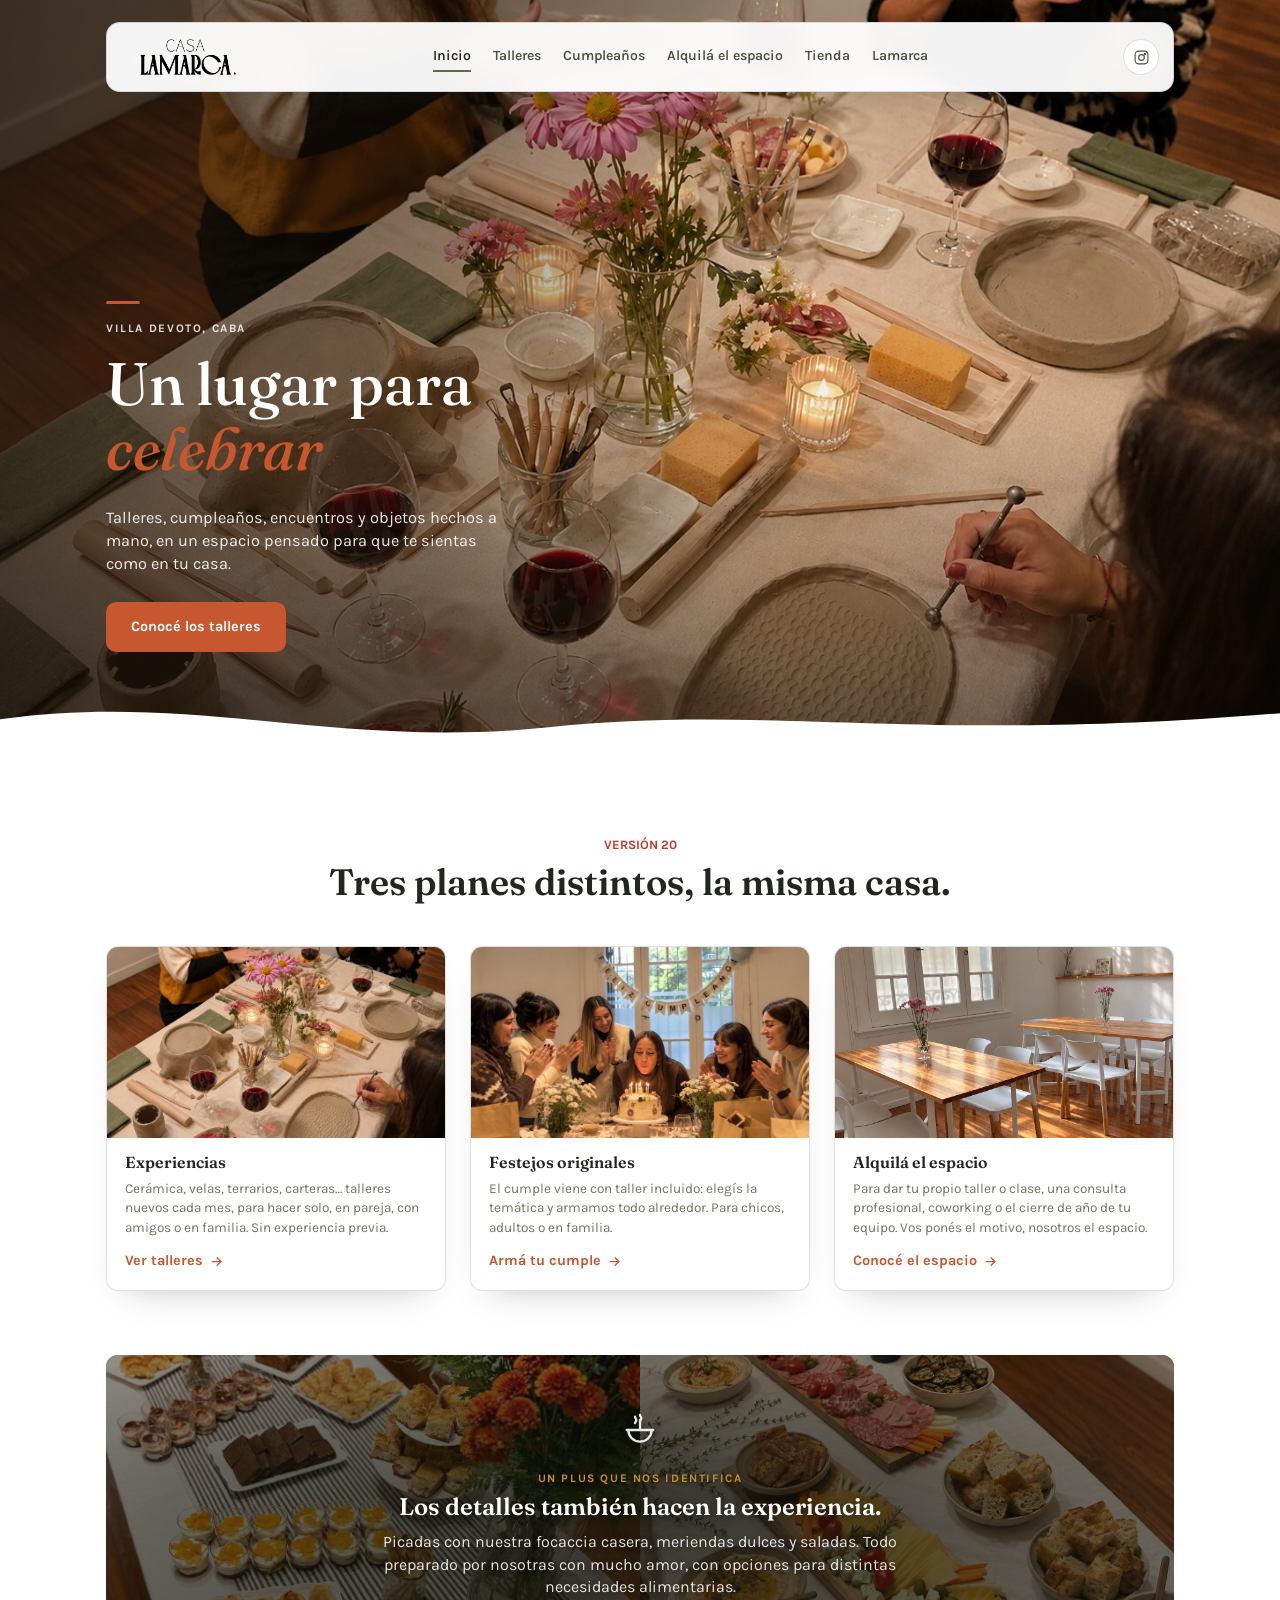
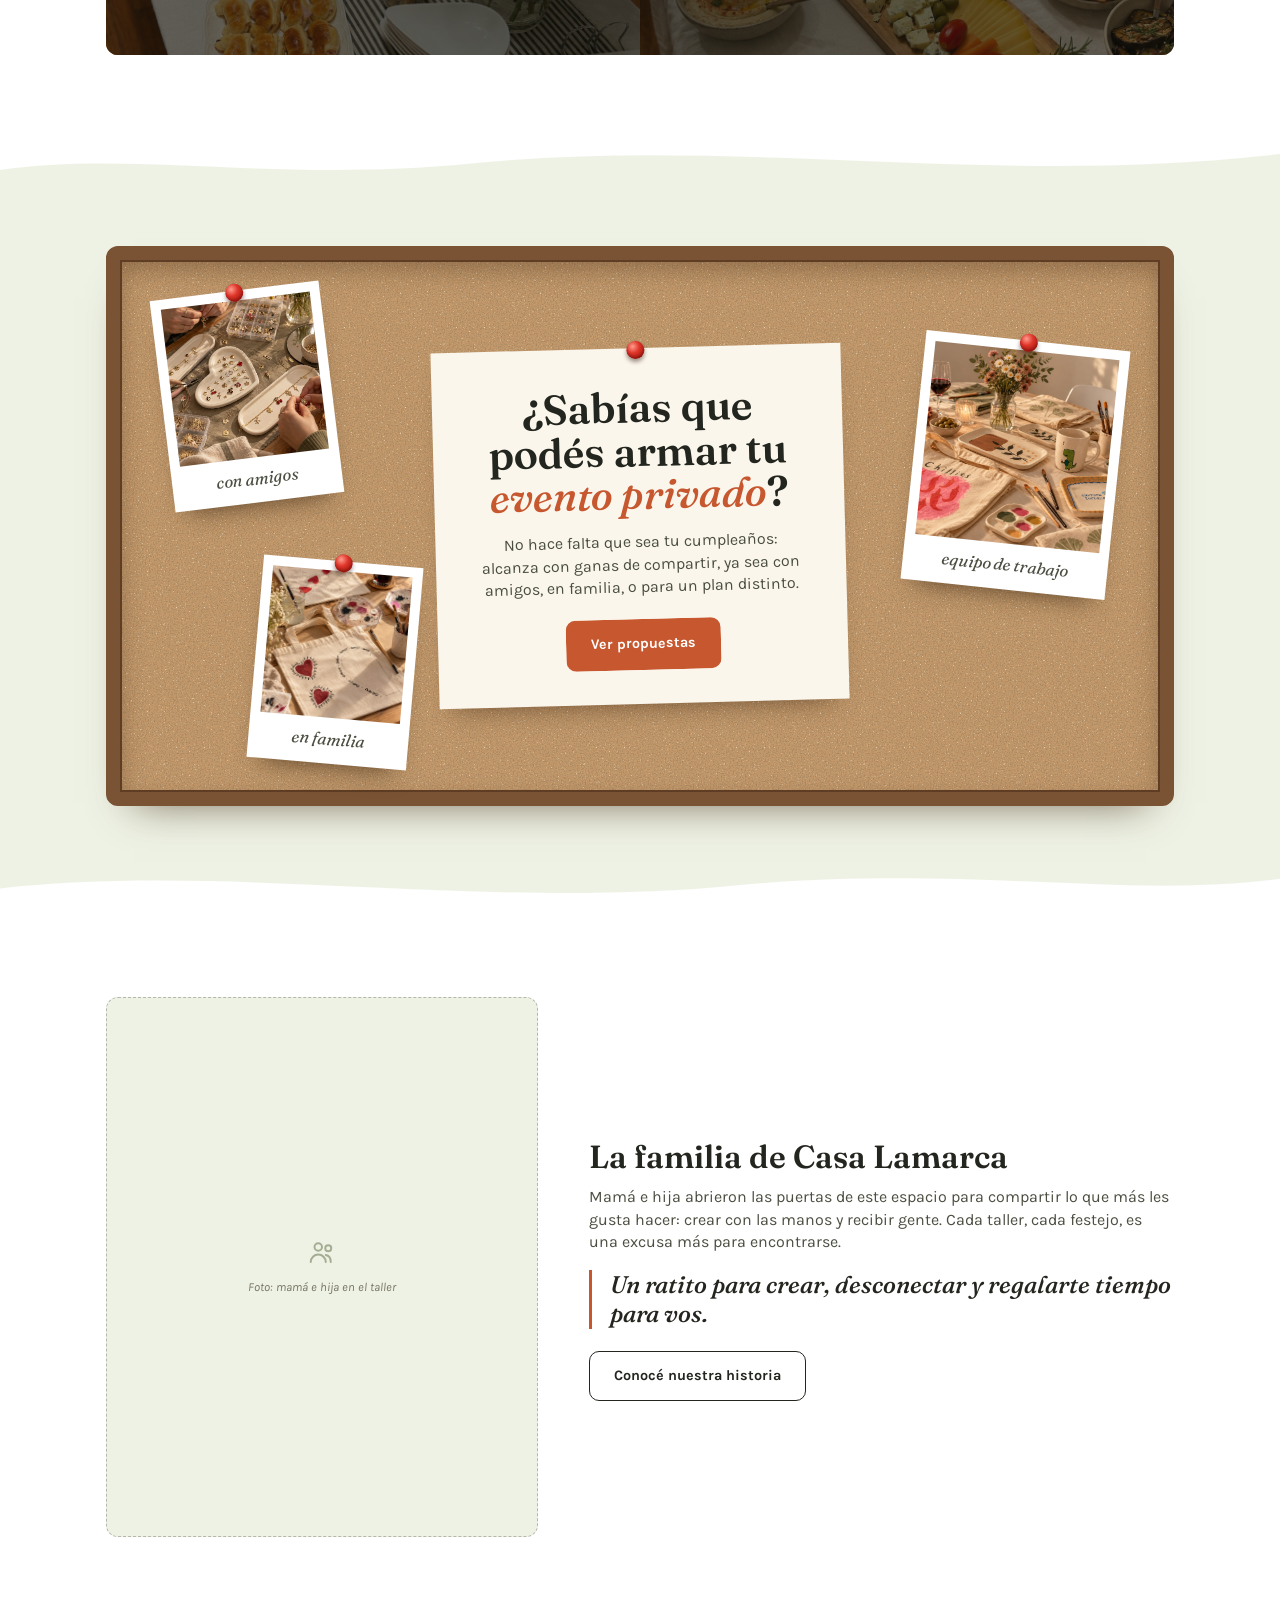
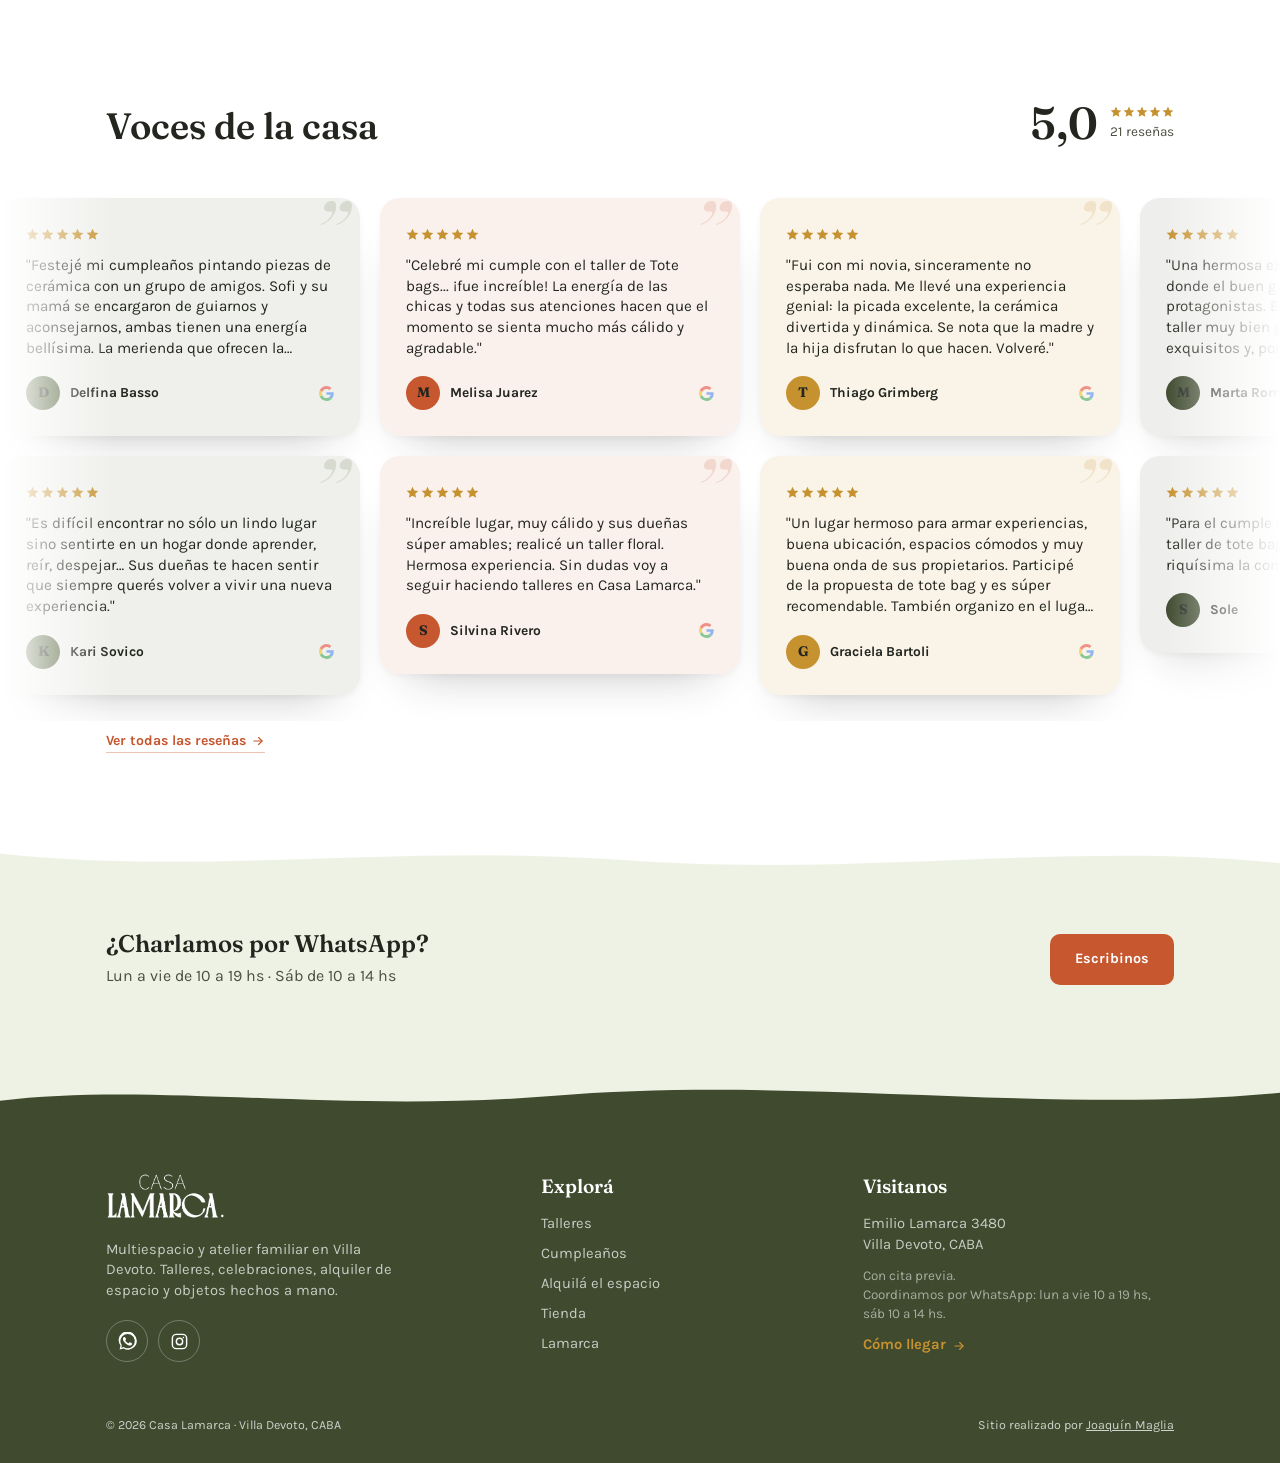
==== index.html @ 53250f50 "VERSIÓN 20: las animaciones de aparición arrancan apenas el elemento asoma" ====
<!doctype html>
<html lang="es">
<head>
<meta charset="UTF-8">
<title>Casa Lamarca</title>
<meta name="viewport" content="width=device-width, initial-scale=1">
<meta name="description" content="Casa Lamarca, multiespacio y atelier familiar en Villa Devoto: talleres, cumpleaños, alquiler de espacio y objetos hechos a mano.">
<link rel="preconnect" href="https://fonts.googleapis.com">
<link rel="preconnect" href="https://fonts.gstatic.com" crossorigin>
<link href="https://fonts.googleapis.com/css2?family=Fraunces:ital,opsz,wght@0,9..144,400;0,9..144,600;1,9..144,500&family=Karla:ital,wght@0,400;0,500;0,600;0,700;1,400&display=swap" rel="stylesheet">
<link rel="stylesheet" href="styles.css?v=20261116c">
</head>
<body>

<header class="site nav-float">
  <div class="wrap nav">
    <a href="index.html" class="wordmark"><img src="assets/logo.png" alt="Casa Lamarca" width="230" height="89"></a>
    <nav class="nav-links" id="navLinks">
      <a href="index.html" class="active">Inicio</a>
      <a href="talleres.html">Talleres</a>
      <a href="cumpleanos.html">Cumpleaños</a>
      <a href="espacio.html">Alquilá el espacio</a>
      <a href="tienda.html">Tienda</a>
      <a href="lamarca.html">Lamarca</a>
    </nav>
    <div class="nav-right">
      <a class="nav-ig" href="https://instagram.com/casalamarca_" target="_blank" rel="noopener" aria-label="Instagram de Casa Lamarca">
        <svg viewBox="0 0 24 24" fill="none" stroke-width="1.8"><rect x="3" y="3" width="18" height="18" rx="5"/><circle cx="12" cy="12" r="4"/><circle cx="17" cy="7" r="1"/></svg>
      </a>
    </div>
    <button class="nav-toggle" id="navToggle" aria-label="Abrir menú" aria-expanded="false"><span></span></button>
  </div>
</header>

<main>

  <section class="hero-wave">
    <div class="hero-wave-media">
      <img src="img/hero-home.jpg" alt="Manos trabajando cerámica en un taller de Casa Lamarca">
    </div>
    <div class="hero-wave-overlay"></div>

    <div class="hero-wave-content">
      <span class="accent"></span>
      <p class="eyebrow">Villa Devoto, CABA</p>
      <h1>
        <span>Un lugar para</span>
        <span class="rotate-line" id="heroRotate"></span>
      </h1>
      <p class="lede">Talleres, cumpleaños, encuentros y objetos hechos a mano<span class="m-ocultar">, en un espacio pensado para que te sientas como en tu casa</span>.</p>
      <div class="btns">
        <a class="btn btn-primary" href="talleres.html">Conocé los talleres</a>
      </div>
    </div>

    <svg class="hero-wave-edge" viewBox="0 0 1440 100" preserveAspectRatio="none" aria-hidden="true">
      <path d="M0,46 C 220,10 380,86 620,56 C 860,26 1040,78 1440,38 L1440,100 L0,100 Z"></path>
    </svg>
  </section>

  <section>
    <div class="wrap">
      <div class="section-head">
        <p id="versionPrueba" style="margin:0 0 8px; font-size:.8rem; font-weight:700; color:#C0392B;">VERSIÓN 20</p>
        <h2>Tres planes distintos, la misma casa.</h2>
      </div>
      <div class="grid grid-3 tres-planes">
        <a class="product reveal" style="--i:0; text-decoration:none; color:inherit;" href="talleres.html">
          <figure class="ph ph--16-9 ph--photo">
            <img src="img/tres-experiencia.jpg" alt="Taller en marcha en Casa Lamarca">
          </figure>
          <div class="product-body">
            <h3>Experiencias</h3>
            <p>Cerámica, velas, terrarios, carteras… talleres nuevos cada mes<span class="m-ocultar">, para hacer solo, en pareja, con amigos o en familia</span>. Sin experiencia previa.</p>
            <span class="plan-link">Ver talleres <svg viewBox="0 0 24 24" aria-hidden="true"><path d="M5 12h14"/><path d="M13 6l6 6-6 6"/></svg></span>
          </div>
          <span class="plan-chev" aria-hidden="true"><svg viewBox="0 0 24 24"><path d="M9 6l6 6-6 6"/></svg></span>
        </a>
        <a class="product reveal" style="--i:1; text-decoration:none; color:inherit;" href="cumpleanos.html">
          <figure class="ph ph--16-9 ph--photo">
            <img src="img/tres-festejos.jpg" alt="Mesa de cumpleaños temático en Casa Lamarca">
          </figure>
          <div class="product-body">
            <h3>Festejos originales</h3>
            <p>El cumple viene con taller incluido: elegís la temática y armamos todo alrededor.<span class="m-ocultar"> Para chicos, adultos o en familia.</span></p>
            <span class="plan-link">Armá tu cumple <svg viewBox="0 0 24 24" aria-hidden="true"><path d="M5 12h14"/><path d="M13 6l6 6-6 6"/></svg></span>
          </div>
          <span class="plan-chev" aria-hidden="true"><svg viewBox="0 0 24 24"><path d="M9 6l6 6-6 6"/></svg></span>
        </a>
        <a class="product reveal" style="--i:2; text-decoration:none; color:inherit;" href="espacio.html">
          <figure class="ph ph--16-9 ph--photo">
            <img src="img/primer-espacio.jpg" alt="El espacio de Casa Lamarca listo para alquilar">
          </figure>
          <div class="product-body">
            <h3>Alquilá el espacio</h3>
            <p><span class="m-ocultar">Para dar tu propio taller o clase, una consulta profesional, coworking o el cierre de año de tu equipo.</span><span class="m-solo">Para tu taller, una consulta o el cierre de año de tu equipo.</span><span class="m-ocultar"> Vos ponés el motivo, nosotros el espacio.</span></p>
            <span class="plan-link">Conocé el espacio <svg viewBox="0 0 24 24" aria-hidden="true"><path d="M5 12h14"/><path d="M13 6l6 6-6 6"/></svg></span>
          </div>
          <span class="plan-chev" aria-hidden="true"><svg viewBox="0 0 24 24"><path d="M9 6l6 6-6 6"/></svg></span>
        </a>
      </div>

      <div class="food-band reveal" style="margin-top:64px;">
        <div class="food-band-media">
          <div class="food-band-half"><img src="img/comida-merienda.jpg" alt="Merienda dulce y salada de un taller en Casa Lamarca"></div>
          <div class="food-band-half"><img src="img/comida-picada.jpg" alt="Picada con focaccia casera de Casa Lamarca"></div>
        </div>
        <div class="food-band-overlay"></div>
        <div class="food-band-content">
          <div class="food-band-icon">
            <svg viewBox="0 0 24 24" fill="none" stroke-width="1.4" stroke-linecap="round" stroke-linejoin="round"><path d="M4 12h16"/><path d="M5 12a7 7 0 0 0 14 0"/><path d="M12 12V6"/><path d="M9 4c0 1 .8 1 .8 2s-.8 1-.8 2"/><path d="M12 3c0 1 .8 1 .8 2s-.8 1-.8 2"/></svg>
          </div>
          <p class="eyebrow">Un plus que nos identifica</p>
          <h2>Los detalles también hacen la experiencia.</h2>
          <p>Picadas con nuestra focaccia casera, meriendas dulces y saladas. Todo preparado por nosotras<span class="m-ocultar"> con mucho amor</span>, con opciones para distintas necesidades alimentarias.</p>
        </div>
      </div>
    </div>
  </section>

  <!-- Zona verde con bordes ondulados arriba y abajo: corta la columna
       recta de la página (antes todo eran rectángulos del mismo ancho). -->
  <section class="zona-ola">
    <svg class="ola ola--top" viewBox="0 0 1440 80" preserveAspectRatio="none" aria-hidden="true"><path d="M0,0 L1440,0 L1440,30 C1110,72 830,8 530,42 C310,66 150,26 0,50 Z"/></svg>
    <div class="wrap">
      <!-- Llamado a eventos privados: pizarra de corcho. Cuando entra en
           pantalla (clase .reveal + script.js), primero se clava la nota
           con el texto y después van cayendo las fotos, cada una con su
           chinche roja. -->
      <div class="reveal corcho">
        <figure class="polaroid polaroid--1" style="--i:1; --r:-7deg;">
          <span class="pin" aria-hidden="true"></span>
          <img src="img/mazo-charms.jpg" alt="Amigas armando collares en el taller de charms" loading="lazy">
          <figcaption>con amigos</figcaption>
        </figure>
        <figure class="polaroid polaroid--2" style="--i:2; --r:5deg;">
          <span class="pin" aria-hidden="true"></span>
          <img src="img/mazo-totebags.jpg" alt="Tote bags pintadas a mano" loading="lazy">
          <figcaption>en familia</figcaption>
        </figure>
        <figure class="polaroid polaroid--3" style="--i:3; --r:6deg;">
          <span class="pin" aria-hidden="true"></span>
          <img src="img/mazo-arte.jpg" alt="Mesa con vino, picada y piezas para pintar" loading="lazy">
          <figcaption>equipo de trabajo</figcaption>
        </figure>
        <div class="corcho-nota" style="--i:0; --r:-1.5deg;">
          <span class="pin" aria-hidden="true"></span>
          <p class="evento-fotos-title">¿Sabías que podés armar tu <em>evento privado</em>?</p>
          <p class="evento-fotos-desc">No hace falta que sea tu cumpleaños: alcanza con ganas de compartir<span class="m-ocultar">, ya sea con amigos, en familia, o para un plan distinto</span>.</p>
          <a class="btn btn-primary" href="talleres.html#losTalleresQueHacemos">Ver propuestas</a>
        </div>
      </div>
    </div>
    <svg class="ola ola--bottom" viewBox="0 0 1440 80" preserveAspectRatio="none" aria-hidden="true"><path d="M0,80 L0,38 C260,6 540,66 830,34 C1090,8 1270,52 1440,26 L1440,80 Z"/></svg>
  </section>

  <section class="band">
    <div class="wrap about-grid reveal">
      <!-- Foto que se da vuelta: al pasar el mouse (o tocarla en el celu)
           gira y aparece "el jefe". Cuando tengan las fotos, en cada cara se
           cambia el placeholder por la foto: agregarle la clase ph--photo a
           la <figure> y poner adentro el <img> que está comentado. -->
      <div class="flip" tabindex="0" role="button" aria-pressed="false" aria-label="Dar vuelta la foto">
        <div class="flip-inner">
          <figure class="flip-cara ph ph--portrait">
            <!-- <img src="img/mama-hija.jpg" alt="Mar y Sofi, mamá e hija, en el taller"> -->
            <svg class="icon" viewBox="0 0 24 24"><circle cx="9" cy="8" r="3"/><circle cx="17" cy="9" r="2.4"/><path d="M3 20c0-3.3 2.7-6 6-6s6 2.7 6 6"/><path d="M15 14.4c2.5.4 4 2.4 4 5.6"/></svg>
            <figcaption><span>Foto: mamá e hija en el taller</span></figcaption>
          </figure>
          <figure class="flip-cara flip-dorso ph ph--portrait ph--photo">
            <img src="img/el-jefe.jpg" alt="El jefe de la casa, en pañales" loading="lazy" width="900" height="1200">
            <figcaption class="flip-etiqueta">Nuestro jefe en pañales</figcaption>
          </figure>
        </div>
      </div>
      <div>
        <h2 style="font-size:clamp(1.5rem, 1.2rem + 1vw, 2.1rem); margin-top:6px;">La familia de Casa Lamarca</h2>
        <p class="measure" style="margin-top:12px; color:var(--ink-soft);">Mamá e hija abrieron las puertas de este espacio para compartir lo que más les gusta hacer: crear con las manos y recibir gente.<span class="m-ocultar"> Cada taller, cada festejo, es una excusa más para encontrarse.</span></p>
        <blockquote class="pull">Un ratito para crear, desconectar y regalarte tiempo para vos.</blockquote>
        <div class="btns"><a class="btn btn-ghost" href="lamarca.html">Conocé nuestra historia</a></div>
      </div>
    </div>
  </section>

  <section>
    <div class="wrap">
      <div class="section-head voces-head">
        <h2>Voces de la casa</h2>
        <!-- el puntaje al lado del título -->
        <p class="voces-nota"><b>5,0</b><span><span class="voces-stars-sm"><svg viewBox="0 0 20 20"><path d="M10 1l2.6 5.9 6.4.6-4.8 4.3 1.4 6.3L10 14.9 4.4 18.1l1.4-6.3L1 7.4l6.4-.6z"/></svg><svg viewBox="0 0 20 20"><path d="M10 1l2.6 5.9 6.4.6-4.8 4.3 1.4 6.3L10 14.9 4.4 18.1l1.4-6.3L1 7.4l6.4-.6z"/></svg><svg viewBox="0 0 20 20"><path d="M10 1l2.6 5.9 6.4.6-4.8 4.3 1.4 6.3L10 14.9 4.4 18.1l1.4-6.3L1 7.4l6.4-.6z"/></svg><svg viewBox="0 0 20 20"><path d="M10 1l2.6 5.9 6.4.6-4.8 4.3 1.4 6.3L10 14.9 4.4 18.1l1.4-6.3L1 7.4l6.4-.6z"/></svg><svg viewBox="0 0 20 20"><path d="M10 1l2.6 5.9 6.4.6-4.8 4.3 1.4 6.3L10 14.9 4.4 18.1l1.4-6.3L1 7.4l6.4-.6z"/></svg></span>21 reseñas</span></p>
      </div>
      <!-- Reseñas reales de Google (todas de 5 estrellas), elegidas a mano.
           En PC se ven las primeras 4; en el celu, la cinta: arriba las 1-4
           y abajo las 5-8. Para cambiar una: reemplazar texto, nombre e inicial. -->
      <!-- Las reseñas: este bloque NO se muestra; script.js copia las
           tarjetas a "la cinta" (dos filas que corren solas). Para cambiar
           una reseña, se edita acá. -->
      <div class="voces-grid" hidden>
        <div class="voces-card reveal" style="--i:0; background: color-mix(in srgb, var(--sage) 10%, white);">
          <span class="voces-quote" style="color:var(--sage);">&rdquo;</span>
          <div class="voces-stars">
            <svg viewBox="0 0 20 20"><path d="M10 1l2.6 5.9 6.4.6-4.8 4.3 1.4 6.3L10 14.9 4.4 18.1l1.4-6.3L1 7.4l6.4-.6z"/></svg>
            <svg viewBox="0 0 20 20"><path d="M10 1l2.6 5.9 6.4.6-4.8 4.3 1.4 6.3L10 14.9 4.4 18.1l1.4-6.3L1 7.4l6.4-.6z"/></svg>
            <svg viewBox="0 0 20 20"><path d="M10 1l2.6 5.9 6.4.6-4.8 4.3 1.4 6.3L10 14.9 4.4 18.1l1.4-6.3L1 7.4l6.4-.6z"/></svg>
            <svg viewBox="0 0 20 20"><path d="M10 1l2.6 5.9 6.4.6-4.8 4.3 1.4 6.3L10 14.9 4.4 18.1l1.4-6.3L1 7.4l6.4-.6z"/></svg>
            <svg viewBox="0 0 20 20"><path d="M10 1l2.6 5.9 6.4.6-4.8 4.3 1.4 6.3L10 14.9 4.4 18.1l1.4-6.3L1 7.4l6.4-.6z"/></svg>
          </div>
          <p class="voces-txt">"Festejé mi cumpleaños pintando piezas de cerámica con un grupo de amigos. Sofi y su mamá se encargaron de guiarnos y aconsejarnos, ambas tienen una energía bellísima. La merienda que ofrecen la presentan muy linda y estaba todo riquísimo."</p>
          <div class="voces-foot">
            <div class="voces-who"><span class="voces-avatar" style="background:var(--sage);">D</span><span>Delfina Basso</span></div>
            <svg class="voces-gicon" viewBox="0 0 24 24"><path fill="#4285F4" d="M23.52 12.27c0-.85-.07-1.47-.22-2.12H12v3.85h6.6c-.13 1.1-.86 2.76-2.47 3.87l-.02.15 3.59 2.78.25.02c2.28-2.1 3.57-5.2 3.57-8.55z"/><path fill="#34A853" d="M12 24c3.24 0 5.95-1.07 7.93-2.91l-3.78-2.93c-1.01.7-2.37 1.19-4.15 1.19-3.18 0-5.88-2.1-6.84-5.02l-.14.01-3.73 2.89-.05.13C3.24 21.3 7.3 24 12 24z"/><path fill="#FBBC05" d="M5.16 14.33a7.2 7.2 0 01-.39-2.33c0-.81.14-1.6.38-2.33l-.01-.16-3.78-2.94-.12.06A11.98 11.98 0 000 12c0 1.93.47 3.76 1.24 5.37z"/><path fill="#EA4335" d="M12 4.75c2.26 0 3.78.98 4.65 1.8l3.4-3.32C17.94 1.19 15.24 0 12 0 7.3 0 3.24 2.7 1.24 6.63l3.9 3.04C6.12 6.85 8.82 4.75 12 4.75z"/></svg>
          </div>
        </div>
        <div class="voces-card reveal" style="--i:1; background: color-mix(in srgb, var(--coral) 9%, white);">
          <span class="voces-quote" style="color:var(--coral);">&rdquo;</span>
          <div class="voces-stars">
            <svg viewBox="0 0 20 20"><path d="M10 1l2.6 5.9 6.4.6-4.8 4.3 1.4 6.3L10 14.9 4.4 18.1l1.4-6.3L1 7.4l6.4-.6z"/></svg>
            <svg viewBox="0 0 20 20"><path d="M10 1l2.6 5.9 6.4.6-4.8 4.3 1.4 6.3L10 14.9 4.4 18.1l1.4-6.3L1 7.4l6.4-.6z"/></svg>
            <svg viewBox="0 0 20 20"><path d="M10 1l2.6 5.9 6.4.6-4.8 4.3 1.4 6.3L10 14.9 4.4 18.1l1.4-6.3L1 7.4l6.4-.6z"/></svg>
            <svg viewBox="0 0 20 20"><path d="M10 1l2.6 5.9 6.4.6-4.8 4.3 1.4 6.3L10 14.9 4.4 18.1l1.4-6.3L1 7.4l6.4-.6z"/></svg>
            <svg viewBox="0 0 20 20"><path d="M10 1l2.6 5.9 6.4.6-4.8 4.3 1.4 6.3L10 14.9 4.4 18.1l1.4-6.3L1 7.4l6.4-.6z"/></svg>
          </div>
          <p class="voces-txt">"Celebré mi cumple con el taller de Tote bags... ¡fue increíble! La energía de las chicas y todas sus atenciones hacen que el momento se sienta mucho más cálido y agradable."</p>
          <div class="voces-foot">
            <div class="voces-who"><span class="voces-avatar" style="background:var(--coral);">M</span><span>Melisa Juarez</span></div>
            <svg class="voces-gicon" viewBox="0 0 24 24"><path fill="#4285F4" d="M23.52 12.27c0-.85-.07-1.47-.22-2.12H12v3.85h6.6c-.13 1.1-.86 2.76-2.47 3.87l-.02.15 3.59 2.78.25.02c2.28-2.1 3.57-5.2 3.57-8.55z"/><path fill="#34A853" d="M12 24c3.24 0 5.95-1.07 7.93-2.91l-3.78-2.93c-1.01.7-2.37 1.19-4.15 1.19-3.18 0-5.88-2.1-6.84-5.02l-.14.01-3.73 2.89-.05.13C3.24 21.3 7.3 24 12 24z"/><path fill="#FBBC05" d="M5.16 14.33a7.2 7.2 0 01-.39-2.33c0-.81.14-1.6.38-2.33l-.01-.16-3.78-2.94-.12.06A11.98 11.98 0 000 12c0 1.93.47 3.76 1.24 5.37z"/><path fill="#EA4335" d="M12 4.75c2.26 0 3.78.98 4.65 1.8l3.4-3.32C17.94 1.19 15.24 0 12 0 7.3 0 3.24 2.7 1.24 6.63l3.9 3.04C6.12 6.85 8.82 4.75 12 4.75z"/></svg>
          </div>
        </div>
        <div class="voces-card reveal" style="--i:2; background: color-mix(in srgb, var(--ochre) 11%, white);">
          <span class="voces-quote" style="color:var(--ochre);">&rdquo;</span>
          <div class="voces-stars">
            <svg viewBox="0 0 20 20"><path d="M10 1l2.6 5.9 6.4.6-4.8 4.3 1.4 6.3L10 14.9 4.4 18.1l1.4-6.3L1 7.4l6.4-.6z"/></svg>
            <svg viewBox="0 0 20 20"><path d="M10 1l2.6 5.9 6.4.6-4.8 4.3 1.4 6.3L10 14.9 4.4 18.1l1.4-6.3L1 7.4l6.4-.6z"/></svg>
            <svg viewBox="0 0 20 20"><path d="M10 1l2.6 5.9 6.4.6-4.8 4.3 1.4 6.3L10 14.9 4.4 18.1l1.4-6.3L1 7.4l6.4-.6z"/></svg>
            <svg viewBox="0 0 20 20"><path d="M10 1l2.6 5.9 6.4.6-4.8 4.3 1.4 6.3L10 14.9 4.4 18.1l1.4-6.3L1 7.4l6.4-.6z"/></svg>
            <svg viewBox="0 0 20 20"><path d="M10 1l2.6 5.9 6.4.6-4.8 4.3 1.4 6.3L10 14.9 4.4 18.1l1.4-6.3L1 7.4l6.4-.6z"/></svg>
          </div>
          <p class="voces-txt">"Fui con mi novia, sinceramente no esperaba nada. Me llevé una experiencia genial: la picada excelente, la cerámica divertida y dinámica. Se nota que la madre y la hija disfrutan lo que hacen. Volveré."</p>
          <div class="voces-foot">
            <div class="voces-who"><span class="voces-avatar" style="background:var(--ochre);">T</span><span>Thiago Grimberg</span></div>
            <svg class="voces-gicon" viewBox="0 0 24 24"><path fill="#4285F4" d="M23.52 12.27c0-.85-.07-1.47-.22-2.12H12v3.85h6.6c-.13 1.1-.86 2.76-2.47 3.87l-.02.15 3.59 2.78.25.02c2.28-2.1 3.57-5.2 3.57-8.55z"/><path fill="#34A853" d="M12 24c3.24 0 5.95-1.07 7.93-2.91l-3.78-2.93c-1.01.7-2.37 1.19-4.15 1.19-3.18 0-5.88-2.1-6.84-5.02l-.14.01-3.73 2.89-.05.13C3.24 21.3 7.3 24 12 24z"/><path fill="#FBBC05" d="M5.16 14.33a7.2 7.2 0 01-.39-2.33c0-.81.14-1.6.38-2.33l-.01-.16-3.78-2.94-.12.06A11.98 11.98 0 000 12c0 1.93.47 3.76 1.24 5.37z"/><path fill="#EA4335" d="M12 4.75c2.26 0 3.78.98 4.65 1.8l3.4-3.32C17.94 1.19 15.24 0 12 0 7.3 0 3.24 2.7 1.24 6.63l3.9 3.04C6.12 6.85 8.82 4.75 12 4.75z"/></svg>
          </div>
        </div>
        <div class="voces-card reveal" style="--i:3; background: color-mix(in srgb, var(--sage-deep) 9%, white);">
          <span class="voces-quote" style="color:var(--sage-deep);">&rdquo;</span>
          <div class="voces-stars">
            <svg viewBox="0 0 20 20"><path d="M10 1l2.6 5.9 6.4.6-4.8 4.3 1.4 6.3L10 14.9 4.4 18.1l1.4-6.3L1 7.4l6.4-.6z"/></svg>
            <svg viewBox="0 0 20 20"><path d="M10 1l2.6 5.9 6.4.6-4.8 4.3 1.4 6.3L10 14.9 4.4 18.1l1.4-6.3L1 7.4l6.4-.6z"/></svg>
            <svg viewBox="0 0 20 20"><path d="M10 1l2.6 5.9 6.4.6-4.8 4.3 1.4 6.3L10 14.9 4.4 18.1l1.4-6.3L1 7.4l6.4-.6z"/></svg>
            <svg viewBox="0 0 20 20"><path d="M10 1l2.6 5.9 6.4.6-4.8 4.3 1.4 6.3L10 14.9 4.4 18.1l1.4-6.3L1 7.4l6.4-.6z"/></svg>
            <svg viewBox="0 0 20 20"><path d="M10 1l2.6 5.9 6.4.6-4.8 4.3 1.4 6.3L10 14.9 4.4 18.1l1.4-6.3L1 7.4l6.4-.6z"/></svg>
          </div>
          <p class="voces-txt">"Una hermosa experiencia, en un espacio donde el buen gusto y la delicadeza son protagonistas. El cuidado de cada detalle, el taller muy bien guiado, la picada y el vino exquisitos y, por sobre todo, la amorosidad de las anfitrionas."</p>
          <div class="voces-foot">
            <div class="voces-who"><span class="voces-avatar" style="background:var(--sage-deep);">M</span><span>Marta Romano</span></div>
            <svg class="voces-gicon" viewBox="0 0 24 24"><path fill="#4285F4" d="M23.52 12.27c0-.85-.07-1.47-.22-2.12H12v3.85h6.6c-.13 1.1-.86 2.76-2.47 3.87l-.02.15 3.59 2.78.25.02c2.28-2.1 3.57-5.2 3.57-8.55z"/><path fill="#34A853" d="M12 24c3.24 0 5.95-1.07 7.93-2.91l-3.78-2.93c-1.01.7-2.37 1.19-4.15 1.19-3.18 0-5.88-2.1-6.84-5.02l-.14.01-3.73 2.89-.05.13C3.24 21.3 7.3 24 12 24z"/><path fill="#FBBC05" d="M5.16 14.33a7.2 7.2 0 01-.39-2.33c0-.81.14-1.6.38-2.33l-.01-.16-3.78-2.94-.12.06A11.98 11.98 0 000 12c0 1.93.47 3.76 1.24 5.37z"/><path fill="#EA4335" d="M12 4.75c2.26 0 3.78.98 4.65 1.8l3.4-3.32C17.94 1.19 15.24 0 12 0 7.3 0 3.24 2.7 1.24 6.63l3.9 3.04C6.12 6.85 8.82 4.75 12 4.75z"/></svg>
          </div>
        </div>
        <div class="voces-card reveal" style="--i:0; background: color-mix(in srgb, var(--sage) 10%, white);">
          <span class="voces-quote" style="color:var(--sage);">&rdquo;</span>
          <div class="voces-stars">
            <svg viewBox="0 0 20 20"><path d="M10 1l2.6 5.9 6.4.6-4.8 4.3 1.4 6.3L10 14.9 4.4 18.1l1.4-6.3L1 7.4l6.4-.6z"/></svg>
            <svg viewBox="0 0 20 20"><path d="M10 1l2.6 5.9 6.4.6-4.8 4.3 1.4 6.3L10 14.9 4.4 18.1l1.4-6.3L1 7.4l6.4-.6z"/></svg>
            <svg viewBox="0 0 20 20"><path d="M10 1l2.6 5.9 6.4.6-4.8 4.3 1.4 6.3L10 14.9 4.4 18.1l1.4-6.3L1 7.4l6.4-.6z"/></svg>
            <svg viewBox="0 0 20 20"><path d="M10 1l2.6 5.9 6.4.6-4.8 4.3 1.4 6.3L10 14.9 4.4 18.1l1.4-6.3L1 7.4l6.4-.6z"/></svg>
            <svg viewBox="0 0 20 20"><path d="M10 1l2.6 5.9 6.4.6-4.8 4.3 1.4 6.3L10 14.9 4.4 18.1l1.4-6.3L1 7.4l6.4-.6z"/></svg>
          </div>
          <p class="voces-txt">"Es difícil encontrar no sólo un lindo lugar sino sentirte en un hogar donde aprender, reír, despejar… Sus dueñas te hacen sentir que siempre querés volver a vivir una nueva experiencia."</p>
          <div class="voces-foot">
            <div class="voces-who"><span class="voces-avatar" style="background:var(--sage);">K</span><span>Kari Sovico</span></div>
            <svg class="voces-gicon" viewBox="0 0 24 24"><path fill="#4285F4" d="M23.52 12.27c0-.85-.07-1.47-.22-2.12H12v3.85h6.6c-.13 1.1-.86 2.76-2.47 3.87l-.02.15 3.59 2.78.25.02c2.28-2.1 3.57-5.2 3.57-8.55z"/><path fill="#34A853" d="M12 24c3.24 0 5.95-1.07 7.93-2.91l-3.78-2.93c-1.01.7-2.37 1.19-4.15 1.19-3.18 0-5.88-2.1-6.84-5.02l-.14.01-3.73 2.89-.05.13C3.24 21.3 7.3 24 12 24z"/><path fill="#FBBC05" d="M5.16 14.33a7.2 7.2 0 01-.39-2.33c0-.81.14-1.6.38-2.33l-.01-.16-3.78-2.94-.12.06A11.98 11.98 0 000 12c0 1.93.47 3.76 1.24 5.37z"/><path fill="#EA4335" d="M12 4.75c2.26 0 3.78.98 4.65 1.8l3.4-3.32C17.94 1.19 15.24 0 12 0 7.3 0 3.24 2.7 1.24 6.63l3.9 3.04C6.12 6.85 8.82 4.75 12 4.75z"/></svg>
          </div>
        </div>
        <div class="voces-card reveal" style="--i:1; background: color-mix(in srgb, var(--coral) 9%, white);">
          <span class="voces-quote" style="color:var(--coral);">&rdquo;</span>
          <div class="voces-stars">
            <svg viewBox="0 0 20 20"><path d="M10 1l2.6 5.9 6.4.6-4.8 4.3 1.4 6.3L10 14.9 4.4 18.1l1.4-6.3L1 7.4l6.4-.6z"/></svg>
            <svg viewBox="0 0 20 20"><path d="M10 1l2.6 5.9 6.4.6-4.8 4.3 1.4 6.3L10 14.9 4.4 18.1l1.4-6.3L1 7.4l6.4-.6z"/></svg>
            <svg viewBox="0 0 20 20"><path d="M10 1l2.6 5.9 6.4.6-4.8 4.3 1.4 6.3L10 14.9 4.4 18.1l1.4-6.3L1 7.4l6.4-.6z"/></svg>
            <svg viewBox="0 0 20 20"><path d="M10 1l2.6 5.9 6.4.6-4.8 4.3 1.4 6.3L10 14.9 4.4 18.1l1.4-6.3L1 7.4l6.4-.6z"/></svg>
            <svg viewBox="0 0 20 20"><path d="M10 1l2.6 5.9 6.4.6-4.8 4.3 1.4 6.3L10 14.9 4.4 18.1l1.4-6.3L1 7.4l6.4-.6z"/></svg>
          </div>
          <p class="voces-txt">"Increíble lugar, muy cálido y sus dueñas súper amables; realicé un taller floral. Hermosa experiencia. Sin dudas voy a seguir haciendo talleres en Casa Lamarca."</p>
          <div class="voces-foot">
            <div class="voces-who"><span class="voces-avatar" style="background:var(--coral);">S</span><span>Silvina Rivero</span></div>
            <svg class="voces-gicon" viewBox="0 0 24 24"><path fill="#4285F4" d="M23.52 12.27c0-.85-.07-1.47-.22-2.12H12v3.85h6.6c-.13 1.1-.86 2.76-2.47 3.87l-.02.15 3.59 2.78.25.02c2.28-2.1 3.57-5.2 3.57-8.55z"/><path fill="#34A853" d="M12 24c3.24 0 5.95-1.07 7.93-2.91l-3.78-2.93c-1.01.7-2.37 1.19-4.15 1.19-3.18 0-5.88-2.1-6.84-5.02l-.14.01-3.73 2.89-.05.13C3.24 21.3 7.3 24 12 24z"/><path fill="#FBBC05" d="M5.16 14.33a7.2 7.2 0 01-.39-2.33c0-.81.14-1.6.38-2.33l-.01-.16-3.78-2.94-.12.06A11.98 11.98 0 000 12c0 1.93.47 3.76 1.24 5.37z"/><path fill="#EA4335" d="M12 4.75c2.26 0 3.78.98 4.65 1.8l3.4-3.32C17.94 1.19 15.24 0 12 0 7.3 0 3.24 2.7 1.24 6.63l3.9 3.04C6.12 6.85 8.82 4.75 12 4.75z"/></svg>
          </div>
        </div>
        <div class="voces-card reveal" style="--i:2; background: color-mix(in srgb, var(--ochre) 11%, white);">
          <span class="voces-quote" style="color:var(--ochre);">&rdquo;</span>
          <div class="voces-stars">
            <svg viewBox="0 0 20 20"><path d="M10 1l2.6 5.9 6.4.6-4.8 4.3 1.4 6.3L10 14.9 4.4 18.1l1.4-6.3L1 7.4l6.4-.6z"/></svg>
            <svg viewBox="0 0 20 20"><path d="M10 1l2.6 5.9 6.4.6-4.8 4.3 1.4 6.3L10 14.9 4.4 18.1l1.4-6.3L1 7.4l6.4-.6z"/></svg>
            <svg viewBox="0 0 20 20"><path d="M10 1l2.6 5.9 6.4.6-4.8 4.3 1.4 6.3L10 14.9 4.4 18.1l1.4-6.3L1 7.4l6.4-.6z"/></svg>
            <svg viewBox="0 0 20 20"><path d="M10 1l2.6 5.9 6.4.6-4.8 4.3 1.4 6.3L10 14.9 4.4 18.1l1.4-6.3L1 7.4l6.4-.6z"/></svg>
            <svg viewBox="0 0 20 20"><path d="M10 1l2.6 5.9 6.4.6-4.8 4.3 1.4 6.3L10 14.9 4.4 18.1l1.4-6.3L1 7.4l6.4-.6z"/></svg>
          </div>
          <p class="voces-txt">"Un lugar hermoso para armar experiencias, buena ubicación, espacios cómodos y muy buena onda de sus propietarios. Participé de la propuesta de tote bag y es súper recomendable. También organizo en el lugar catas de gin y otras propuestas, y todo resultó excelente."</p>
          <div class="voces-foot">
            <div class="voces-who"><span class="voces-avatar" style="background:var(--ochre);">G</span><span>Graciela Bartoli</span></div>
            <svg class="voces-gicon" viewBox="0 0 24 24"><path fill="#4285F4" d="M23.52 12.27c0-.85-.07-1.47-.22-2.12H12v3.85h6.6c-.13 1.1-.86 2.76-2.47 3.87l-.02.15 3.59 2.78.25.02c2.28-2.1 3.57-5.2 3.57-8.55z"/><path fill="#34A853" d="M12 24c3.24 0 5.95-1.07 7.93-2.91l-3.78-2.93c-1.01.7-2.37 1.19-4.15 1.19-3.18 0-5.88-2.1-6.84-5.02l-.14.01-3.73 2.89-.05.13C3.24 21.3 7.3 24 12 24z"/><path fill="#FBBC05" d="M5.16 14.33a7.2 7.2 0 01-.39-2.33c0-.81.14-1.6.38-2.33l-.01-.16-3.78-2.94-.12.06A11.98 11.98 0 000 12c0 1.93.47 3.76 1.24 5.37z"/><path fill="#EA4335" d="M12 4.75c2.26 0 3.78.98 4.65 1.8l3.4-3.32C17.94 1.19 15.24 0 12 0 7.3 0 3.24 2.7 1.24 6.63l3.9 3.04C6.12 6.85 8.82 4.75 12 4.75z"/></svg>
          </div>
        </div>
        <div class="voces-card reveal" style="--i:3; background: color-mix(in srgb, var(--sage-deep) 9%, white);">
          <span class="voces-quote" style="color:var(--sage-deep);">&rdquo;</span>
          <div class="voces-stars">
            <svg viewBox="0 0 20 20"><path d="M10 1l2.6 5.9 6.4.6-4.8 4.3 1.4 6.3L10 14.9 4.4 18.1l1.4-6.3L1 7.4l6.4-.6z"/></svg>
            <svg viewBox="0 0 20 20"><path d="M10 1l2.6 5.9 6.4.6-4.8 4.3 1.4 6.3L10 14.9 4.4 18.1l1.4-6.3L1 7.4l6.4-.6z"/></svg>
            <svg viewBox="0 0 20 20"><path d="M10 1l2.6 5.9 6.4.6-4.8 4.3 1.4 6.3L10 14.9 4.4 18.1l1.4-6.3L1 7.4l6.4-.6z"/></svg>
            <svg viewBox="0 0 20 20"><path d="M10 1l2.6 5.9 6.4.6-4.8 4.3 1.4 6.3L10 14.9 4.4 18.1l1.4-6.3L1 7.4l6.4-.6z"/></svg>
            <svg viewBox="0 0 20 20"><path d="M10 1l2.6 5.9 6.4.6-4.8 4.3 1.4 6.3L10 14.9 4.4 18.1l1.4-6.3L1 7.4l6.4-.6z"/></svg>
          </div>
          <p class="voces-txt">"Para el cumple de mi hija de 9 hicimos el taller de tote bags. Hermosa la atención, riquísima la comida. Excelente el lugar."</p>
          <div class="voces-foot">
            <div class="voces-who"><span class="voces-avatar" style="background:var(--sage-deep);">S</span><span>Sole</span></div>
            <svg class="voces-gicon" viewBox="0 0 24 24"><path fill="#4285F4" d="M23.52 12.27c0-.85-.07-1.47-.22-2.12H12v3.85h6.6c-.13 1.1-.86 2.76-2.47 3.87l-.02.15 3.59 2.78.25.02c2.28-2.1 3.57-5.2 3.57-8.55z"/><path fill="#34A853" d="M12 24c3.24 0 5.95-1.07 7.93-2.91l-3.78-2.93c-1.01.7-2.37 1.19-4.15 1.19-3.18 0-5.88-2.1-6.84-5.02l-.14.01-3.73 2.89-.05.13C3.24 21.3 7.3 24 12 24z"/><path fill="#FBBC05" d="M5.16 14.33a7.2 7.2 0 01-.39-2.33c0-.81.14-1.6.38-2.33l-.01-.16-3.78-2.94-.12.06A11.98 11.98 0 000 12c0 1.93.47 3.76 1.24 5.37z"/><path fill="#EA4335" d="M12 4.75c2.26 0 3.78.98 4.65 1.8l3.4-3.32C17.94 1.19 15.24 0 12 0 7.3 0 3.24 2.7 1.24 6.63l3.9 3.04C6.12 6.85 8.82 4.75 12 4.75z"/></svg>
          </div>
        </div>
      </div>

      <div class="voces-loose">
        <span class="voces-chip voces-chip--google">
          <span class="voces-stars-sm">
            <svg viewBox="0 0 20 20"><path d="M10 1l2.6 5.9 6.4.6-4.8 4.3 1.4 6.3L10 14.9 4.4 18.1l1.4-6.3L1 7.4l6.4-.6z"/></svg>
            <svg viewBox="0 0 20 20"><path d="M10 1l2.6 5.9 6.4.6-4.8 4.3 1.4 6.3L10 14.9 4.4 18.1l1.4-6.3L1 7.4l6.4-.6z"/></svg>
            <svg viewBox="0 0 20 20"><path d="M10 1l2.6 5.9 6.4.6-4.8 4.3 1.4 6.3L10 14.9 4.4 18.1l1.4-6.3L1 7.4l6.4-.6z"/></svg>
            <svg viewBox="0 0 20 20"><path d="M10 1l2.6 5.9 6.4.6-4.8 4.3 1.4 6.3L10 14.9 4.4 18.1l1.4-6.3L1 7.4l6.4-.6z"/></svg>
            <svg viewBox="0 0 20 20"><path d="M10 1l2.6 5.9 6.4.6-4.8 4.3 1.4 6.3L10 14.9 4.4 18.1l1.4-6.3L1 7.4l6.4-.6z"/></svg>
          </span>
          <b>5,0</b> en Google <span class="muted">(21 reseñas)</span>
        </span>
        <span class="voces-chip voces-chip--ig">
          <svg class="voces-ig-icon" viewBox="0 0 24 24" fill="none" stroke="#C6572F" stroke-width="1.8"><rect x="3" y="3" width="18" height="18" rx="5"/><circle cx="12" cy="12" r="4"/><circle cx="17" cy="7" r="1"/></svg>
          <b>+5.500</b> en Instagram
        </span>
        <a class="voces-link" href="https://www.google.com/maps/place/Casa+Lamarca/@-34.6005616,-58.5038879,17z/data=!4m8!3m7!1s0x95bcb76608b19eb1:0xeb7926d83cbdabca!8m2!3d-34.6005616!4d-58.5038879!9m1!1b1!16s%2Fg%2F11x0gfqh5w" target="_blank" rel="noopener">
          Ver todas las reseñas
          <svg viewBox="0 0 24 24"><path d="M5 12h14"/><path d="M13 6l6 6-6 6"/></svg>
        </a>
      </div>
    </div>
  </section>

  <section class="band zona-ola zona-ola--wa">
    <svg class="ola ola--top" viewBox="0 0 1440 80" preserveAspectRatio="none" aria-hidden="true"><path d="M0,0 L1440,0 L1440,44 C1200,16 980,62 700,40 C440,20 230,60 0,32 Z"/></svg>
    <div class="wrap reveal" style="display:flex; align-items:center; justify-content:space-between; gap:24px; flex-wrap:wrap;">
      <div>
        <h2 style="font-size:clamp(1.4rem,1.1rem+1vw,1.9rem);">¿Charlamos por WhatsApp?</h2>
        <p style="margin-top:8px; color:var(--ink-soft);">Lun a vie de 10 a 19 hs · Sáb de 10 a 14 hs</p>
      </div>
      <a class="btn btn-primary" href="lamarca.html#consulta">Escribinos</a>
    </div>
  </section>

</main>

<footer class="site footer-ola footer-ola--verde">
  <svg class="ola ola--top ola--footer" viewBox="0 0 1440 80" preserveAspectRatio="none" aria-hidden="true"><path d="M0,0 L1440,0 L1440,36 C1180,64 900,14 620,40 C380,62 170,22 0,46 Z"/></svg>
  <div class="wrap">
    <div class="footer-grid">
      <div class="footer-marca">
        <a href="index.html" class="footer-logo"><img src="assets/logo.png" alt="Casa Lamarca" width="230" height="89" loading="lazy"></a>
        <p>Multiespacio y atelier familiar en Villa Devoto. Talleres, celebraciones, alquiler de espacio y objetos hechos a mano.</p>
        <div class="footer-redes">
          <a class="footer-red" href="https://wa.me/5491123788557" target="_blank" rel="noopener" aria-label="WhatsApp de Casa Lamarca"><svg viewBox="0 0 24 24" aria-hidden="true"><path d="M20.5 3.5A11 11 0 0 0 3.2 17.1L2 22l5-1.3a11 11 0 0 0 13.5-17.2Zm-8.5 17a9 9 0 0 1-4.6-1.3l-.3-.2-3 .8.8-2.9-.2-.3a9 9 0 1 1 7.3 3.9Zm5-6.7c-.3-.1-1.6-.8-1.9-.9s-.4-.1-.6.1-.7.9-.9 1.1-.3.2-.6.1a7.4 7.4 0 0 1-3.7-3.2c-.3-.5.3-.5.8-1.6.1-.2 0-.4 0-.5l-.9-2.1c-.2-.6-.5-.5-.6-.5h-.6a1 1 0 0 0-.8.4 3.2 3.2 0 0 0-1 2.4 5.6 5.6 0 0 0 1.2 3 12.7 12.7 0 0 0 4.9 4.3c1.8.8 2.5.8 3.4.7a2.9 2.9 0 0 0 1.9-1.3 2.4 2.4 0 0 0 .2-1.3c-.1-.2-.3-.3-.6-.4Z" fill="currentColor"/></svg></a>
          <a class="footer-red" href="https://instagram.com/casalamarca_" target="_blank" rel="noopener" aria-label="Instagram de Casa Lamarca"><svg viewBox="0 0 24 24" fill="none" stroke="currentColor" stroke-width="1.8" aria-hidden="true"><rect x="3" y="3" width="18" height="18" rx="5"/><circle cx="12" cy="12" r="4"/><circle cx="17" cy="7" r="1" fill="currentColor" stroke="none"/></svg></a>
        </div>
      </div>
      <div>
        <h5>Explorá</h5>
        <div class="footer-links">
          <a href="talleres.html">Talleres</a>
          <a href="cumpleanos.html">Cumpleaños</a>
          <a href="espacio.html">Alquilá el espacio</a>
          <a href="tienda.html">Tienda</a>
          <a href="lamarca.html">Lamarca</a>
        </div>
      </div>
      <div>
        <h5>Visitanos</h5>
        <p>Emilio Lamarca 3480<br>Villa Devoto, CABA</p>
        <p class="footer-nota">Con cita previa.<br>Coordinamos por WhatsApp: lun a vie 10 a 19 hs, sáb 10 a 14 hs.</p>
        <a class="footer-mapa" href="https://www.google.com/maps/search/?api=1&amp;query=Emilio+Lamarca+3480,+Villa+Devoto,+CABA" target="_blank" rel="noopener">Cómo llegar <svg viewBox="0 0 24 24" aria-hidden="true"><path d="M5 12h14"/><path d="M13 6l6 6-6 6"/></svg></a>
      </div>
    </div>
    <div class="footer-bottom">
      <span>© 2026 Casa Lamarca · Villa Devoto, CABA</span>
      <span>Sitio realizado por <a href="https://www.linkedin.com/in/jmaglia/" target="_blank" rel="noopener">Joaquín Maglia</a></span>
    </div>
  </div>
</footer>

<script src="script.js?v=20261124a"></script>
</body>
</html>
---- styles.css ----
/* ===================================================================
   CASA LAMARCA — sitio institucional
   Paleta: blanco de fondo, verde seco (calma) + terracota cálida
   (calidez/acción) + mostaza (chispa/diversión). El isologo real ya
   se usa como imagen en el header (assets/logo.png). Tipografía de
   apoyo para el resto del sitio: Fraunces (display, variable — anda
   bien tanto en el H1 del hero como en un H3 de card chico) + Karla
   (texto).
=================================================================== */

:root{
  --bg: #FFFFFF;
  --surface: #FFFFFF;
  --surface-2: #EEF2E4;
  --ink: #23261F;
  --ink-soft: #4B4F41;
  --coral: #C6572F;
  --coral-deep: #A8451F;
  --ochre: #C6912F;
  --sage: #5C6B44;
  --sage-deep: #3F4A2F;
  --muted: #74725f;
  --line: rgba(35,38,31,0.14);
  --surface-shadow: 0 16px 34px -22px rgba(35,38,31,0.35);
  --radius: 12px;
  --maxw: 1180px;
  --wrap-pad: clamp(20px, 5vw, 56px);
  --measure: 62ch;
}
/* Identidad de marca fija: Casa Lamarca se ve igual siempre,
   sin adaptarse al modo oscuro del visitante. */

*,*::before,*::after{ box-sizing: border-box; }

body{
  margin:0;
  background: var(--bg);
  color: var(--ink);
  font-family: 'Karla', ui-sans-serif, system-ui, sans-serif;
  font-size: 1rem;
  line-height: 1.42;
  -webkit-font-smoothing: antialiased;
}
img{ max-width:100%; display:block; }
a{ color: inherit; }
h1,h2,h3{
  font-family: 'Fraunces', Georgia, 'Times New Roman', serif;
  font-weight: 600;
  line-height: 1.1;
  text-wrap: balance;
  margin: 0;
  letter-spacing: 0;
}
p{ margin:0; }
ul{ margin:0; padding:0; list-style:none; }
figure{ margin:0; }
button{ font-family: inherit; }

.measure{ max-width: var(--measure); }
#tallerDescripcion p{ margin:0 0 12px; }
#tallerDescripcion p:last-child{ margin-bottom:0; }
.wrap{
  max-width: var(--maxw);
  margin-inline: auto;
  padding-inline: var(--wrap-pad);
}
.eyebrow{
  font-size: 0.72rem;
  font-weight: 700;
  letter-spacing: 0.14em;
  text-transform: uppercase;
  color: var(--ochre);
}

/* ============ NAV ============ */
header.site{
  position: sticky; top:0; z-index: 50;
  background: color-mix(in srgb, var(--bg) 92%, transparent);
  backdrop-filter: blur(8px);
}
.nav{
  display:flex; align-items:center; justify-content: space-between;
  padding-block: 14px;
  gap: 16px;
}
.nav-right{
  display:flex; align-items:center; gap:14px; flex:none;
}
.wordmark{
  text-decoration:none;
  display:flex; align-items:center;
  color: var(--ink);
}
.wordmark img{
  height: 46px;
  width: auto;
  display:block;
}
.nav-links{
  display:flex; gap: clamp(12px, 1.8vw, 22px);
  font-size: 0.88rem;
  font-weight: 600;
}
.nav-links a{ text-decoration:none; color: var(--ink-soft); padding-block: 4px; border-bottom: 2px solid transparent; }
.nav-links a:hover{ color: var(--ink); }
.nav-links a.active{ color: var(--ink); border-color: var(--sage); }
.nav-cta{
  display:inline-flex; align-items:center; gap:8px;
  background: var(--coral); color: #fff;
  padding: 10px 18px; border-radius: 10px;
  font-size: 0.83rem; font-weight:700; text-decoration:none;
  white-space:nowrap;
}
.nav-cta:hover{ background: var(--coral-deep); }
.nav-ig{
  display:inline-flex; align-items:center; justify-content:center;
  width:36px; height:36px; border-radius:50%; flex:none;
  color: var(--ink-soft);
  background: var(--surface); border:1px solid var(--line);
}
.nav-ig svg{ width:17px; height:17px; stroke:currentColor; stroke-width:1.6; fill:none; }
.nav-ig:hover{ color: var(--coral); border-color: var(--coral); background: color-mix(in srgb, var(--coral) 10%, transparent); }
.nav-toggle{
  display:none; background:none; border:1px solid var(--line); border-radius:6px;
  width:38px; height:38px; align-items:center; justify-content:center; cursor:pointer;
}
.nav-toggle span, .nav-toggle span::before, .nav-toggle span::after{
  content:''; display:block; width:16px; height:2px; background: var(--ink); position:relative;
}
.nav-toggle span::before{ position:absolute; top:-5px; }
.nav-toggle span::after{ position:absolute; top:5px; }

@media (max-width: 860px){
  .nav-links{
    position:fixed; inset: 57px 0 auto 0; background: var(--bg);
    flex-direction: column; padding: 16px clamp(20px,5vw,56px) 22px;
    border-bottom: 1px solid var(--line);
    transform: translateY(-8px); opacity:0; pointer-events:none;
    transition: transform .2s ease, opacity .2s ease;
  }
  .nav-links.open{ transform: translateY(0); opacity:1; pointer-events:auto; }
  .nav-toggle{ display:flex; }
  .nav-cta{ display:none; }
}

/* ============ NAV FLOTANTE — por ahora solo en Inicio (clase .nav-float
   en el <header>). No pegado a los bordes: una píldora centrada con
   margen arriba y a los costados, que se achica y se esconde al bajar
   para no competir con el contenido. El resto de las páginas sigue con
   el header de borde a borde de siempre. ============ */
header.site.nav-float{
  position: fixed;
  inset: 0 0 auto 0;
  z-index: 70;
  background: none;
  backdrop-filter: none;
  border-bottom: none;
  padding-block: clamp(14px, 2.6vw, 22px) 0;
  padding-inline: var(--wrap-pad);
  transition: transform .45s cubic-bezier(.22,.61,.36,1);
}
header.site.nav-float .wrap.nav{
  max-width: calc(var(--maxw) - 2 * var(--wrap-pad));
  margin-inline: auto;
  padding: 15px 14px 15px 32px;
  border-radius: 14px;
  background: color-mix(in srgb, var(--bg) 95%, transparent);
  backdrop-filter: blur(10px);
  -webkit-backdrop-filter: blur(10px);
  border: 1px solid var(--line);
  box-shadow: var(--surface-shadow);
  transition: padding-block .3s ease, background .3s ease, box-shadow .3s ease;
}
header.site.nav-float .wordmark img{
  height: 38px;
  transition: height .3s ease;
}
header.site.nav-float.is-scrolled .wrap.nav{
  padding-block: 10px;
  background: color-mix(in srgb, var(--bg) 99%, transparent);
}
header.site.nav-float.is-hidden{ transform: translateY(-140%); }
/* En páginas internas, después del header viene .banner directo (no un
   hero oscuro de fondo completo como en Inicio) — como el header pasa a
   fixed, hay que correr el título para que la píldora no lo tape. */
header.site.nav-float + main .banner,
header.site.nav-float + main #tallerCuerpo{
  padding-top: clamp(118px, 15vw, 132px);
}
/* Talleres usa el hero oscuro (no .banner), con el texto anclado abajo
   del todo — para correrlo hay que agrandar el bloque, no agregarle
   padding-top (el contenido está en position:absolute desde abajo). */
header.site.nav-float + main .hero-full--page{
  min-height: clamp(300px, 34vw, 360px);
}
@media (max-width: 860px){
  header.site.nav-float + main .banner,
  header.site.nav-float + main #tallerCuerpo{ padding-top: clamp(108px, 24vw, 126px); }
  header.site.nav-float + main .hero-full--page{ min-height: clamp(380px, 90vw, 440px); }
  header.site.nav-float + main .hero-full--page .hero-full-content{ padding-bottom: 46px; }
  header.site.nav-float .wrap.nav{ padding-inline: 16px 12px; gap: 10px; }
  /* Instagram pegado al menú (antes quedaba en el medio por el
     space-between entre logo, Instagram y menú) */
  .nav-right{ margin-left:auto; gap: 10px; }
  .nav-ig{ width:38px; height:38px; }
  header.site.nav-float .nav-links{
    inset: 86px var(--wrap-pad) auto var(--wrap-pad);
    border-radius: 14px;
    border: 1px solid var(--line);
    box-shadow: var(--surface-shadow);
  }
}

/* ============ TALLERES — la agenda como encabezado ============
   Sin foto ni overlay (eso queda para la home): fondo salvia muy suave,
   H1 = "Próximos talleres" y las cards arrancan en la primera pantalla. */
.agenda{ background: var(--surface-2); }
header.site.nav-float + main .agenda{ padding-top: clamp(118px, 15vw, 140px); }
.agenda-head{
  display:flex; align-items:flex-end; justify-content:space-between;
  gap: 24px 40px; flex-wrap: wrap;
  margin-bottom: clamp(22px, 3vw, 32px);
}
.agenda-head h1{ font-size: clamp(2rem, 1.5rem + 2vw, 3rem); margin-top:8px; }
.agenda-head .lede{ margin-top:10px; color: var(--ink-soft); font-size: 1.05rem; }
@media (max-width: 860px){
  header.site.nav-float + main .agenda{ padding-top: clamp(104px, 24vw, 120px); }
}

/* Filtros por público (chips), a la derecha del título en desktop.
   En mobile bajan abajo del título y scrollean de costado en una sola
   fila en vez de partirse en dos. */
.agenda-filtros{
  display:flex; gap:8px; flex-wrap: wrap;
}
.chip{
  min-height: 44px; padding: 0 18px;
  border-radius: 999px; border: 1px solid var(--line);
  background: var(--surface); color: var(--ink);
  font-size: .92rem; font-weight: 600; cursor: pointer;
  transition: background .2s ease, color .2s ease, border-color .2s ease;
}
.chip:hover{ border-color: var(--sage); }
.chip.is-active{ background: var(--sage-deep); border-color: var(--sage-deep); color: #fff; }
.chip:focus-visible{ outline: 2px solid var(--coral); outline-offset: 2px; }
@media (max-width: 620px){
  .agenda-filtros{
    flex: 0 0 100%; min-width: 0;
    flex-wrap: nowrap; overflow-x: auto; scrollbar-width: none;
  }
  .agenda-filtros::-webkit-scrollbar{ display:none; }
  .chip{ flex: none; }
}

/* Banda de marca entre "Próximos talleres" y el carrusel. Mientras pasan
   las cards el JS de talleres.html le pone .is-pinned (fixed) para que
   quede quieta arriba del panel. */
.frase-band.is-pinned{ position: fixed; left: 0; right: 0; }
.frase-band{
  position: relative; z-index: 1;
  background: var(--sage-deep); color: #fff;
  text-align: center;
  padding-block: clamp(56px, 8vw, 92px);
}
/* ola abajo de la banda (va adentro, así acompaña a la banda cuando se pega) */
.frase-band{ padding-bottom: clamp(84px, 10vw, 128px); }
.frase-band .wrap{ display:flex; flex-direction:column; align-items:center; gap: 16px; }
.frase-band-icon{ width:40px; height:40px; stroke: var(--ochre); }
.frase-band-quote{
  font-family: 'Fraunces', Georgia, serif; font-style: italic; font-weight: 500;
  font-size: clamp(1.8rem, 1.2rem + 2.4vw, 2.8rem); line-height: 1.1;
  max-width: 22ch; text-wrap: balance;
}
.frase-band-text{ color: #E3E8D8; max-width: 56ch; font-size: 1.05rem; }

/* ============ CUMPLEAÑOS — hero ============
   Hero claro (sin overlay oscuro: eso es de la home) con collage de
   fotos reales: la principal, una en forma de arco con borde blanco y
   un sello circular. Entra con una animación suave. */
.cumple-hero{
  position:relative; overflow:hidden;
  background: var(--surface-2);
  padding-block: clamp(48px, 7vw, 80px) clamp(64px, 8vw, 96px);
}
header.site.nav-float + main .cumple-hero{ padding-top: clamp(124px, 15vw, 148px); }
.cumple-hero-grid{
  display:grid; grid-template-columns: 1.05fr .95fr;
  gap: clamp(36px, 5vw, 72px); align-items:center;
}
.cumple-hero-text h1{
  /* más chico y más liviano que el H1 de la home: el título grande y
     protagonista queda reservado para Inicio. */
  font-size: clamp(2.1rem, 1.5rem + 2vw, 3.1rem); font-weight: 500;
  line-height: 1.04; margin-top: 12px;
}
.cumple-hero-text h1 em{
  display:block; font-style: italic; font-weight: 500; color: var(--coral);
}
.cumple-hero-text .lede{
  margin-top: 18px; max-width: 48ch; color: var(--ink-soft); font-size: 1.08rem;
}
.cumple-hero-text .btns{ margin-top: 26px; }

/* bajada opcional del título del carrusel (Cumpleaños); en mobile se
   oculta porque el panel sticky es bajo. */
.mazo-head .mazo-sub{ margin-top:8px; color: var(--ink-soft); max-width: 52ch; margin-inline:auto; }
@media (max-width: 620px){ .mazo-head .mazo-sub{ display:none; } }

.cumple-hero-media{ position:relative; aspect-ratio: 5 / 4.4; }
.cumple-hero-main, .cumple-hero-side{ position:absolute; margin:0; overflow:hidden; box-shadow: 0 24px 48px -28px rgba(35,38,31,.55); }
.cumple-hero-main img, .cumple-hero-side img{ width:100%; height:100%; object-fit:cover; }
.cumple-hero-main{
  top:0; right:0; width:88%; aspect-ratio: 3 / 2.15;
  border-radius: 24px; transform: rotate(1.5deg);
}
.cumple-hero-side{
  left:0; bottom:0; width:38%; aspect-ratio: 3 / 4;
  border-radius: 999px 999px 18px 18px; border: 6px solid #fff;
  transform: rotate(-4deg);
}
.cumple-hero-side img{ object-position: 50% 60%; }
.cumple-hero-badge{
  position:absolute; right: 4%; bottom: 6%;
  width: clamp(104px, 11vw, 136px); aspect-ratio:1; border-radius:50%;
  display:grid; place-items:center; text-align:center; padding: 16px;
  background: var(--coral); color:#fff;
  font-family:'Fraunces', Georgia, serif; font-style:italic; font-weight:500;
  font-size: clamp(.82rem, .7rem + .3vw, .95rem); line-height:1.15;
  transform: rotate(9deg);
  box-shadow: 0 16px 30px -18px rgba(168,69,31,.8);
}

/* entrada: texto y fotos aparecen escalonados */
@keyframes cumple-in{ from{ opacity:0; translate: 0 18px; } to{ opacity:1; translate: 0 0; } }
.cumple-hero-text > *{ animation: cumple-in .7s cubic-bezier(.22,.61,.36,1) both; }
.cumple-hero-text > :nth-child(2){ animation-delay: .08s; }
.cumple-hero-text > :nth-child(3){ animation-delay: .16s; }
.cumple-hero-text > :nth-child(4){ animation-delay: .24s; }
.cumple-hero-text > :nth-child(5){ animation-delay: .32s; }
.cumple-hero-main{ animation: cumple-in .8s .15s cubic-bezier(.22,.61,.36,1) both; }
.cumple-hero-side{ animation: cumple-in .8s .35s cubic-bezier(.22,.61,.36,1) both; }
.cumple-hero-badge{ animation: cumple-in .8s .55s cubic-bezier(.22,.61,.36,1) both; }
@media (prefers-reduced-motion: reduce){
  .cumple-hero-text > *, .cumple-hero-main, .cumple-hero-side, .cumple-hero-badge{ animation:none; }
}

@media (max-width: 860px){
  header.site.nav-float + main .cumple-hero{ padding-top: clamp(108px, 24vw, 124px); }
  .cumple-hero-grid{ grid-template-columns: 1fr; }
  .cumple-hero-media{ width:100%; max-width: 520px; margin-inline:auto; }
}


/* ============ ALQUILÁ EL ESPACIO — ambientes ============
   3 ambientes de planta baja en fila + el del primer piso abajo, ancho
   y en verde oscuro, para que se lea como un espacio aparte. El hero
   reusa las clases .cumple-hero-* de Cumpleaños. */
.ambientes-grid{ display:grid; grid-template-columns: repeat(3, minmax(0,1fr)); gap: 22px; }
.ambiente{
  display:flex; flex-direction:column; overflow:hidden;
  background: var(--surface); border:1px solid var(--line); border-radius: 18px;
}
.ambiente-foto{ margin:0; aspect-ratio: 4 / 3; overflow:hidden; }
.ambiente-foto img{ width:100%; height:100%; object-fit:cover; transition: transform .6s ease; }
.ambiente:hover .ambiente-foto img{ transform: scale(1.04); }
.ambiente-foto--ph{
  display:grid; place-items:center;
  background: radial-gradient(circle at 30% 25%, color-mix(in srgb, var(--sage) 45%, var(--surface-2)) 0%, var(--surface-2) 70%);
}
.ambiente-foto--ph svg{ width:48px; height:48px; stroke: var(--sage); opacity:.7; }
.ambiente-body{ padding: 20px 22px 24px; display:flex; flex-direction:column; gap: 8px; }
.ambiente-piso{ font-size:.72rem; font-weight:700; letter-spacing:.14em; text-transform:uppercase; color: var(--ochre); }
.ambiente-body h3{ font-size: 1.25rem; }
.ambiente-body p{ color: var(--ink-soft); }
.ambiente-tags{ display:flex; flex-wrap:wrap; gap:8px; margin-top: 6px; }
.ambiente-tags li{ padding: 6px 12px; border-radius:999px; font-size:.84rem; font-weight:600; }

.ambiente--privado{
  grid-column: 1 / -1; flex-direction: row;
  background: var(--sage-deep); border-color: var(--sage-deep); color:#fff;
}
.ambiente--privado .ambiente-foto{ flex: 0 0 44%; aspect-ratio: auto; min-height: 320px; }
.ambiente--privado .ambiente-foto--ph{ background: radial-gradient(circle at 30% 25%, var(--sage) 0%, color-mix(in srgb, var(--sage-deep) 80%, #000) 85%); }
.ambiente--privado .ambiente-foto--ph svg{ stroke:#fff; opacity:.6; }
.ambiente--privado .ambiente-body{ justify-content:center; padding: clamp(28px, 4vw, 52px); gap: 12px; }
.ambiente--privado .ambiente-piso{ color: var(--ochre); }
.ambiente--privado .ambiente-body h3{ font-size: clamp(1.5rem, 1.2rem + 1vw, 2rem); }
.ambiente--privado .ambiente-body p{ color: #E3E8D8; max-width: 48ch; }
.ambiente--privado .ambiente-tags li{ background: rgba(255,255,255,.12); color:#fff; }
.ambiente--privado .btn{ align-self:flex-start; margin-top: 10px; }

@media (max-width: 980px){
  .ambientes-grid{ grid-template-columns: repeat(2, minmax(0,1fr)); }
}
@media (max-width: 720px){
  .ambientes-grid{ grid-template-columns: 1fr; }
  .ambiente--privado{ flex-direction: column; }
  .ambiente--privado .ambiente-foto{ flex:none; min-height:0; aspect-ratio: 4 / 3; }
}
.cumple-hero + .ambientes{ padding-top: clamp(56px, 7vw, 88px); }

/* ============ HOME — llamado a eventos privados: pizarra de corcho ============
   Corcho hecho con CSS (color + dos texturas de ruido en SVG) y marco de
   madera. Adentro, una nota de papel con el texto y tres polaroids, todo
   clavado con chinches rojas. Cuando la pizarra entra en pantalla
   (.reveal → .is-visible, ver script.js) cada elemento "cae" en orden
   (--i) hasta su inclinación final (--r) y después aparece la chinche. */
.corcho{
  position:relative; margin-top: 36px;
  min-height: 560px; display:grid; place-items:center;
  padding: 56px 24px;
  background-color: #C49A6C;
  background-image: url("data:image/svg+xml,%3Csvg xmlns='http://www.w3.org/2000/svg' width='140' height='140'%3E%3Cfilter id='s'%3E%3CfeTurbulence type='fractalNoise' baseFrequency='0.55' numOctaves='2' seed='9'/%3E%3CfeColorMatrix values='0 0 0 0 0.93  0 0 0 0 0.8  0 0 0 0 0.6  0 0 0 3.2 -2.15'/%3E%3C/filter%3E%3Crect width='100%25' height='100%25' filter='url(%23s)'/%3E%3C/svg%3E"), url("data:image/svg+xml,%3Csvg xmlns='http://www.w3.org/2000/svg' width='220' height='220'%3E%3Cfilter id='c'%3E%3CfeTurbulence type='fractalNoise' baseFrequency='0.75' numOctaves='3' seed='4'/%3E%3CfeColorMatrix values='0 0 0 0 0.32  0 0 0 0 0.2  0 0 0 0 0.1  0 0 0 1.6 -0.62'/%3E%3C/filter%3E%3Crect width='100%25' height='100%25' filter='url(%23c)'/%3E%3C/svg%3E");
  border: 14px solid #7A5234;
  border-radius: 12px;
  box-shadow:
    inset 0 0 0 2px #5E3D24,
    inset 0 10px 24px rgba(60,35,15,.35),
    0 24px 40px -28px rgba(60,35,15,.7);
}
/* la pizarra no hace el fade/subida del .reveal: lo animan sus hijos */
.corcho.reveal{ opacity:1; transform:none; }

/* chinche roja */
.pin{
  position:absolute; z-index:4; top: -7px; left: 50%;
  width: 18px; height: 18px; margin-left: -9px; border-radius: 50%;
  background: radial-gradient(circle at 35% 30%, #FF9C8C 0%, #E0362B 38%, #A3170F 80%);
  box-shadow: 0 3px 4px rgba(40,10,5,.45), inset 0 -2px 3px rgba(80,5,0,.35);
}

/* nota de papel con el texto */
.corcho-nota{
  position:relative; z-index:2; max-width: 410px; text-align:center;
  display:flex; flex-direction:column; align-items:center; gap: 14px;
  background: #FBF6EC; padding: 38px 40px 34px;
  box-shadow: 0 16px 26px -16px rgba(60,35,15,.6);
  transform: rotate(var(--r, 0deg));
}
.evento-fotos-title{
  margin:0; font-family:'Fraunces', Georgia, serif; font-weight:600;
  font-size: clamp(1.8rem, 1.2rem + 1.9vw, 2.6rem); line-height:1.05; text-wrap: balance;
}
.evento-fotos-title em{ font-style:italic; font-weight:500; color: var(--coral); }
.evento-fotos-desc{ margin:0; color: var(--ink-soft); font-size: 1rem; max-width: 40ch; }
.corcho-nota .btn{ margin-top: 6px; }

/* polaroids */
.polaroid{
  position:absolute; z-index:1; margin:0;
  background:#fff; padding: 10px 10px 0;
  box-shadow: 0 16px 24px -14px rgba(50,30,10,.65);
  transform: rotate(var(--r, 0deg));
}
.polaroid img{ display:block; width:100%; aspect-ratio: 1 / 1.05; object-fit:cover; }
.polaroid figcaption{
  padding: 10px 0 12px; text-align:center;
  font-family:'Fraunces', Georgia, serif; font-style:italic; font-size: 1.05rem; color: var(--ink-soft);
}
.polaroid--1{ left: 4%; top: 30px; width: 170px; }
.polaroid--2{ left: 13%; bottom: 28px; width: 160px; }
.polaroid--3{ right: 4%; top: 80px; width: 205px; }

/* animación: caen en orden y después se clava la chinche */
.corcho .polaroid, .corcho .corcho-nota{
  opacity:0;
  transform: translateY(-34px) rotate(calc(var(--r, 0deg) - 9deg)) scale(1.05);
  transition: opacity .45s ease, transform .7s cubic-bezier(.2,.9,.3,1.25);
  transition-delay: calc(var(--i, 0) * 260ms + 150ms);
}
.corcho.is-visible .polaroid, .corcho.is-visible .corcho-nota{
  opacity:1; transform: rotate(var(--r, 0deg));
}
.corcho .pin{
  opacity:0; transform: scale(2.2) translateY(-8px);
  transition: opacity .2s ease, transform .3s cubic-bezier(.3,1.6,.5,1);
  transition-delay: calc(var(--i, 0) * 260ms + 650ms);
}
.corcho.is-visible .pin{ opacity:1; transform:none; }
@media (prefers-reduced-motion: reduce){
  .corcho .polaroid, .corcho .corcho-nota, .corcho .pin{ transition:none; opacity:1; }
  .corcho .polaroid, .corcho .corcho-nota{ transform: rotate(var(--r, 0deg)); }
  .corcho .pin{ transform:none; }
}

@media (max-width: 1080px){
  .polaroid--1{ width: 140px; left: 2%; }
  .polaroid--2{ width: 130px; left: 8%; }
  .polaroid--3{ width: 160px; right: 2%; }
  .corcho-nota{ max-width: 340px; padding: 30px 24px 26px; }
}
@media (max-width: 860px){
  .corcho{ min-height:0; display:flex; flex-wrap:wrap; justify-content:center; align-items:flex-start;
           padding: 30px 12px 32px; border-width: 10px; }
  .polaroid{ position:relative; inset:auto; width: 30%; padding: 6px 6px 0; }
  .polaroid--1, .polaroid--2, .polaroid--3{ width: 30%; left:auto; right:auto; top:auto; bottom:auto; }
  .polaroid--2{ margin-inline: 2%; top: 12px; z-index:2; }
  .polaroid figcaption{ font-size: .7rem; padding: 6px 0 8px; white-space: nowrap; }
  .pin{ width: 14px; height: 14px; margin-left: -7px; top: -5px; }
  .corcho-nota{ flex: 0 0 100%; max-width:none; margin-top: 30px; padding: 30px 22px 26px; }
}

/* menos aire abajo: la pizarra ya cierra la sección */
/* ============ OLAS entre secciones (home) ============
   .zona-ola: sección con fondo verde claro y bordes ondulados. La ola
   de arriba se pinta del color de la sección anterior (blanco) y la de
   abajo del color de la siguiente, así el corte no es una línea recta.
   Cada ola tiene una curva distinta para que no se repita el dibujo. */
section.zona-ola{
  position:relative; background: var(--surface-2);
  padding-block: clamp(84px, 9vw, 128px);
}
.ola{
  position:absolute; left:0; width:100%; height: clamp(34px, 5vw, 72px);
  display:block; pointer-events:none;
}
.ola path{ fill: var(--bg); }
/* por encima de texturas (ej. el grano de Lamarca), si no la ola queda
   grisácea y se ve el borde recto de la sección */
.ola{ z-index:2; }
.ola--top{ top:-1px; }
.ola--bottom{ bottom:-1px; }
.zona-ola .corcho{ margin-top:0; }
/* la de WhatsApp: verde claro, con ola arriba; abajo la tapa la ola del footer */
section.zona-ola--wa{ padding-block: clamp(72px, 8vw, 104px) clamp(56px, 6vw, 80px); }
/* footer verde oscuro: su ola de arriba se pinta del verde claro de la
   sección de WhatsApp */
footer.site.footer-ola{ position:relative; padding-top: calc(44px + clamp(34px, 5vw, 72px)); }
/* la ola del footer toma el color de la sección de arriba: blanco por
   defecto, verde claro en la home (arriba está la franja de WhatsApp) */
.ola--footer path{ fill: var(--bg); }
.footer-ola--verde .ola--footer path{ fill: var(--surface-2); }
/* heros con fondo verde claro (Cumpleaños, Alquilá el espacio, agenda de
   Talleres): la ola de abajo se pinta del color de lo que sigue */
.cumple-hero, .agenda{ position:relative; }
.agenda{ padding-bottom: clamp(72px, 8vw, 104px); }
.ola--oscura path{ fill: var(--sage-deep); }

/* ============ FOTO QUE SE DA VUELTA (home, "La familia de Casa Lamarca") ============
   Giro 3D con un pequeño rebote al final. Hover en desktop; en touch y
   teclado lo maneja la clase .is-flipped (JS en index.html). */
.flip{ perspective: 1400px; cursor:pointer; outline:none; }
.flip-inner{
  position:relative; transform-style: preserve-3d;
  transition: transform .9s cubic-bezier(.3,1.35,.45,1);
}
.flip-cara{ margin:0; backface-visibility:hidden; -webkit-backface-visibility:hidden; }
/* doble clase: le gana al position:relative de .ph */
.flip-cara.flip-dorso{ position:absolute; inset:0; transform: rotateY(180deg); }
.flip.is-flipped .flip-inner{ transform: rotateY(180deg); }
@media (hover: hover){
  .flip:hover .flip-inner{ transform: rotateY(180deg); }
  .flip.is-flipped:hover .flip-inner{ transform: rotateY(0deg); }
}
.flip:focus-visible .flip-cara{ outline: 2px solid var(--coral); outline-offset: 4px; }
/* mientras gira, la foto "se levanta" un poco */
.flip-inner::after{ content:none; }
.flip:hover .flip-cara, .flip.is-flipped .flip-cara{ box-shadow: 0 30px 50px -30px rgba(35,38,31,.55); }
@media (prefers-reduced-motion: reduce){ .flip-inner{ transition: none; } }

/* ============ AJUSTES MOBILE (varias páginas) ============ */
/* link a WhatsApp dentro del menú hamburguesa (en desktop está el botón) */
.nav-links .nav-wa{ display:none; }
@media (max-width: 860px){
  .nav-links .nav-wa{ display:block; margin-top: 6px; color: var(--coral); font-weight:700; border-bottom:none; }
  /* fotos de mamá e hija (home y Lamarca): más bajas */
  .flip .ph--portrait{ aspect-ratio: 4 / 3; }
  /* la foto al lado de los formularios queda al final y no suma */
  .form-split-photo{ display:none; }
}
@media (max-width: 620px){
  /* carrusel de talleres: el panel ocupa la pantalla, con pétalos arriba y abajo */
  .mazo-sticky{ height: calc(100svh - 110px) !important; max-height: 760px; }
  /* tienda: 2 productos por fila */
  .grid-tienda{ grid-template-columns: repeat(2, minmax(0,1fr)) !important; gap: 12px; }
  .grid-tienda .product-body{ padding: 12px 12px 14px; gap:6px; }
  .grid-tienda .product-body h3{ font-size: .92rem; }
  .grid-tienda .product-body p{ font-size: .78rem; }
  .grid-tienda .price-row{ flex-direction: column; align-items: stretch; gap: 8px; }
  .grid-tienda .btn-sm{ text-align:center; }
  .grid-tienda .ph span{ display:none; }
}

/* ============ PAGE BANNER ============ */
.banner{
  padding-block: clamp(40px, 7vw, 68px) clamp(32px, 5vw, 48px);
}
.banner h1{ font-size: clamp(2rem, 1.5rem + 2vw, 3.1rem); margin-top:10px; }
.banner .lede{ margin-top:14px; color: var(--ink-soft); max-width: 56ch; font-size: 1.05rem; }
.banner.home{ padding-block: clamp(52px,8vw,92px) clamp(40px,6vw,64px); }
.banner.home h1{ font-size: clamp(2.3rem, 1.6rem + 2.6vw, 3.6rem); }

.hero-grid{
  display:grid; grid-template-columns: 1.05fr 0.95fr; gap: clamp(28px, 5vw, 56px);
  align-items:center;
}
@media (max-width: 860px){
  .hero-grid{ grid-template-columns: 1fr; }
  .hero-grid > .ph-wrap{ order:-1; }
}

/* ============ HOME HERO — foto de lado a lado, título encima ============ */
.hero-full{
  position: relative;
  overflow: hidden;
  min-height: clamp(520px, 66vw, 760px);
  background: var(--sage-deep);
  /* el contenido va con position:absolute (no flex) para que su columna
     .wrap se centre exactamente igual que el nav y el resto de secciones */
}
.hero-full-media{
  position:absolute; inset:0;
  display:flex; align-items:center; justify-content:center;
  background:
    radial-gradient(circle at 30% 25%, color-mix(in srgb, var(--sage) 55%, var(--sage-deep)) 0%, var(--sage-deep) 62%);
}
.hero-full-media svg{ width:72px; height:72px; stroke: color-mix(in srgb, var(--bg) 55%, transparent); opacity:.6; }
.hero-full-media img{
  width:100%; height:100%;
  object-fit: cover;
  display:block;
  filter: brightness(0.86) saturate(1.08) sepia(0.14);
}
.hero-full-overlay{
  position:absolute; inset:0;
  background: linear-gradient(180deg, rgba(32,20,10,0.38) 0%, rgba(26,17,9,0.5) 40%, rgba(18,12,6,0.88) 100%);
}
.hero-full-content{
  position:absolute; left:0; right:0; bottom:0; z-index:2;
  padding-block: 40px clamp(36px, 6vw, 64px);
  color: #fff;
  /* sigue siendo un .wrap normal (mismo límite/centrado de columna que el
     resto del sitio) — el h1/lede angostos lo corren hacia la izquierda
     dentro de esa misma columna, sin romper el borde compartido. */
}
.hero-full-content .eyebrow{ color: var(--ochre); }
.hero-full-content h1{
  color:#fff; margin-top:10px;
  font-size: clamp(2.1rem, 1.5rem + 2.4vw, 3.3rem);
  max-width: 15ch;
}
.hero-full-content .lede{
  margin-top:14px; max-width:50ch; font-size:1.05rem;
  color: rgba(255,255,255,0.88);
}
.hero-full-caption{
  position:absolute; z-index:2; right: clamp(20px,5vw,56px); bottom:14px;
  font-size:0.72rem; font-style:italic; color: rgba(255,255,255,0.65);
}

/* ============ PAGE HERO — misma estética que el de Inicio, pero mini:
   para páginas internas (Talleres, Cumpleaños, etc.), no para la home.
   Bastante más bajo que antes: no tiene que competir con el contenido
   real (agenda, listados) por la primera pantalla. ============ */
.hero-full--page{
  min-height: clamp(190px, 24vw, 250px);
}
.hero-full--page .hero-full-content{
  padding-block: 20px clamp(18px, 3vw, 28px);
}
.hero-full--page .hero-full-content h1{
  font-size: clamp(1.5rem, 1.2rem + 1.2vw, 2.1rem);
  max-width: 22ch;
}
.hero-full--page .hero-full-content .lede{
  font-size: 0.92rem;
}

/* ============ HOME HERO (v3) — foto a pantalla completa, título con
   una palabra que va rotando, y un borde ondulado (en vez de recto)
   para pasar a la siguiente sección sin que sea un corte seco. Clases
   propias (.hero-wave-*): no tocan las .hero-full-* que usan las
   páginas internas con .hero-full--page. ============ */
.hero-wave{
  position:relative;
  overflow:hidden;
  min-height: clamp(520px, 66vw, 760px);
}
.hero-wave-media{ position:absolute; inset:0; }
.hero-wave-media img{
  width:100%; height:100%; object-fit:cover; display:block;
  filter: brightness(.93) saturate(1.1) sepia(.07);
}
.hero-wave-overlay{
  position:absolute; inset:0;
  background:
    linear-gradient(100deg, rgba(20,14,8,.72) 0%, rgba(20,14,8,.4) 34%, transparent 58%),
    linear-gradient(0deg, rgba(14,9,5,.55) 0%, transparent 46%);
}
.hero-wave-content{
  position:absolute; left:0; right:0; bottom:0; z-index:2;
  padding: 0 var(--wrap-pad) clamp(78px, 9vw, 108px);
  max-width: var(--maxw);
  margin-inline:auto;
  color:#fff;
}
.hero-wave-content .accent{
  display:block; width:34px; height:3px; background:var(--coral);
  margin-bottom:16px; border-radius:2px;
}
.hero-wave .eyebrow{ color:#fff; opacity:.85; }
.hero-wave-content h1{
  color:#fff; font-weight:500;
  font-size: clamp(2.2rem, 1.5rem + 2.8vw, 3.9rem);
  line-height:1.06; max-width:15ch; margin:16px 0 20px;
  display:flex; flex-direction:column; gap:2px;
}
.hero-wave-content .rotate-line{
  position:relative; display:block;
  min-height: 1.15em;
  overflow:hidden;
}
.hero-wave-content .rotate-word{
  position:absolute; inset:0;
  font-style:italic; font-weight:500; color: var(--coral);
  opacity:0; transform: translateY(18px);
  transition: opacity .45s ease, transform .45s cubic-bezier(.22,1,.36,1);
}
.hero-wave-content .rotate-word.is-active{ opacity:1; transform: translateY(0); }
.hero-wave-content .rotate-word.is-leaving{ opacity:0; transform: translateY(-18px); }
.hero-wave-content .lede{
  color:#fff; opacity:.9; max-width:40ch; margin-bottom:26px; font-size:1.02rem;
}
.hero-wave-content .btn-ghost{ border-color:rgba(255,255,255,.55); color:#fff; }

.hero-wave-edge{
  position:absolute; left:0; right:0; bottom:-1px; z-index:3;
  width:100%; height:clamp(44px, 6vw, 84px);
  display:block;
}
.hero-wave-edge path{ fill: var(--bg); }

@media (max-width: 860px){
  .hero-wave{ min-height: clamp(560px, 128vw, 680px); }
  .hero-wave-content{ padding-bottom: clamp(64px,16vw,86px); }
  .hero-wave-content h1{ max-width:none; font-size: clamp(2rem, 1.3rem + 3.6vw, 2.7rem); }
}

.btn{
  display:inline-flex; align-items:center; gap:8px;
  padding: 14px 24px; border-radius: 10px;
  font-weight:700; font-size:0.9rem; text-decoration:none;
  border: 1.5px solid transparent;
  transition: transform .18s ease, box-shadow .18s ease;
}
.btn-primary:hover{ transform: translateY(-1px); box-shadow: 0 10px 20px -12px color-mix(in srgb, var(--coral) 60%, transparent); }
.btn-primary{ background: var(--coral); color: #fff; }
.btn-primary:hover{ background: var(--coral-deep); }
.btn-ghost{ border-color: var(--ink); color: var(--ink); }
.btn-ghost:hover{ background: var(--ink); color: var(--bg); }
.btns{ display:flex; flex-wrap:wrap; gap:12px; margin-top: 22px; }

/* ============ PLACEHOLDER PHOTO ============ */
.ph{
  position:relative;
  background: var(--surface-2);
  border: 1px dashed color-mix(in srgb, var(--ink) 28%, transparent);
  border-radius: var(--radius);
  display:flex; flex-direction:column; align-items:center; justify-content:center;
  gap:8px; text-align:center; padding: 16px;
  color: var(--muted);
}
.ph svg{ width:30px; height:30px; opacity:.5; flex:none; stroke: var(--sage); }
.ph span{ font-size: 0.76rem; font-style: italic; max-width: 22ch; line-height:1.26; }
.ph--16-9{ aspect-ratio: 16/9; }
.ph--square{ aspect-ratio: 1/1; }
.ph--portrait{ aspect-ratio: 4/5; }

/* .ph--photo: la misma caja (mismo aspect-ratio, mismo lugar en el
   layout) pero con una foto real adentro en vez del ícono + texto en
   cursiva. Se usa agregando esta clase al mismo <figure class="ph ...">
   y poniendo un <img> adentro — nada del layout de alrededor cambia. */
.ph--photo{
  border:none; background:none; padding:0; overflow:hidden; color:inherit;
}
.ph--photo img{
  width:100%; height:100%; object-fit:cover; display:block;
}
/* .ph--map: mismo truco que .ph--photo pero para un iframe de Google
   Maps en vez de una foto (lo usa el mapa de ubicación en Lamarca). */
.ph--photo iframe{
  width:100%; height:100%; border:0; display:block;
}

/* ============ SECTIONS ============ */
section{ padding-block: clamp(44px, 6vw, 76px); }
.band{ background: var(--bg); }
.section-head{
  max-width: 680px; margin: 0 auto clamp(30px, 3.6vw, 44px); text-align:center;
}
.section-head h2{ font-size: clamp(1.6rem, 1.25rem + 1.3vw, 2.3rem); margin-top:8px; }
.section-head p{ margin-top:12px; color: var(--ink-soft); }

/* ============ SCROLL REVEAL — utilidad reusable en todo el sitio ============
   Clase .reveal: el elemento arranca invisible y corrido un poco hacia
   abajo, y el JS (script.js) le agrega .is-visible apenas entra en
   pantalla. Para que varios elementos hermanos aparezcan en cadena en
   vez de todos juntos, se les pone un --i creciente (0, 1, 2…) inline. */
.reveal{
  opacity:0; transform: translateY(26px);
  transition: opacity .7s cubic-bezier(.16,.8,.3,1), transform .7s cubic-bezier(.16,.8,.3,1);
  transition-delay: calc(var(--i, 0) * 90ms);
}
.reveal.is-visible{ opacity:1; transform:none; }
@media (prefers-reduced-motion: reduce){
  .reveal{ transition:none !important; opacity:1 !important; transform:none !important; }
}

/* ============ ICONS ============ */
.icon{ width:26px; height:26px; stroke: var(--sage); fill:none; stroke-width:1.6; stroke-linecap:round; stroke-linejoin:round; }
.icon-circle{
  width:52px; height:52px; border-radius:50%;
  background: var(--surface); border:1px solid var(--line);
  display:flex; align-items:center; justify-content:center;
  flex: none;
}

/* ============ GRIDS / CARDS ============ */
.grid{ display:grid; gap: clamp(16px, 2vw, 24px); }
.grid-4{ grid-template-columns: repeat(4, 1fr); }
.grid-3{ grid-template-columns: repeat(3, 1fr); }
.grid-2{ grid-template-columns: repeat(2, 1fr); }
@media (max-width: 980px){ .grid-4{ grid-template-columns: repeat(2,1fr); } .grid-3{ grid-template-columns: repeat(2,1fr);} }
@media (max-width: 620px){ .grid-4, .grid-3, .grid-2{ grid-template-columns: 1fr; } }
.grid.is-collapsed .taller-extra{ display:none; }

/* pared de testimonios en mampostería (CSS columns): como los textos
   miden distinto, las cards quedan de alturas distintas solas, en vez
   de la grilla pareja de antes — nada de contenido nuevo, solo el flow. */
.testi-wall{ column-gap: clamp(16px, 2vw, 24px); margin-top: clamp(16px, 2vw, 24px); }
.testi-wall .testi{
  break-inside: avoid; -webkit-column-break-inside: avoid; page-break-inside: avoid;
  margin-bottom: clamp(16px, 2vw, 24px);
}
@media (min-width: 640px){ .testi-wall{ column-count:2; } }
@media (min-width: 980px){ .testi-wall{ column-count:4; } }

/* .testi no tenía estilos propios en ningún lado — las cards de
   "Voces de la casa" en index/cumpleaños/contacto se veían como texto
   plano. Le doy una tarjeta simple, consistente con .card. */
.testi{
  background: var(--surface); border:1px solid var(--line); border-radius: var(--radius);
  box-shadow: var(--surface-shadow);
  padding: 22px 20px; display:flex; flex-direction:column; gap:10px;
}
.testi .stars{ color: var(--ochre); font-size:0.9rem; letter-spacing:2px; }
.testi p{ color: var(--ink); font-size:0.92rem; line-height:1.36; }
.testi footer{ margin-top:4px; font-size:0.82rem; font-weight:700; color: var(--ink-soft); }

.card{
  background: var(--surface); border:1px solid var(--line); border-radius: var(--radius);
  box-shadow: var(--surface-shadow);
  padding: 22px; display:flex; flex-direction:column; gap:10px; height:100%;
}
.card h3{ font-size:1.1rem; }
.card p{ color: var(--ink-soft); font-size:0.92rem; }

.feature-list{ display:flex; flex-direction:column; gap:18px; margin-top:20px; }
.feature-item{ display:flex; flex-direction:column; gap:8px; }
.feature-item-head{ display:flex; align-items:center; gap:14px; }
.feature-item p{ color: var(--ink-soft); font-size:0.94rem; margin-left: 66px; }
.feature-item h4{ font-family:'Karla',sans-serif; font-weight:700; font-size:0.98rem; margin:0; }
@media (max-width: 480px){ .feature-item p{ margin-left:0; } }

/* ============ PRODUCTS ============ */
.product{
  background: var(--surface); border:1px solid var(--line); border-radius: var(--radius);
  box-shadow: var(--surface-shadow);
  overflow:hidden; display:flex; flex-direction:column;
  transition: transform .22s ease, box-shadow .22s ease;
}
.product:hover{ transform: translateY(-3px); box-shadow: 0 22px 38px -24px rgba(35,38,31,0.38); }
.product .ph{ border-radius:0; border-width:0 0 1px; background: radial-gradient(circle at 30% 25%, color-mix(in srgb, var(--sage) 65%, var(--surface-2)) 0%, var(--surface-2) 75%); }
.product .ph svg{ width:34px; height:34px; opacity:.6; }
.product-body{ padding: 16px 18px 18px; display:flex; flex-direction:column; gap:8px; flex:1; }
.product-body h3{ font-size:1rem; }
.product-body p{ font-size:0.85rem; color:var(--muted); flex:1; }
.price-row{ display:flex; align-items:center; justify-content:space-between; margin-top:4px; gap:10px; }
.price{ font-family:'Karla', sans-serif; font-size:1.05rem; font-weight:700; font-variant-numeric: tabular-nums; color: var(--coral); }
.btn-sm{
  display:inline-flex; align-items:center; gap:6px;
  padding: 7px 13px; border-radius:3px; background: var(--surface-2);
  color: var(--ink); font-size:0.76rem; font-weight:700; text-decoration:none;
  border:1px solid var(--line);
  white-space:nowrap;
}
.btn-sm:hover{ background: var(--coral); color: #fff; border-color: var(--coral); }

/* ============ FOOD BAND (comida casera, home) ============ */
.food-band{
  position:relative; overflow:hidden; border-radius:var(--radius);
  min-height: clamp(240px, 24vw, 300px);
  display:flex; align-items:center; justify-content:center;
}
.food-band-media{
  position:absolute; inset:0; display:flex;
  background: var(--sage-deep);
}
.food-band-half{ position:relative; flex:1 1 50%; overflow:hidden; }
.food-band-half img{
  position:absolute; inset:0; width:100%; height:100%; object-fit:cover; display:block;
}
.food-band-overlay{
  position:absolute; inset:0;
  background:
    radial-gradient(ellipse 70% 85% at 50% 50%, rgba(13,15,9,0.72) 0%, rgba(13,15,9,0.42) 60%, rgba(13,15,9,0.22) 100%),
    linear-gradient(180deg, rgba(13,15,9,0.2) 0%, rgba(13,15,9,0.48) 100%);
}
.food-band-content{
  position:relative; z-index:2; padding: 32px 32px; text-align:center; color:#fff; max-width:600px;
  display:flex; flex-direction:column; align-items:center;
}
.food-band-icon{ width:40px; height:40px; opacity:.9; margin-bottom:10px; }
.food-band-icon svg{ width:100%; height:100%; stroke:#fff; filter: drop-shadow(0 1px 3px rgba(0,0,0,0.5)); }
.food-band-content .eyebrow{ color: var(--ochre); text-shadow: 0 1px 4px rgba(0,0,0,0.55); }
.food-band-content h2{ text-shadow: 0 2px 10px rgba(0,0,0,0.45); }
.food-band-content p{ text-shadow: 0 1px 6px rgba(0,0,0,0.4); }
.food-band-content h2{ color:#fff; margin-top:8px; }
.food-band-content p{ margin-top:10px; color: rgba(255,255,255,0.88); }
.food-band-caption{
  position:absolute; z-index:2; right:16px; bottom:10px;
  font-size:0.7rem; font-style:italic; color: rgba(255,255,255,0.65);
}

/* ============ COMO TRABAJAMOS — bento con foto duotono (Lamarca) ============
   Reemplaza las cards con ícono en círculo por dos filas grandes tipo
   "tile": foto con tratamiento duotono (sage/coral) + numeral fantasma
   gigante de un lado, copy del otro, alternando. Fondo de sección con
   textura de grano sutil para despegarla del blanco. ============ */
.how-band{
  position:relative; overflow:hidden;
  background: var(--surface-2);
}
.how-band .grain{
  position:absolute; inset:0; opacity:.45; mix-blend-mode:multiply; pointer-events:none;
  background-image:url("data:image/svg+xml,%3Csvg xmlns='http://www.w3.org/2000/svg' width='120' height='120'%3E%3Cfilter id='n'%3E%3CfeTurbulence type='fractalNoise' baseFrequency='0.9' numOctaves='2' stitchTiles='stitch'/%3E%3C/filter%3E%3Crect width='100%25' height='100%25' filter='url(%23n)' opacity='0.35'/%3E%3C/svg%3E");
}
.how-band .wrap{ position:relative; z-index:1; }
.how-head h2{ font-size: clamp(2rem, 1.4rem + 2vw, 2.8rem); }

.how-tiles{ display:flex; flex-direction:column; gap:22px; margin-top:8px; }
.how-tile{
  display:grid; grid-template-columns: 0.95fr 1.05fr; align-items:stretch;
  background: var(--surface); border-radius:26px; border:1px solid var(--line);
  box-shadow: 0 30px 50px -34px rgba(35,38,31,0.35), 0 2px 6px rgba(35,38,31,0.05);
  overflow:hidden;
}
.how-tile--rev{ grid-template-columns: 1.05fr 0.95fr; }
.how-tile--rev .how-media{ order:2; }
.how-tile--rev .how-copy{ order:1; }

.how-media{ position:relative; min-height:300px; overflow:hidden; }
.how-media-duo{
  position:absolute; inset:0; mix-blend-mode:color;
  background: radial-gradient(circle at 35% 30%, rgba(255,255,255,0.5) 0%, rgba(0,0,0,0.25) 75%);
}
.how-grain{
  position:absolute; inset:0; opacity:.22; mix-blend-mode:overlay; pointer-events:none;
  background-image:url("data:image/svg+xml,%3Csvg xmlns='http://www.w3.org/2000/svg' width='120' height='120'%3E%3Cfilter id='n'%3E%3CfeTurbulence type='fractalNoise' baseFrequency='0.85' numOctaves='2' stitchTiles='stitch'/%3E%3C/filter%3E%3Crect width='100%25' height='100%25' filter='url(%23n)' opacity='0.5'/%3E%3C/svg%3E");
}
.how-ghost-num{
  position:absolute; z-index:2; bottom:-22px; left:14px; user-select:none;
  font-family:'Fraunces', Georgia, serif; font-weight:600; font-style:italic;
  font-size:7rem; line-height:1; letter-spacing:-0.04em;
  color: rgba(255,255,255,0.92); mix-blend-mode:overlay;
}

.how-copy{ padding: clamp(26px,3vw,38px) clamp(24px,3vw,40px); display:flex; flex-direction:column; justify-content:center; }
.how-copy h3{ font-size:1.6rem; letter-spacing:-0.01em; }
.how-copy p{ margin-top:12px; color: var(--ink-soft); font-size:0.96rem; line-height:1.38; max-width:40ch; }
.how-link{
  margin-top:18px; display:inline-flex; align-items:center; gap:7px;
  font-size:0.84rem; font-weight:700; color: var(--ink); text-decoration:none; width:fit-content;
}
.how-link svg{ width:15px; height:15px; stroke:currentColor; fill:none; stroke-width:1.8; stroke-linecap:round; stroke-linejoin:round; }
.how-link:hover{ color: var(--coral); }

@media (max-width: 700px){
  .how-tile, .how-tile--rev{ grid-template-columns:1fr; }
  .how-tile--rev .how-media{ order:1; }
  .how-tile--rev .how-copy{ order:2; }
  .how-media{ min-height:220px; }
  .how-ghost-num{ font-size:5.2rem; }
}

/* ============ CARD TALLER (Próximos talleres) ============
   Foto de fondo con degradé oscuro y texto blanco superpuesto.
   Sin ícono de categoría; "Sin cupo" queda como pill arriba a la
   derecha sobre la foto. Fecha+hora van juntas arriba, el título
   en el medio, precio y descuento (si hay) comparten la última línea. */
.card-taller{
  position:relative; display:block; aspect-ratio: 4/3;
  border-radius: var(--radius); overflow:hidden;
  background: var(--surface-2); border:1px solid var(--line);
  text-decoration:none;
}
.card-taller--agotado{ opacity:.8; }
.card-taller-ph{
  position:absolute; inset:0;
  display:flex; align-items:center; justify-content:center;
}
.card-taller-ph svg{ width:40px; height:40px; opacity:.4; stroke: var(--sage); }
.card-taller-ph img{ position:absolute; inset:0; width:100%; height:100%; object-fit:cover; display:block; }
.card-taller-scrim{
  position:absolute; inset:0;
  background: linear-gradient(to top, rgba(35,38,31,0.82) 0%, rgba(35,38,31,0.32) 45%, rgba(35,38,31,0) 68%);
}
.card-taller-badge{
  position:absolute; top:14px; right:14px; padding:4px 10px; border-radius:20px;
  background: var(--coral); color:#fff; font-size:0.66rem; font-weight:700;
  text-transform:uppercase; letter-spacing:0.04em;
}
.card-taller-info{
  position:absolute; left:0; right:0; bottom:0; padding:16px 18px;
  display:flex; flex-direction:column; gap:4px;
}
.card-taller-info .eyebrow{ color:#fff; opacity:.9; }
.card-taller-info h3{ color:#fff; font-size:1.05rem; margin:0; }
.card-taller-meta{
  display:flex; align-items:baseline; gap:10px;
  margin:0; font-size:0.78rem; color:#fff; opacity:.85;
}
.card-taller-promo{ font-weight:700; color:#E3C878; opacity:1; }

.notice{
  margin-top:16px; font-style:italic; color:var(--muted); font-size:0.85rem;
}

/* ============ TESTIMONIALS — reseñas reales de Google (Lamarca) ============ */
.voces-grid{ display:grid; grid-template-columns:repeat(2,1fr); gap:24px; margin-top:8px; }
.voces-card{
  position:relative; overflow:hidden; border-radius:20px; padding:30px 26px 26px;
  box-shadow:0 26px 44px -30px rgba(35,38,31,0.32), 0 2px 6px rgba(35,38,31,0.04);
  display:flex; flex-direction:column; gap:14px;
  transition: transform .3s ease, box-shadow .3s ease;
}
/* rectas de base, se tuercen más al pasar el cursor (mismo gesto que los chips) */
.voces-card:nth-child(1){ transform: rotate(-0.6deg); }
.voces-card:nth-child(2){ transform: translateY(22px) rotate(0.5deg); }
.voces-card:nth-child(3){ transform: rotate(0.45deg); }
.voces-card:nth-child(4){ transform: translateY(22px) rotate(-0.55deg); }
.voces-card:nth-child(1):hover{ transform: rotate(-3deg); box-shadow:0 32px 50px -28px rgba(35,38,31,0.4), 0 2px 6px rgba(35,38,31,0.06); }
.voces-card:nth-child(2):hover{ transform: translateY(22px) rotate(3deg); box-shadow:0 32px 50px -28px rgba(35,38,31,0.4), 0 2px 6px rgba(35,38,31,0.06); }
.voces-card:nth-child(3):hover{ transform: rotate(2.6deg); box-shadow:0 32px 50px -28px rgba(35,38,31,0.4), 0 2px 6px rgba(35,38,31,0.06); }
.voces-card:nth-child(4):hover{ transform: translateY(22px) rotate(-3deg); box-shadow:0 32px 50px -28px rgba(35,38,31,0.4), 0 2px 6px rgba(35,38,31,0.06); }
.voces-quote{
  position:absolute; top:-6px; right:18px; font-family:'Fraunces', Georgia, serif; font-style:italic; font-weight:600;
  font-size:5.5rem; line-height:1; opacity:.16; user-select:none; pointer-events:none;
}
.voces-stars{ display:flex; gap:2px; position:relative; z-index:1; }
.voces-stars svg{ width:13px; height:13px; fill: var(--ochre); }
.voces-txt{ margin:0; font-size:0.95rem; color: var(--ink); line-height:1.36; position:relative; z-index:1; }
.voces-foot{ display:flex; align-items:center; justify-content:space-between; gap:10px; margin-top:4px; position:relative; z-index:1; }
.voces-who{ display:flex; align-items:center; gap:10px; }
.voces-avatar{
  width:34px; height:34px; border-radius:50%; display:flex; align-items:center; justify-content:center;
  color:#fff; font-family:'Fraunces', Georgia, serif; font-weight:600; font-size:0.9rem; flex:none;
}
.voces-who span{ font-size:0.86rem; font-weight:700; color: var(--ink); }
.voces-gicon{ width:15px; height:15px; opacity:.55; flex:none; }

/* datos sueltos, tipo stickers, debajo de las cards — rectos de base,
   se tuercen más al pasar el cursor */
.voces-loose{ margin-top:38px; display:flex; align-items:center; gap:14px 18px; flex-wrap:wrap; }
.voces-chip{
  display:inline-flex; align-items:center; gap:8px; padding:9px 16px;
  border-radius:999px; font-size:0.86rem; color: var(--ink);
  box-shadow:0 10px 20px -14px rgba(35,38,31,0.3);
  transition: transform .25s ease, box-shadow .25s ease;
}
.voces-chip:hover{ box-shadow:0 16px 30px -16px rgba(35,38,31,0.4); }
.voces-chip--google{ background: color-mix(in srgb, var(--ochre) 14%, white); transform:rotate(-0.6deg); }
.voces-chip--google:hover{ transform:rotate(-3.2deg); }
.voces-chip--ig{ background: color-mix(in srgb, var(--coral) 11%, white); transform:rotate(0.5deg); }
.voces-chip--ig:hover{ transform:rotate(2.8deg); }
.voces-stars-sm{ display:flex; gap:1px; }
.voces-stars-sm svg{ width:12px; height:12px; fill: var(--ochre); }
.voces-chip b{ font-family:'Fraunces', Georgia, serif; font-weight:600; }
.voces-chip .muted{ color: var(--muted); }
.voces-ig-icon{ width:15px; height:15px; opacity:.75; }
.voces-link{
  display:inline-flex; align-items:center; gap:5px; font-size:0.88rem; font-weight:700; color: var(--coral);
  text-decoration:none; border-bottom:1.5px solid color-mix(in srgb, var(--coral) 35%, transparent);
  padding-bottom:1px;
}
.voces-link svg{ width:14px; height:14px; stroke:currentColor; fill:none; stroke-width:2; stroke-linecap:round; stroke-linejoin:round; }
.voces-link:hover{ border-bottom-color: var(--coral); }

@media (max-width:680px){
  .voces-grid{ grid-template-columns:1fr; }
  .voces-card:nth-child(1), .voces-card:nth-child(2),
  .voces-card:nth-child(3), .voces-card:nth-child(4){ transform:none; }
  .voces-card:nth-child(1):hover, .voces-card:nth-child(2):hover,
  .voces-card:nth-child(3):hover, .voces-card:nth-child(4):hover{ transform:none; }
}

/* ============ LOS TALLERES QUE HACEMOS — carrusel vertical con scroll ============
   Las cards de cada taller se deslizan verticalmente a medida que
   scrolleás la PÁGINA (no un cuadro con scroll propio): .mazo-sticky
   queda pegado arriba con position:sticky mientras .mazo-track —mucho
   más alto que la pantalla— pasa por abajo. El progreso lo calcula el
   JS con la posición real del track en la ventana, así que no importa
   dónde esté el cursor, solo cuánto bajaste la página (ver
   talleres.html). La actual queda centrada y grande, se ve un poco de
   la anterior (arriba) y la siguiente (abajo), recortadas con un
   degradé suave en los bordes del visor. Toda la card es un link. */
.mazo-scroll{ margin-top:28px; position:relative; }
/* En Talleres el carrusel viene justo después de la banda verde: sin
   el padding general de section ni el margin de arriba, porque el
   panel sticky ya trae aire propio (el contenido va centrado adentro). */
.frase-band + #losTalleresQueHacemos{ padding-top: clamp(8px, 2vw, 24px); }
.frase-band + #losTalleresQueHacemos .mazo-scroll{ margin-top:0; }
.mazo-track{ height:4200px; position:relative; }
.mazo-sticky{
  position:sticky; top: clamp(88px, 13vw, 112px);
  height:min(560px, 74vh); overflow:hidden;
  display:flex; flex-direction:column; align-items:center; justify-content:center; gap:14px;
  border-radius:24px; background: var(--surface);
}
/* el título vive ADENTRO del panel pegado: así queda fijo en pantalla
   junto con las cards mientras scrolleás esa sección, en vez de irse
   para arriba y salir de cuadro (que es lo que pasaba cuando el título
   estaba afuera, en flujo normal, arriba de .mazo-scroll). */
.mazo-head{ position:relative; z-index:2; margin:0; }
.mazo-head p{ margin:0; }
.mazo-head h2{ margin-top:6px; }
/* grano sutil superpuesto a todo el panel, para que el blanco plano no
   quede "de placeholder" — casi imperceptible, es textura, no un patrón. */
.mazo-sticky::before{
  content:''; position:absolute; inset:0; z-index:3; opacity:.045; mix-blend-mode:multiply; pointer-events:none;
  /* el grano se desvanece hacia los bordes: si llega hasta el borde del
     panel, se ve un rectángulo gris contra el blanco de la página. */
  -webkit-mask-image: radial-gradient(ellipse at center, #000 35%, transparent 72%);
  mask-image: radial-gradient(ellipse at center, #000 35%, transparent 72%);
  background-image:url("data:image/svg+xml,%3Csvg xmlns='http://www.w3.org/2000/svg' width='120' height='120'%3E%3Cfilter id='n'%3E%3CfeTurbulence type='fractalNoise' baseFrequency='0.85' numOctaves='2' stitchTiles='stitch'/%3E%3C/filter%3E%3Crect width='100%25' height='100%25' filter='url(%23n)' opacity='0.5'/%3E%3C/svg%3E");
}
/* resplandor ambiente detrás del visor: una mancha de color grande y
   desenfocada que cambia según el taller activo (lo sincroniza el JS),
   para que el fondo acompañe en vez de quedar un rectángulo pastel fijo. */
.mazo-glow{
  position:absolute; z-index:0; left:50%; top:0; transform:translateX(-50%);
  width:min(680px, 94vw); height:100%; border-radius:50%;
  background: radial-gradient(circle, var(--sage) 0%, transparent 70%);
  filter: blur(64px); opacity:.3; pointer-events:none;
  /* antes era un círculo más alto que el panel, y el overflow:hidden lo
     cortaba de golpe arriba: quedaba un corte gris justo antes de
     "De qué van". Ahora ocupa el alto del panel y se desvanece arriba y
     abajo, así arranca en blanco y no se nota dónde empieza el panel. */
  -webkit-mask-image: linear-gradient(to bottom, transparent 0, #000 32%, #000 68%, transparent 100%);
  mask-image: linear-gradient(to bottom, transparent 0, #000 32%, #000 68%, transparent 100%);
}

/* Pétalos prensados de fondo (imagen en talleres.html), a los costados de
   las cards. Se desvanecen en los bordes del panel para que no se note
   el corte; en mobile se ocultan porque las cards ocupan todo el ancho. */
.mazo-petalos{
  position:absolute; inset:0; z-index:1; width:100%; height:100%;
  max-width:none; object-fit:cover; /* recorta los costados si el panel es más angosto */
  opacity:.9; pointer-events:none;
  -webkit-mask-image: linear-gradient(to right, transparent 0, #000 7%, #000 93%, transparent 100%), linear-gradient(to bottom, transparent 0, #000 9%, #000 91%, transparent 100%);
  -webkit-mask-composite: source-in;
  mask-image: linear-gradient(to right, transparent 0, #000 7%, #000 93%, transparent 100%), linear-gradient(to bottom, transparent 0, #000 9%, #000 91%, transparent 100%);
  mask-composite: intersect;
}
/* en mobile se usa otra composición vertical (<picture> en el HTML) */


.mazo-viewport{
  position:relative; z-index:2; width:min(620px, 88vw); height:min(380px, 56vh);
  overflow:hidden;
  -webkit-mask-image: linear-gradient(to bottom, transparent 0, #000 16%, #000 84%, transparent 100%);
  mask-image: linear-gradient(to bottom, transparent 0, #000 16%, #000 84%, transparent 100%);
}
.mazo-list{ position:absolute; inset:0; margin:0; padding:0; list-style:none; }
/* el <li> no participa del layout — todo el tamaño/posición/animación
   vive en el <a> de adentro, que es la card entera siendo un link. */
.mazo-card{ display:contents; }
.mazo-card-link{
  position:absolute; left:0; right:0; top:50%; height:min(280px, 42vh);
  display:flex; flex-direction:row; text-decoration:none; color:inherit;
  border-radius:22px; border:1px solid var(--line); background: var(--surface);
  box-shadow: 0 26px 42px -28px rgba(35,38,31,0.34), 0 2px 6px rgba(35,38,31,0.05);
  overflow:hidden; will-change: transform, opacity, filter;
}
.mazo-media{
  position:relative; flex:0 0 50%; overflow:hidden;
  display:flex; align-items:center; justify-content:center;
  background: linear-gradient(135deg, var(--sage-deep) 0%, var(--sage) 55%, var(--ochre) 130%);
}
.mazo-media img{
  position:absolute; inset:0; width:100%; height:100%; object-fit:cover; display:block;
}
.mazo-media::after{
  content:''; position:absolute; inset:0; opacity:.26; mix-blend-mode:overlay; pointer-events:none;
  background-image:url("data:image/svg+xml,%3Csvg xmlns='http://www.w3.org/2000/svg' width='120' height='120'%3E%3Cfilter id='n'%3E%3CfeTurbulence type='fractalNoise' baseFrequency='0.85' numOctaves='2' stitchTiles='stitch'/%3E%3C/filter%3E%3Crect width='100%25' height='100%25' filter='url(%23n)' opacity='0.5'/%3E%3C/svg%3E");
}
/* los 2 talleres sin foto todavía: degradé de marca propio + el ícono
   de categoría centrado y grande, en vez de una foto. */
.mazo-card--sinfoto .mazo-media > svg{ width:60px; height:60px; stroke:#fff; opacity:.9; position:relative; z-index:1; }
.mazo-card--sinfoto-a .mazo-media{ background: linear-gradient(135deg, var(--sage-deep) 0%, var(--sage) 55%, var(--ochre) 130%); }
.mazo-card--sinfoto-b .mazo-media{ background: linear-gradient(135deg, var(--coral-deep) 0%, var(--sage) 55%, var(--sage-deep) 130%); }
/* numeral fantasma — el mismo lenguaje visual del bloque "Cómo
   trabajamos" (.how-ghost-num), reutilizado acá. */
.mazo-ghost-num{
  position:absolute; z-index:1; bottom:-16px; left:14px; user-select:none;
  font-family:'Fraunces', Georgia, serif; font-weight:600; font-style:italic;
  font-size:clamp(2.8rem, 7vw, 5rem); line-height:1; letter-spacing:-0.03em;
  color: rgba(255,255,255,0.92); mix-blend-mode:overlay;
}
.mazo-body{ flex:1; min-width:0; min-height:0; padding: clamp(16px,2.4vw,24px); display:flex; flex-direction:column; justify-content:center; }
.mazo-body h3{ font-size:1.15rem; letter-spacing:-0.01em; }
.mazo-body p{
  margin-top:6px; color: var(--ink-soft); font-size:0.88rem; line-height:1.32;
  display:-webkit-box; -webkit-line-clamp:3; -webkit-box-orient:vertical; overflow:hidden;
}
.mazo-link{
  margin-top:10px; display:inline-flex; align-items:center; gap:6px; width:fit-content;
  font-size:0.82rem; font-weight:700; color: var(--ink);
  transition: color .2s ease, transform .2s ease;
}
.mazo-link svg{ width:14px; height:14px; stroke:currentColor; fill:none; stroke-width:1.8; stroke-linecap:round; stroke-linejoin:round; }
.mazo-card-link:hover .mazo-link, .mazo-card-link:focus-visible .mazo-link{ color: var(--coral); transform: translateX(3px); }

/* contador y puntitos: se sacan de la vista (quedaban como una barra de UI
   abajo de las cards) pero se dejan en el DOM — el JS los sigue usando
   como referencia, simplemente no se muestran. */
.mazo-footer{ display:none; }

@media (max-width:620px){
  .mazo-sticky{ height:min(560px, 78vh); gap:10px; }
  .mazo-head h2{ font-size:1.5rem; }
  .mazo-viewport{ width:78vw; height:min(400px, 60vh); }
  .mazo-card-link{ flex-direction:column; height:min(270px, 44vh); }
  .mazo-media{ flex:0 0 42%; }
  .mazo-ghost-num{ font-size:3.4rem; bottom:-10px; left:12px; }
  .mazo-body{ padding: clamp(13px,4vw,17px); }
  .mazo-body h3{ font-size:1.05rem; }
  .mazo-body p{ -webkit-line-clamp:2; }
}

/* ============ ABOUT ============ */
.about-grid{
  display:grid; grid-template-columns: 0.85fr 1.15fr; gap: clamp(24px,4vw,56px); align-items:center;
}
@media (max-width: 860px){ .about-grid{ grid-template-columns:1fr; } }
blockquote.pull{
  font-size:1.5rem; font-weight:500; font-style:italic; font-family:'Fraunces', Georgia, serif;
  line-height:1.22; margin: 16px 0 0; color: var(--ink);
  border-left: 3px solid var(--coral); padding-left: 18px;
}

/* ============ CONTACT ============ */
.contact-grid{ display:grid; grid-template-columns: 1fr 1fr; gap: clamp(20px,4vw,48px); }
@media (max-width: 860px){ .contact-grid{ grid-template-columns:1fr; } }
.info-row{ display:flex; gap:14px; align-items:flex-start; padding-block:13px; }
.info-row h4{ font-size:0.74rem; text-transform:uppercase; letter-spacing:0.09em; color: var(--muted); margin:0 0 4px; font-weight:700; }
.info-row p, .info-row a{ font-size:0.96rem; text-decoration:none; }
.info-row a:hover{ color: var(--coral); }

/* ============ MINI-FORM (cumpleaños → WhatsApp, sin backend) ============ */
.mini-form{ max-width: 720px; }
.field-grid{
  display:grid; grid-template-columns: 1fr 1fr; gap: 16px;
  margin-top: 6px;
}
@media (max-width: 620px){ .field-grid{ grid-template-columns: 1fr; } }
.field-grid label{
  display:flex; flex-direction:column; gap:6px;
  font-size:0.82rem; font-weight:700; color: var(--ink-soft);
}
.field-grid input{
  font-family:'Karla', sans-serif; font-size:0.96rem; font-weight:400;
  color: var(--ink); background: var(--surface);
  border:1px solid var(--line); border-radius: var(--radius);
  padding: 11px 13px;
}
.field-grid input:focus{ outline:2px solid var(--sage); outline-offset:1px; }
.field-grid input::placeholder{ color: var(--muted); }
.mini-form button.btn{ margin-top: 20px; border:none; cursor:pointer; }
.mini-form .btns{ margin-top: 20px; }
.mini-form .btns button.btn{ margin-top: 0; }

/* ============ FORM + FOTO (cumpleaños / alquilá el espacio → WhatsApp, con foto al lado) ============ */
.form-split{ display:flex; gap: clamp(28px, 4vw, 48px); align-items:flex-start; }
@media (max-width: 860px){ .form-split{ flex-direction:column; } }
.form-split-form{ flex:1; min-width:0; display:flex; flex-direction:column; gap:24px; }
.form-split-form .mini-form{ max-width:none; }
.form-split-photo{ flex:0.85; min-width:0; position:sticky; top:24px; }
@media (max-width: 860px){ .form-split-photo{ position:static; width:100%; } }

.field-stack{ display:grid; grid-template-columns:1fr 1fr; gap:14px 16px; margin-top:6px; }
@media (max-width: 620px){ .field-stack{ grid-template-columns:1fr; } }
.field-stack .span-2{ grid-column: 1 / -1; }
.field-stack label{ display:flex; flex-direction:column; gap:7px; font-size:0.82rem; font-weight:700; color:var(--ink-soft); }
.field-stack .field{ position:relative; }
.field-stack input, .field-stack select, .field-stack textarea{
  font-family:'Karla', sans-serif; font-size:0.96rem; font-weight:400; color:var(--ink);
  background: var(--surface); border:1px solid var(--line); border-radius: var(--radius);
  padding: 12px 13px; width:100%; box-sizing:border-box; appearance:none;
}
.field-stack select{ padding-right:36px; cursor:pointer; }
.field-stack textarea{ resize:none; font-family:inherit; line-height:1.32; }
.field-stack input:focus, .field-stack select:focus, .field-stack textarea:focus{ outline:2px solid var(--sage); outline-offset:1px; }
.field-stack input::placeholder, .field-stack textarea::placeholder{ color:var(--muted); }
.field-stack .caret{
  position:absolute; right:13px; top:41px; width:0; height:0;
  border-left:5px solid transparent; border-right:5px solid transparent; border-top:6px solid var(--sage);
  pointer-events:none;
}

.form-photo{
  position:relative; overflow:hidden; border-radius:var(--radius); aspect-ratio: 4/5;
  background: radial-gradient(circle at 30% 25%, color-mix(in srgb, var(--sage) 55%, var(--sage-deep)) 0%, var(--sage-deep) 62%);
  display:flex; align-items:flex-end;
}
@media (max-width: 860px){ .form-photo{ aspect-ratio: 16/9; } }
.form-photo svg{
  position:absolute; top:38%; left:50%; transform:translate(-50%,-50%);
  width:52px; height:52px; opacity:.5; stroke:#fff; fill:none; stroke-width:1.3; stroke-linecap:round; stroke-linejoin:round;
}
.form-photo img{ position:absolute; inset:0; width:100%; height:100%; object-fit:cover; display:block; }
.form-photo-caption{
  position:relative; z-index:2; width:100%; box-sizing:border-box;
  padding: 60px 22px 20px; color:#fff; font-size:0.8rem; font-style:italic;
  background: linear-gradient(0deg, rgba(17,19,12,0.7) 0%, rgba(17,19,12,0) 100%);
}

/* ============ FOOTER ============ */
footer.site{ background: var(--sage-deep); color: var(--bg); padding-block: 44px 28px; }
.footer-grid{ display:grid; grid-template-columns: 1.4fr 1fr 1.1fr; gap: 40px; }
/* jerarquía: títulos en la tipografía de marca, blancos y más grandes;
   el contenido más chico y apagado */
.footer-grid h5{
  font-family:'Fraunces', Georgia, serif; font-size: 1.2rem; font-weight:600;
  color:#fff; margin: 0 0 14px; letter-spacing: 0;
}
.footer-grid a{ text-decoration:none; color: rgba(255,255,255,.72); font-size:0.92rem; display:block; margin-bottom:9px; transition: color .2s ease; }
.footer-grid a:hover{ color:#fff; }
.footer-grid p{ font-size:0.92rem; color: rgba(255,255,255,.72); line-height:1.42; }
.footer-nota{ margin-top: 10px; font-size: .84rem !important; color: rgba(255,255,255,.55) !important; }
/* columna de marca: logo en blanco + redes */
.footer-logo{ display:inline-block !important; margin-bottom: 14px !important; }
.footer-logo img{ height: 46px; width:auto; filter: brightness(0) invert(1); }
.footer-marca p{ max-width: 34ch; }
.footer-redes{ display:flex; gap:10px; margin-top: 18px; }
.footer-red{
  display:grid !important; place-items:center; width:42px; height:42px; margin:0 !important;
  border-radius:50%; border:1px solid rgba(255,255,255,.28); color:#fff !important;
  transition: background .2s ease, border-color .2s ease;
}
.footer-red svg{ width:19px; height:19px; }
.footer-red:hover{ background: var(--coral); border-color: var(--coral); }
.footer-mapa{ display:inline-flex !important; align-items:center; gap:6px; margin-top: 12px; color: var(--ochre) !important; font-weight:700; }
.footer-mapa svg{ width:14px; height:14px; stroke: currentColor; fill:none; stroke-width:2; stroke-linecap:round; stroke-linejoin:round; transition: transform .2s ease; }
.footer-mapa:hover svg{ transform: translateX(3px); }
.footer-bottom{
  margin-top: 32px; padding-top:20px;
  display:flex; justify-content:space-between; flex-wrap:wrap; gap:10px;
  font-size:0.78rem; opacity:.75;
}
.footer-bottom a{ text-decoration: underline; }

/* pantallas chicas: 16px de costado. Se cambia la variable (no solo el
   .wrap) para que todo lo que se estira hasta el borde con
   calc(var(--wrap-pad) * -1) use la misma medida y nada se pase. */
@media (max-width: 400px){ :root{ --wrap-pad: 16px; } .wrap{ padding-inline: 16px; } }

/* (al final del archivo para que le gane a las reglas generales del footer) */
/* footer en mobile: más corto, sin descripción ni nota, links en 2 columnas */
/* celu: todo centrado y en bloques separados por una línea fina.
   Logo con las redes abajo; los links de "Explorá" como botoncitos
   (más fáciles de tocar con el dedo); dirección + "Cómo llegar"; y el
   pie chiquito al final. Sin descripción ni nota de horarios. */
@media (max-width: 760px){
  .footer-grid{ grid-template-columns: 1fr; gap: 0; text-align:center; }
  .footer-grid > div{ padding: 24px 0; border-top: 1px solid rgba(255,255,255,.12); }
  .footer-grid > .footer-marca{ padding-top: 0; border-top: 0; display:flex; flex-direction:column; align-items:center; }
  .footer-marca p, .footer-nota{ display:none; }
  .footer-logo{ margin-bottom: 16px !important; }
  .footer-logo img{ height: 50px; }
  .footer-redes{ margin-top: 0; justify-content:center; }
  .footer-grid h5{ font-size: 1.05rem; margin-bottom: 14px; }
  .footer-links{ display:flex; flex-wrap:wrap; justify-content:center; gap: 8px; }
  .footer-links a{
    margin:0; padding: 8px 14px; border-radius: 999px; font-size: .88rem;
    background: rgba(255,255,255,.08); color: rgba(255,255,255,.85);
  }
  .footer-links a:hover{ background: rgba(255,255,255,.16); }
  .footer-grid p{ margin:0; }
  .footer-mapa{ justify-content:center; margin-top: 10px; }
  .footer-bottom{
    margin-top: 0; padding-top: 18px; border-top: 1px solid rgba(255,255,255,.12);
    flex-direction: column; align-items:center; gap: 6px; text-align:center;
  }
}

/* ============ MOBILE: "Tres planes" como lista compacta ============
   Foto cuadradita a la izquierda, título y texto a la derecha: se ven
   los tres sin scrollear tanto. */
@media (max-width: 620px){
  /* filas iguales; la foto no empuja la altura (la del espacio es
     vertical y estiraba su card): ocupa el alto que da el texto */
  .tres-planes{ gap: 12px; grid-auto-rows: 1fr; }
  .tres-planes .product .ph{ position:relative; }
  .tres-planes .product .ph img{ position:absolute; inset:0; width:100%; height:100%; object-fit:cover; }
  .tres-planes .product{ flex-direction: row; align-items: stretch; }
  .tres-planes .product .ph{ flex: 0 0 108px; aspect-ratio: auto; min-height: 108px; }
  .tres-planes .product-body{ padding: 12px 14px; gap: 4px; justify-content: center; }
  .tres-planes .product-body h3{ font-size: 1rem; }
  .tres-planes .product-body p{ flex: none; font-size: .8rem; line-height: 1.36; }
}

/* ============ MOBILE: "Voces de la casa" como cinta ============
   Dos filas de reseñas que se deslizan solas en sentidos opuestos (las
   arma script.js copiando las tarjetas). Arriba, el 5,0 al lado del
   título. En PC no cambia nada: sigue la grilla y los chips. */
.voces-cinta, .voces-nota{ display:none; }
/* en la PC la grilla muestra solo las primeras 4 (en el HTML hay 8: las otras 4 son para la cinta del celu) */
.voces-grid .voces-card:nth-child(n+5){ display:none; }
@keyframes voces-correr{ from{ transform: translateX(0); } to{ transform: translateX(-50%); } }
@media (max-width: 620px){
  .voces-head{ display:flex; align-items:flex-end; justify-content:space-between; gap: 12px; text-align:left; }
  .voces-head h2{ margin:0; max-width: 9ch; }
  .voces-nota{ display:flex; align-items:center; gap: 8px; margin:0; flex:none; }
  .voces-nota b{ font-family:'Fraunces', Georgia, serif; font-weight:600; font-size: 2.1rem; line-height:1; color: var(--ink); }
  .voces-nota > span{ display:flex; flex-direction:column; gap:3px; font-size:.72rem; color: var(--ink-soft); }
  .voces-nota .voces-stars-sm svg{ width:10px; height:10px; }
  .voces-grid{ display:none; }
  .voces-cinta{
    display:flex; flex-direction:column; gap: 14px; overflow:hidden;
    margin-inline: calc(var(--wrap-pad) * -1); padding: 8px 0 18px;
    position:relative;
  }
  .voces-fila{ display:flex; gap: 14px; width:max-content; align-items:flex-start; animation: voces-correr 90s linear infinite; }
  .voces-fila--vuelta{ animation-direction: reverse; animation-duration: 100s; }
  .voces-cinta .voces-card{ flex: 0 0 250px; padding: 20px 18px 18px; gap: 10px; transform:none !important; }
  .voces-cinta .voces-txt{ font-size: .88rem; }
  .voces-cinta .voces-quote{ display:none; }
  /* abajo queda solo "Ver todas las reseñas" (el puntaje ya está arriba) */
  .voces-chip{ display:none; }
  .voces-loose{ margin-top: 14px; }
}

/* en pantallas chicas el .wrap usa 16px de costado: la cinta se estira lo mismo
   (si no, se pasaba 4px y la página se movía de costado) */
@media (max-width: 400px){ .voces-cinta{ margin-inline: -16px; } }
/* si el celu pide menos movimiento: la cinta no corre, se desliza con el dedo */
@media (max-width: 620px) and (prefers-reduced-motion: reduce){
  .voces-cinta{ overflow-x:auto; }
  .voces-fila{ animation:none; padding-inline: var(--wrap-pad); }
}

/* ============ TEXTOS MÁS CORTOS EN MOBILE ============
   .m-ocultar: parte del texto que en el celu no se muestra.
   .m-solo: versión resumida que se muestra solo en el celu. */
.m-solo{ display:none; }
@media (max-width: 620px){
  .m-ocultar{ display:none; }
  .m-solo{ display:inline; }
  /* los tags del espacio privado repiten lo que ya dice el texto */
  .ambiente-tags{ display:none; }
}

/* ============ LAMARCA: "¿Tenés otra consulta?" con la fachada de fondo ============ */
section.consulta-fachada{
  position:relative; padding-block: clamp(100px, 11vw, 170px);
  background:
    linear-gradient(90deg, rgba(35,38,31,.62) 0%, rgba(35,38,31,.38) 55%, rgba(35,38,31,.28) 100%),
    url('img/hero-contacto.jpg') center / cover no-repeat;
}
.cf-grid{ display:grid; grid-template-columns: minmax(0, 560px) 1fr; gap: clamp(32px, 6vw, 96px); align-items:center; }
.cmf-card{
  width:100%; box-sizing:border-box;
  background: var(--surface); border-radius: 22px; padding: clamp(26px, 3vw, 40px);
  box-shadow: 0 40px 70px -40px rgba(0,0,0,.7);
}
.cmf-card h2{ font-size: clamp(1.8rem, 1.3rem + 1.5vw, 2.4rem); }
.cmf-bajada{ margin-top: 10px; color: var(--ink-soft); }
.cmf-datos{ display:flex; flex-wrap:wrap; gap: 4px 0; margin: 14px 0 6px; padding:0; list-style:none; font-size:.9rem; }
.cmf-datos li:not(:last-child)::after{ content:'·'; margin: 0 10px; color: var(--muted); }
.cmf-datos a{ color: var(--ink-soft); text-decoration:none; }
.cmf-datos a:hover{ color: var(--coral); }
.cmf-form{ max-width:none; display:flex; flex-direction:column; gap: 14px; margin-top: 14px; }
.cmf-form label{ display:flex; flex-direction:column; gap:6px; font-size:.82rem; font-weight:700; color: var(--ink-soft); }
.cmf-form input, .cmf-form textarea{
  font-family:'Karla', sans-serif; font-size:.96rem; font-weight:400; color: var(--ink);
  background: var(--surface); border:1px solid var(--line); border-radius: var(--radius);
  padding: 12px 14px; resize: vertical;
}
.cmf-form input:focus, .cmf-form textarea:focus{ outline:2px solid var(--sage); outline-offset:1px; }
.cmf-form input::placeholder, .cmf-form textarea::placeholder{ color: var(--muted); }
.cmf-pie{ display:flex; align-items:center; justify-content:space-between; gap: 16px; margin-top: 4px; }
.cmf-pie p{ font-size:.82rem; color: var(--muted); max-width: 32ch; }
.mini-form.cmf-form button.btn{ margin-top:0; flex:none; }

/* el mapa como polaroid clavada (usa .pin de la pizarra de Cumpleaños) */
.cf-mapa{
  position:relative; justify-self:center; display:block; width: min(340px, 100%);
  background:#fff; padding: 12px 12px 0; text-decoration:none;
  box-shadow: 0 30px 40px -24px rgba(0,0,0,.75);
  transform: rotate(3deg); transition: transform .3s ease;
}
.cf-mapa:hover{ transform: rotate(1deg) scale(1.02); }
.cf-mapa .pin{ top:-8px; }
/* el iframe es más grande que el marco y está centrado: el pin sigue en
   el medio, pero los botones de Google ("Open in Maps", zoom, etc.)
   quedan afuera, recortados. El filtro lo apaga un poco para que
   combine con la paleta. */
.cf-mapa-foto{ position:relative; display:block; aspect-ratio: 1 / 1; background:#E4EAD9; overflow:hidden; }
.cf-mapa-foto iframe{
  position:absolute; top:-100px; left:-160px; width: calc(100% + 320px); height: calc(100% + 200px);
  border:0; pointer-events:none; filter: saturate(.6) sepia(.15) contrast(.96);
}
.cf-mapa-pie{
  display:block; padding: 12px 0 14px; text-align:center;
  font-family:'Fraunces', Georgia, serif; font-style:italic; font-size: 1.1rem; color: var(--ink-soft);
}
.cf-mapa:hover .cf-mapa-pie{ color: var(--coral); }

/* abajo la ola ya es verde oscuro (la pinta la sección), así que en
   esta página el footer no lleva su ola blanca */
.footer-ola--foto .ola--footer{ display:none; }
footer.site.footer-ola--foto{ padding-top: 44px; }

@media (max-width: 860px){
  section.consulta-fachada{ background:
    linear-gradient(180deg, rgba(35,38,31,.5), rgba(35,38,31,.3)),
    url('img/hero-contacto.jpg') center / cover no-repeat; }
  .cf-grid{ grid-template-columns: 1fr; }
  .cf-mapa{ width: min(260px, 80%); }
}
/* "Cómo llegar" suelto: solo en el celu (en PC está la polaroid) */
.cmf-llegar{ display:none; }

/* celu: la fachada como portada con el título en blanco encima y una ola
   abajo; después el formulario sobre blanco (sin card) y al final el mapa
   chiquito con los datos y "Cómo llegar".
   La card pasa a display:contents, así el título, la bajada, los datos y
   el form se acomodan directo en la grilla. La foto es un ::before de la
   grilla que ocupa las 3 primeras filas (espacio + título + bajada): si el
   texto ocupa más renglones, la foto crece sola. */
@media (max-width: 600px){
  section.consulta-fachada{ padding: 0 0 64px; background: var(--bg); }
  .cf-grid{
    display:grid; position:relative; z-index:1; isolation:isolate;
    grid-template-columns: 1fr; column-gap: 0; row-gap: 0;
    grid-template-rows: 250px auto auto auto auto auto;
    align-items: start;
    grid-template-areas: "foto" "titulo" "bajada" "form" "mapa";
  }
  .cf-grid::before{
    content:''; grid-row: 1 / 4; grid-column: 1 / -1; z-index:-1; align-self:stretch;
    margin-inline: calc(-1 * var(--wrap-pad));
    background:
      url("data:image/svg+xml,%3Csvg xmlns='http://www.w3.org/2000/svg' viewBox='0 0 1440 80' preserveAspectRatio='none'%3E%3Cpath d='M0,80 L0,36 C280,64 560,10 840,36 C1080,58 1280,22 1440,40 L1440,80 Z' fill='%23FFFFFF'/%3E%3C/svg%3E") bottom / 100% 30px no-repeat,
      linear-gradient(180deg, rgba(35,38,31,0) 35%, rgba(35,38,31,.8) 100%),
      url('img/hero-contacto.jpg') 30% 30% / cover no-repeat;
  }
  .cmf-card{ display:contents; }
  .cmf-card h2{ grid-area: titulo; color:#fff; font-size: 1.9rem; }
  .cmf-bajada{ grid-area: bajada; color:#EDEFE6; font-size: .95rem; margin-top: 8px; padding-bottom: 48px; }
  .cmf-form{ grid-area: form; margin-top: 18px; }
  .cmf-pie{ flex-direction: column; align-items: stretch; }
  .cmf-pie p{ max-width:none; }
  .mini-form.cmf-form button.btn{ justify-content:center; text-align:center; }
  .cmf-datos{ grid-area: datos; align-self:end; flex-direction: column; gap: 2px; margin: 0; }
  .cmf-datos li:not(:last-child)::after{ content:none; }
  /* mapa: una franja ancha con el botón "Cómo llegar" encima, abajo a la
     derecha (antes era un cuadradito suelto con el link al costado) */
  .cmf-llegar{
    grid-area: mapa; z-index:2; align-self:end; justify-self:end; margin: 0 12px 12px 0;
    display:inline-flex; align-items:center; gap:6px; background:#fff; color: var(--ink);
    padding: 9px 14px; border-radius:999px; font-weight:700; font-size:.88rem; text-decoration:none;
    box-shadow: 0 8px 18px -10px rgba(35,38,31,.55);
  }
  .cf-mapa{
    grid-area: mapa; align-self:stretch; width: 100%; height: 160px; margin-top: 28px;
    padding:0; border-radius: 18px; overflow:hidden; transform:none; box-shadow: 0 1px 0 rgba(35,38,31,.04), 0 0 0 1px rgba(35,38,31,.08);
  }
  .cf-mapa:hover{ transform:none; }
  .cf-mapa .pin, .cf-mapa-pie{ display:none; }
  .cf-mapa-foto{ aspect-ratio:auto; height:100%; }
  .cf-mapa-foto iframe{ top:-90px; left:-60px; width: calc(100% + 120px); height: calc(100% + 180px); }
}
@media (max-width: 520px){
  .cmf-pie{ flex-direction: column; align-items: stretch; }
  .cmf-pie p{ max-width:none; }
}

/* ============ TIENDA "PRÓXIMAMENTE" ============
   Texto a la izquierda y tres polaroids clavadas con la chinche roja a
   la derecha (en el celu van abajo, más chicas). El catálogo real sigue
   en el HTML, oculto con el atributo hidden. */
.proxima-grid{ display:grid; grid-template-columns: 1fr 1fr; gap: clamp(32px, 6vw, 80px); align-items:center; }
.proxima-pronto{
  margin-top: 6px; font-family:'Fraunces', Georgia, serif; font-style: italic; font-weight:500;
  font-size: clamp(1.5rem, 1.1rem + 1.4vw, 2.1rem); color: var(--coral);
}
.proxima-texto .lede + .lede{ margin-top: 10px; }
.proxima-fotos{ position:relative; display:flex; justify-content:center; padding: 20px 0; }
.proxima-foto{
  position:relative; margin:0 -14px; width: clamp(130px, 13vw, 190px); flex:none;
  background:#fff; padding: 9px 9px 0; transform: rotate(var(--r, 0deg));
  box-shadow: 0 18px 28px -16px rgba(50,30,10,.6);
}
.proxima-foto:nth-child(2){ margin-top: 34px; z-index:1; }
.proxima-foto img{ display:block; width:100%; aspect-ratio: 1 / 1.1; object-fit:cover; }
.proxima-foto figcaption{
  padding: 8px 0 10px; text-align:center;
  font-family:'Fraunces', Georgia, serif; font-style:italic; font-size: 1rem; color: var(--ink-soft);
}
@media (max-width: 760px){
  .proxima-grid{ grid-template-columns: 1fr; }
  .proxima-fotos{ padding: 6px 0 10px; }
  .proxima-foto{ width: 31%; margin: 0 -6px; padding: 6px 6px 0; }
  .proxima-foto:nth-child(2){ margin-top: 18px; }
  .proxima-foto figcaption{ font-size: .8rem; padding: 6px 0 8px; }
  .proxima-foto .pin{ width:14px; height:14px; margin-left:-7px; top:-5px; }
}

/* ============ ALQUILÁ EL ESPACIO: frase, "incluye" y para empresas ============ */
.espacio-frase{
  margin-top: 14px; font-family:'Fraunces', Georgia, serif; font-style:italic; font-weight:500;
  font-size: clamp(1.15rem, 1rem + .5vw, 1.4rem); color: var(--coral);
}
.incluye{ display:flex; justify-content:center; flex-wrap:wrap; gap: 10px 26px; margin: 18px 0 0; padding:0; list-style:none; }
.incluye li{ display:flex; align-items:center; gap: 8px; font-size:.95rem; font-weight:600; color: var(--ink-soft); }
.incluye svg{ width:22px; height:22px; fill:none; stroke: var(--sage); stroke-width:1.6; stroke-linecap:round; stroke-linejoin:round; }
.corpo-grid{ display:grid; grid-template-columns: 1fr 1fr; gap: clamp(18px, 3vw, 32px); max-width: 980px; margin-inline:auto; }
.corpo-card{ background: var(--surface); border-radius: 20px; overflow:hidden; box-shadow: 0 24px 40px -30px rgba(35,38,31,.45); }
.corpo-card img{ display:block; width:100%; aspect-ratio: 16 / 10; object-fit:cover; }
.corpo-body{ padding: 22px 24px 26px; }
.corpo-body h3{ font-size: 1.25rem; }
.corpo-body p{ margin-top: 8px; color: var(--ink-soft); }
.corpo-cierre{ margin-top: clamp(30px, 4vw, 44px); text-align:center; display:flex; flex-direction:column; align-items:center; gap: 18px; }
.corpo-cierre p{ font-family:'Fraunces', Georgia, serif; font-style:italic; font-size: clamp(1.15rem, 1rem + .6vw, 1.45rem); color: var(--sage-deep); max-width: 36ch; }
@media (max-width: 700px){
  .corpo-grid{ grid-template-columns: 1fr; }
  .corpo-card img{ aspect-ratio: 16 / 9; }
  .corpo-body{ padding: 18px 18px 22px; }
  .incluye{ gap: 8px 18px; }
  .incluye li{ font-size: .88rem; }
}

/* ============ HOME "Tres planes": que se note que son links ============
   PC: "Ver talleres →" en coral al pie de cada card (la flecha se corre
   al pasar el mouse). Celu (lista compacta): una flechita a la derecha. */
.plan-link{
  display:inline-flex; align-items:center; gap:6px; margin-top: auto; padding-top: 6px;
  color: var(--coral); font-weight:700; font-size:.9rem;
}
.plan-link svg{ width:15px; height:15px; fill:none; stroke:currentColor; stroke-width:2; stroke-linecap:round; stroke-linejoin:round; transition: transform .2s ease; }
.tres-planes .product:hover .plan-link svg{ transform: translateX(4px); }
.plan-chev{ display:none; }
@media (max-width: 620px){
  .plan-link{ display:none; }
  .plan-chev{ display:flex; align-items:center; padding: 0 12px 0 2px; color: var(--coral); flex:none; }
  .plan-chev svg{ width:20px; height:20px; fill:none; stroke:currentColor; stroke-width:2.2; stroke-linecap:round; stroke-linejoin:round; }
}

/* ============ HOME: hero más liviano en el celu ============
   Menos texto (la bajada queda en una línea corta), sin la rayita
   naranja, un solo botón (WhatsApp ya está en el menú) y más oscuro
   abajo para que se lea bien sobre la foto. */
@media (max-width: 620px){
  .hero-wave{ min-height: clamp(500px, 120vw, 600px); }
  .hero-wave-overlay{
    background:
      linear-gradient(0deg, rgba(14,9,5,.82) 0%, rgba(14,9,5,.55) 38%, rgba(14,9,5,.15) 70%, transparent 100%);
  }
  .hero-wave-content .accent{ display:none; }
  .hero-wave-content h1{ margin: 10px 0 12px; }
  .hero-wave-content .lede{ margin-bottom: 20px; font-size: .98rem; }
  .hero-wave-content .hero-wa{ display:none; }
  .hero-wave-content .btns{ margin-top: 0; }
  .hero-wave-content .btn-primary{ padding: 12px 20px; }
}

/* ============ HERO DE ALQUILÁ EL ESPACIO Y CUMPLEAÑOS: más liviano en el celu ============
   (clase .hero-celu en las dos secciones)
   Que la foto aparezca en la primera pantalla: título más chico, bajada
   corta (en Alquilá se oculta: la frase en cursiva hace de bajada) y los
   dos botones uno al lado del otro. En PC no cambia nada. */
@media (max-width: 620px){
  .hero-celu{ padding-bottom: 56px; }
  .hero-celu .cumple-hero-grid{ gap: 26px; }
  .hero-celu h1{ font-size: clamp(1.9rem, 1.4rem + 2.4vw, 2.3rem); margin-top: 0; }
  .espacio-hero .lede{ display:none; }
  .hero-celu .lede{ margin-top: 10px; font-size: 1rem; }
  .hero-celu .espacio-frase{ margin-top: 10px; font-size: 1.12rem; }
  /* los dos botones uno al lado del otro, más compactos */
  .hero-celu .btns{ margin-top: 20px; display:flex; flex-direction:row; flex-wrap:nowrap; gap: 8px; }
  /* siempre lado a lado: si en un celu angosto no entra el texto en un
     renglón, el botón pasa a dos renglones en vez de irse abajo */
  .hero-celu .btns .btn{ flex: 1 1 auto; min-width:0; justify-content:center; text-align:center; padding: 11px 12px; font-size: .9rem; line-height: 1.2; white-space:normal; }
  .hero-celu .cumple-hero-media{ aspect-ratio: 5 / 3.9; }
}

/* ============ FORMULARIOS más prolijos (por ahora, Cumpleaños) ============
   Sin fondo: los campos tienen un relleno verde muy suave y sin borde;
   al escribir se ponen blancos con un borde verde. Etiquetas más
   legibles, select con flechita propia y el título alineado a la
   izquierda, con el form. */
.form-head{ text-align:left; margin-inline:0; align-self:stretch; } /* sin esto, en el celu se achica y queda corrido */
.form-head p{ margin-inline:0; }
.form-card .field-stack{ gap: 18px 16px; margin-top:0; align-items:end; } /* si una etiqueta ocupa 2 renglones, los campos igual quedan alineados */
.form-card .field-stack label{ font-size: .88rem; color: var(--ink); gap: 8px; }
.form-card .field-stack input, .form-card .field-stack select, .form-card .field-stack textarea{
  background: #F4F6EF; border: 1px solid transparent; border-radius: 12px;
  padding: 13px 14px; font-size: .98rem;
  transition: border-color .15s ease, box-shadow .15s ease, background-color .15s ease;
}
.form-card .field-stack input:hover, .form-card .field-stack select:hover, .form-card .field-stack textarea:hover{ border-color: rgba(35,38,31,.14); }
.form-card .field-stack input:focus, .form-card .field-stack select:focus, .form-card .field-stack textarea:focus{
  outline:none; background:#fff; border-color: var(--sage); box-shadow: 0 0 0 3px color-mix(in srgb, var(--sage) 20%, transparent);
}
.form-card .field-stack input::placeholder, .form-card .field-stack textarea::placeholder{ color: #9a988a; }
/* el select muestra el "Elegí una opción" en gris, como los placeholders */
.form-card .field-stack select:invalid{ color: #9a988a; }
.form-card .field-stack select option{ color: var(--ink); }
.form-card .field-stack .caret{
  top: auto; bottom: 19px; right: 15px; width: 8px; height: 8px; border: 0;
  border-right: 2px solid var(--sage-deep); border-bottom: 2px solid var(--sage-deep);
  transform: rotate(45deg);
}
.form-card button.btn{ margin-top: 24px; padding: 15px 28px; }
@media (max-width: 620px){ .form-card button.btn{ width:100%; justify-content:center; } }
/* celu: que el form entre en una pantalla. Los 4 campos cortos van de a
   dos (con etiquetas más cortas), menos espacio entre campos, el
   comentario más bajito y sin la bajada del título. */
@media (max-width: 620px){
  .form-card .field-stack{ grid-template-columns: 1fr 1fr; gap: 12px 10px; }
  .form-card .field-stack label{ font-size: .82rem; gap: 6px; }
  .form-card .field-stack input, .form-card .field-stack select, .form-card .field-stack textarea{ padding: 11px 12px; font-size: .95rem; }
  .form-card .field-stack .caret{ bottom: 17px; right: 13px; }
  .form-card .field-stack select{ padding-right: 30px; }
  .form-card .ta-compacta{ height: 74px; }
  .form-card .field-stack .m-full{ grid-column: 1 / -1; } /* las fechas, a lo ancho: si no, el ejemplo se corta */
  .form-card button.btn{ margin-top: 16px; padding-block: 13px; }
  .form-split-form{ gap: 16px; }
  .form-head > p:not(.eyebrow){ display:none; } /* sin bajada en el celu */
}

/* mismo estilo de campos para el form de Lamarca ("¿Tenés otra consulta?") */
.cmf-form label{ font-size: .88rem; color: var(--ink); gap: 8px; }
.cmf-form input, .cmf-form textarea{
  background: #F4F6EF; border: 1px solid transparent; border-radius: 12px; padding: 13px 14px; font-size: .98rem;
  transition: border-color .15s ease, box-shadow .15s ease, background-color .15s ease;
}
.cmf-form input:hover, .cmf-form textarea:hover{ border-color: rgba(35,38,31,.14); }
.cmf-form input:focus, .cmf-form textarea:focus{ outline:none; background:#fff; border-color: var(--sage); box-shadow: 0 0 0 3px color-mix(in srgb, var(--sage) 20%, transparent); }
.cmf-form input::placeholder, .cmf-form textarea::placeholder{ color:#9a988a; }
.cmf-form textarea{ resize:none; }
@media (max-width: 620px){
  .cmf-form{ gap: 12px; }
  .cmf-form label{ font-size: .82rem; gap: 6px; }
  .cmf-form input, .cmf-form textarea{ padding: 11px 12px; font-size: .95rem; }
  .cmf-form textarea{ height: 74px; }
}

/* ============ LAMARCA en el celu: más ordenada ============ */
@media (max-width: 620px){
  /* Nosotras: primero el título y la frase, después la foto (más baja)
     y al final el texto. Así la página no arranca con una foto sola. */
  .lamarca-about .about-grid{ gap: 0; }
  .lamarca-about .about-grid > div:last-child{ display:contents; }
  .lamarca-about h1{ order:1; font-size: 2rem; }
  .lamarca-about blockquote.pull{ order:2; font-size: 1.2rem; margin-top: 12px; }
  .lamarca-about .flip{ order:3; margin-top: 22px; }
  .lamarca-about .flip .ph--portrait{ aspect-ratio: 16 / 10; }
  .lamarca-about .measure{ order:4; }
  .lamarca-about .measure:first-of-type{ margin-top: 20px !important; }

  /* Dos servicios: filas compactas (cuadradito de color con el número +
     texto), en vez de dos bloques grandes con degradé */
  section.lamarca-how{ padding-block: 72px 76px; }
  .lamarca-how .how-head p{ display:none; }
  .lamarca-how .how-head h2{ font-size: 1.7rem; }
  .lamarca-how .how-tiles{ gap: 12px; }
  .lamarca-how .how-tile, .lamarca-how .how-tile--rev{ grid-template-columns: 76px 1fr; }
  .lamarca-how .how-tile--rev .how-media{ order:1; }
  .lamarca-how .how-tile--rev .how-copy{ order:2; }
  .lamarca-how .how-media{ min-height:0; }
  .lamarca-how .how-ghost-num{ font-size: 2.6rem; bottom: auto; top: 50%; left: 50%; transform: translate(-50%,-50%); }
  .lamarca-how .how-copy{ padding: 14px 16px; }
  .lamarca-how .how-copy h3{ font-size: 1.12rem; }
  .lamarca-how .how-copy p{ margin-top: 4px; font-size: .86rem; }
  .lamarca-how .how-link{ margin-top: 8px; font-size: .86rem; }

  /* Reseñas: filas más bajitas (texto cortado a 4 renglones) */
  .voces-cinta .voces-card{ flex-basis: 236px; padding: 16px 16px 14px; gap: 8px; }
  .voces-cinta .voces-txt{ font-size: .84rem; display:-webkit-box; -webkit-line-clamp:4; -webkit-box-orient:vertical; overflow:hidden; }
}

/* los links que bajan a un formulario (#reservar, #consulta...) dejan
   lugar arriba para el menú flotante */
section[id]{ scroll-margin-top: 96px; }
html{ scroll-behavior: smooth; }
@media (prefers-reduced-motion: reduce){ html{ scroll-behavior: auto; } }

/* ============ VOCES DE LA CASA: una sola versión, la cinta ============
   En PC y en el celu: título + 5,0 arriba, dos filas que corren solas
   y "Ver todas las reseñas". Las tarjetas salen del bloque oculto
   .voces-grid (ver script.js). Lo de abajo es para PC; el celu ya tiene
   sus medidas en el bloque "MOBILE: Voces de la casa como cinta". */
.voces-grid[hidden]{ display:none !important; }
.voces-chip{ display:none; }
@media (min-width: 621px){
  .voces-head{ display:flex; align-items:flex-end; justify-content:space-between; gap: 24px; text-align:left; max-width:none; }
  .voces-head h2{ margin:0; }
  .voces-nota{ display:flex; align-items:center; gap: 12px; margin:0; flex:none; }
  .voces-nota b{ font-family:'Fraunces', Georgia, serif; font-weight:600; font-size: 2.8rem; line-height:1; color: var(--ink); }
  .voces-nota > span{ display:flex; flex-direction:column; gap:4px; font-size:.85rem; color: var(--ink-soft); }
  .voces-cinta{
    display:flex; flex-direction:column; gap: 20px; overflow:hidden;
    margin-inline: calc(50% - 50vw); padding: 8px 0 26px;
    position:relative;
  }
  .voces-fila{ display:flex; gap: 20px; width:max-content; align-items:flex-start; animation: voces-correr 120s linear infinite; }
  .voces-fila--vuelta{ animation-direction: reverse; animation-duration: 135s; }
  .voces-cinta .voces-card{ flex: 0 0 360px; transform:none !important; }
  .voces-cinta .voces-txt{ display:-webkit-box; -webkit-line-clamp:5; -webkit-box-orient:vertical; overflow:hidden; } /* filas parejas */
  .voces-loose{ margin-top: 10px; }
}
@media (min-width: 621px) and (prefers-reduced-motion: reduce){
  .voces-cinta{ overflow-x:auto; }
  .voces-fila{ animation:none; }
}

/* ============ TALLER: formulario "Reservá tu lugar" ============ */
.reserva-wrap{ max-width: 640px; }
.reserva-wrap .form-head p{ margin-top: 6px; color: var(--sage-deep); font-weight:600; }
.reserva-wrap .form-card{ margin-top: 22px; }

/* Reseñas: los bordes se desvanecen con dos degradés encima (antes era
   una máscara: en iPhone, una máscara sobre algo animado hacía que la
   cinta dejara de moverse o que la segunda fila no se dibujara). */
.voces-cinta::before, .voces-cinta::after{
  content:''; position:absolute; top:0; bottom:0; width: 9%; z-index:2; pointer-events:none;
}
.voces-cinta::before{ left:0; background: linear-gradient(90deg, var(--bg), transparent); }
.voces-cinta::after{ right:0; background: linear-gradient(270deg, var(--bg), transparent); }

/* Reseñas en el celu: cada fila va en un carril y script.js la mueve con
   transform (y con el dedo se arrastra de costado; ver correrCarriles). */
@media (max-width: 620px){
  .voces-cinta--carriles .voces-carril{
    overflow:hidden; touch-action: pan-y;
    padding: 2px 0 12px; margin-bottom: -12px; /* que no se corte la sombra */
  }
  .voces-cinta--carriles .voces-fila{ animation:none; will-change: transform; }
}

/* Talleres en el celu: más fluido. El resplandor de fondo ya es un
   degradé, así que el desenfoque extra (muy pesado para el iPhone) se
   saca sin que se note; las cards no se desenfocan en el celu. */
@media (max-width: 620px){
  .mazo-glow{ filter:none; }
  .mazo-card-link{ will-change: transform, opacity; backface-visibility:hidden; }
}

/* Reseñas: ancho fijo de cada tarjeta. Safari calculaba el largo de la
   fila como si cada reseña fuera en una sola línea (una fila de 10.000px
   con las tarjetas al principio y el resto vacío): por eso la segunda
   fila arrancaba en la parte vacía y la primera "dejaba de pasar". */
.voces-cinta .voces-card{ width: 360px; max-width: 360px; min-width: 0; }
@media (max-width: 620px){
  .voces-cinta .voces-card{ width: 236px; max-width: 236px; }
}

/* La foto del jefe (dorso de la foto que gira, home y Lamarca) */
.flip-dorso.ph--photo img{ object-position: center 30%; }
.flip-etiqueta{
  position:absolute; left:50%; bottom:14px; transform: translateX(-50%) rotate(-2deg);
  background: var(--bg); color: var(--ink); white-space:nowrap;
  font-family:'Fraunces', Georgia, serif; font-style:italic; font-weight:600; font-size: .95rem;
  padding: 7px 14px; border-radius: 999px; box-shadow: 0 8px 18px -10px rgba(35,38,31,.45);
}

/* Talleres en el celu: el panel con los pétalos ocupa todo el ancho de la
   pantalla (sin margen a los costados ni esquinas redondeadas), y los
   pétalos llegan hasta el borde (solo se desvanecen arriba y abajo). */
@media (max-width: 620px){
  .mazo-sticky{ margin-inline: calc(var(--wrap-pad) * -1); border-radius:0; }
  .mazo-petalos{
    -webkit-mask-image: linear-gradient(to bottom, transparent 0, #000 9%, #000 91%, transparent 100%);
            mask-image: linear-gradient(to bottom, transparent 0, #000 9%, #000 91%, transparent 100%);
    -webkit-mask-composite: source-over; mask-composite: add;
  }
}

/* Página de un taller en el celu (taller.html): mismo criterio que los
   heros de Cumpleaños y Alquilá (.hero-celu): título más chico, todo más
   junto y los dos botones uno al lado del otro. En PC no cambia nada. */
@media (max-width: 620px){
  .taller-celu .hero-grid{ gap: 28px; }
  .taller-celu .eyebrow{ margin-bottom: 4px; }
  .taller-celu #tallerFechaHora{ margin-top: 6px; font-size: 1rem; font-weight:600; color: var(--ink); }
  .taller-celu #tallerDescripcion{ margin-top: 12px !important; font-size: .98rem; line-height: 1.55; }
  .taller-celu #tallerPrecio{ margin-top: 12px !important; font-size: 1.15rem; }
  .taller-celu .btns{ margin-top: 16px; }
  .taller-celu #tallerComidaFoto{ margin-top: 12px !important; }
}

/* COMPARACIÓN TEMPORAL del mazo en el celu (ver mazo.js): botones A/B/C
   arriba del mazo y la transición de la versión C. Se saca al decidir. */
.mazo-comparar{ display:flex; flex-wrap:wrap; align-items:center; gap:6px; margin: 0 0 14px; font-size:.78rem; }
.mazo-comparar span{ color: var(--ink-soft); margin-right:2px; }
.mazo-comparar a{ padding:6px 10px; border-radius:999px; border:1px solid var(--line); color: var(--ink); text-decoration:none; background:#fff; }
.mazo-comparar a.is-actual{ background: var(--ink); color:#fff; border-color: var(--ink); }
/* versión C: carrusel de costado nativo (solo celu) */
@media (max-width: 620px){
  .mazo--pasos .mazo-track{ height:auto !important; }
  .mazo--pasos .mazo-sticky{ position:relative; top:auto; height:auto !important; padding: 26px 0 30px; }
  .mazo--pasos .mazo-viewport{
    width:100%; height:auto; overflow-x:auto; overflow-y:hidden;
    scroll-snap-type: x mandatory; scrollbar-width:none; -webkit-overflow-scrolling: touch;
    padding: 8px 0 22px;
  }
  .mazo--pasos .mazo-viewport::-webkit-scrollbar{ display:none; }
  .mazo--pasos .mazo-list{
    position:static; display:flex; gap:14px; width:max-content;
    padding-inline: calc((100vw - min(78vw, 300px)) / 2);
  }
  .mazo--pasos .mazo-card-link{
    position:relative; top:auto; left:auto; right:auto;
    flex:0 0 min(78vw, 300px); width:min(78vw, 300px);
    transform:none !important; opacity:1 !important; filter:none !important; pointer-events:auto !important;
    scroll-snap-align:center; scroll-snap-stop: always; will-change:auto;
  }
}
.mazo-nav{ position:relative; z-index:3; display:flex; align-items:center; justify-content:center; gap:18px; margin-top:4px; }
.mazo-nav span{ min-width:64px; text-align:center; font-size:.85rem; color: var(--ink-soft); font-variant-numeric: tabular-nums; }
.mazo-nav button{
  width:42px; height:42px; border-radius:50%; border:1px solid var(--line); background:#fff; color: var(--ink);
  font-size:1.5rem; line-height:1; display:flex; align-items:center; justify-content:center; cursor:pointer;
  box-shadow: 0 4px 10px -6px rgba(35,38,31,.3);
}
.mazo-nav button:disabled{ opacity:.35; }
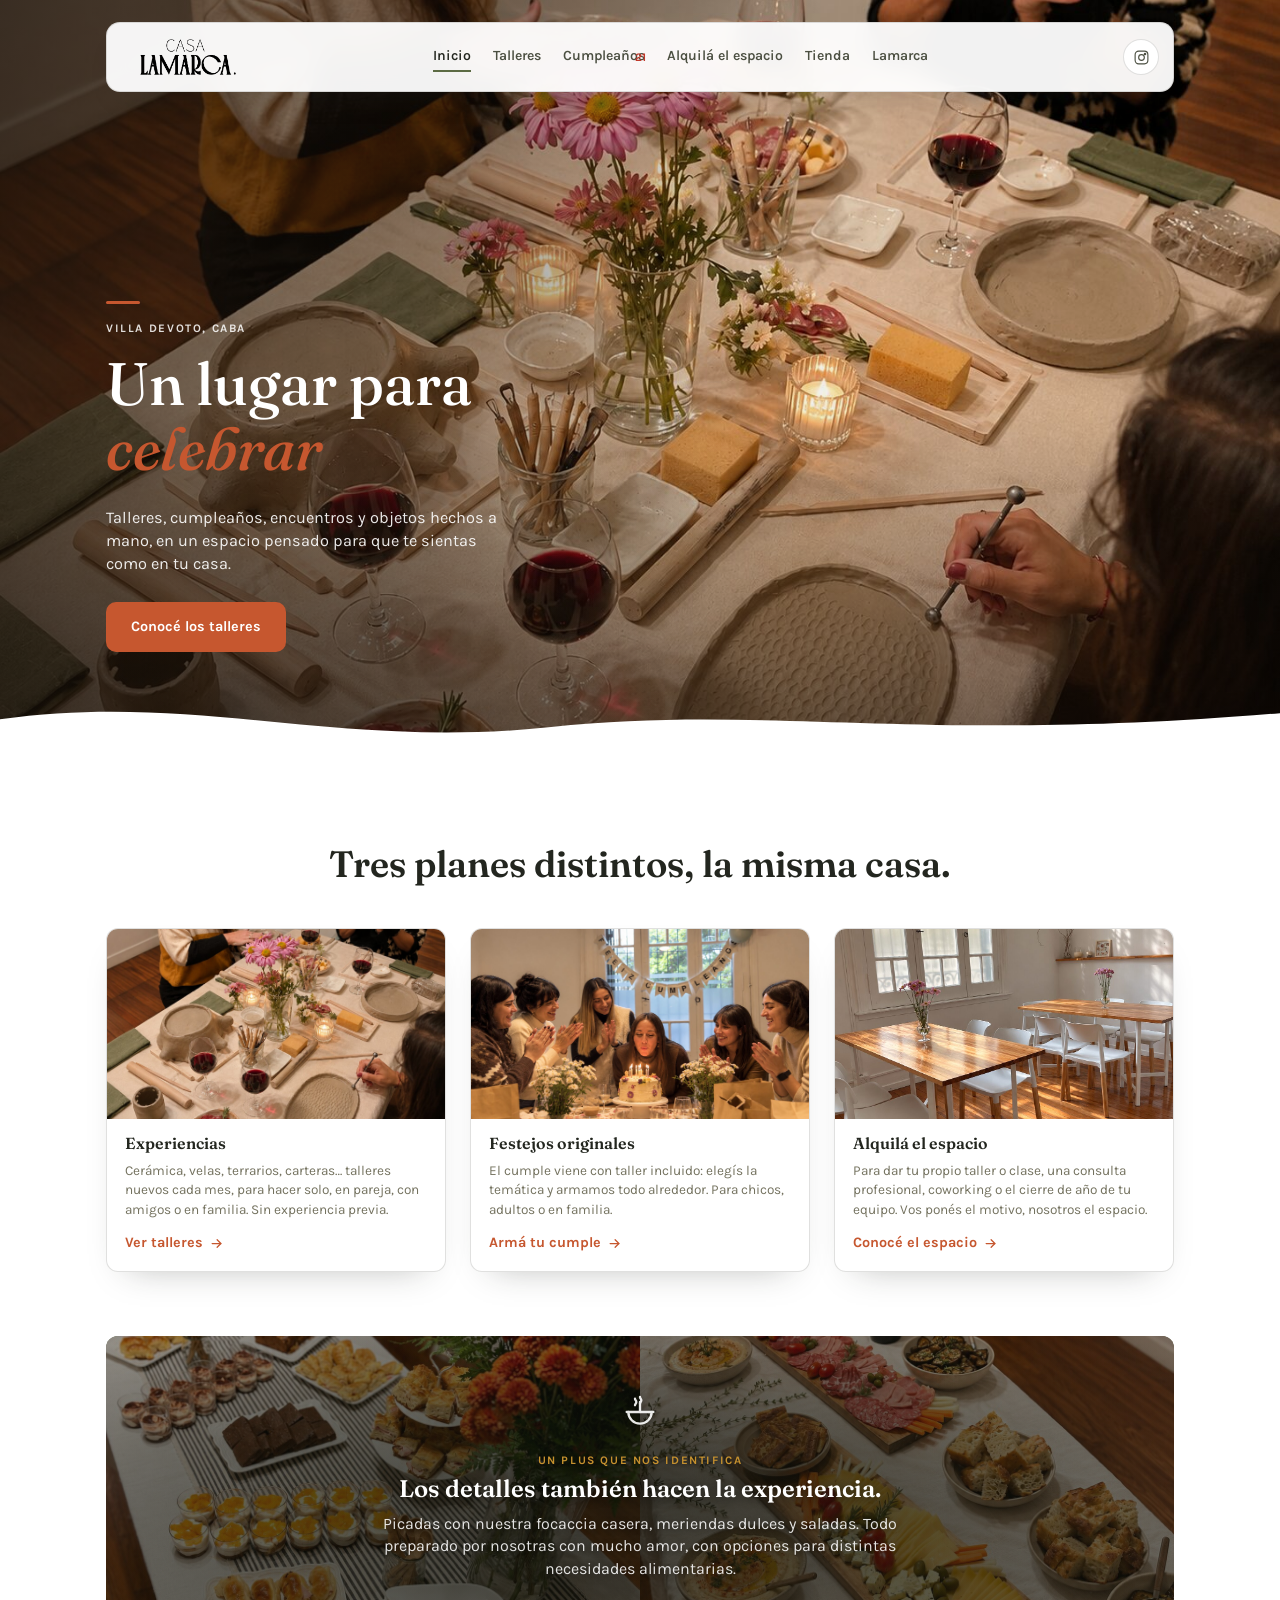
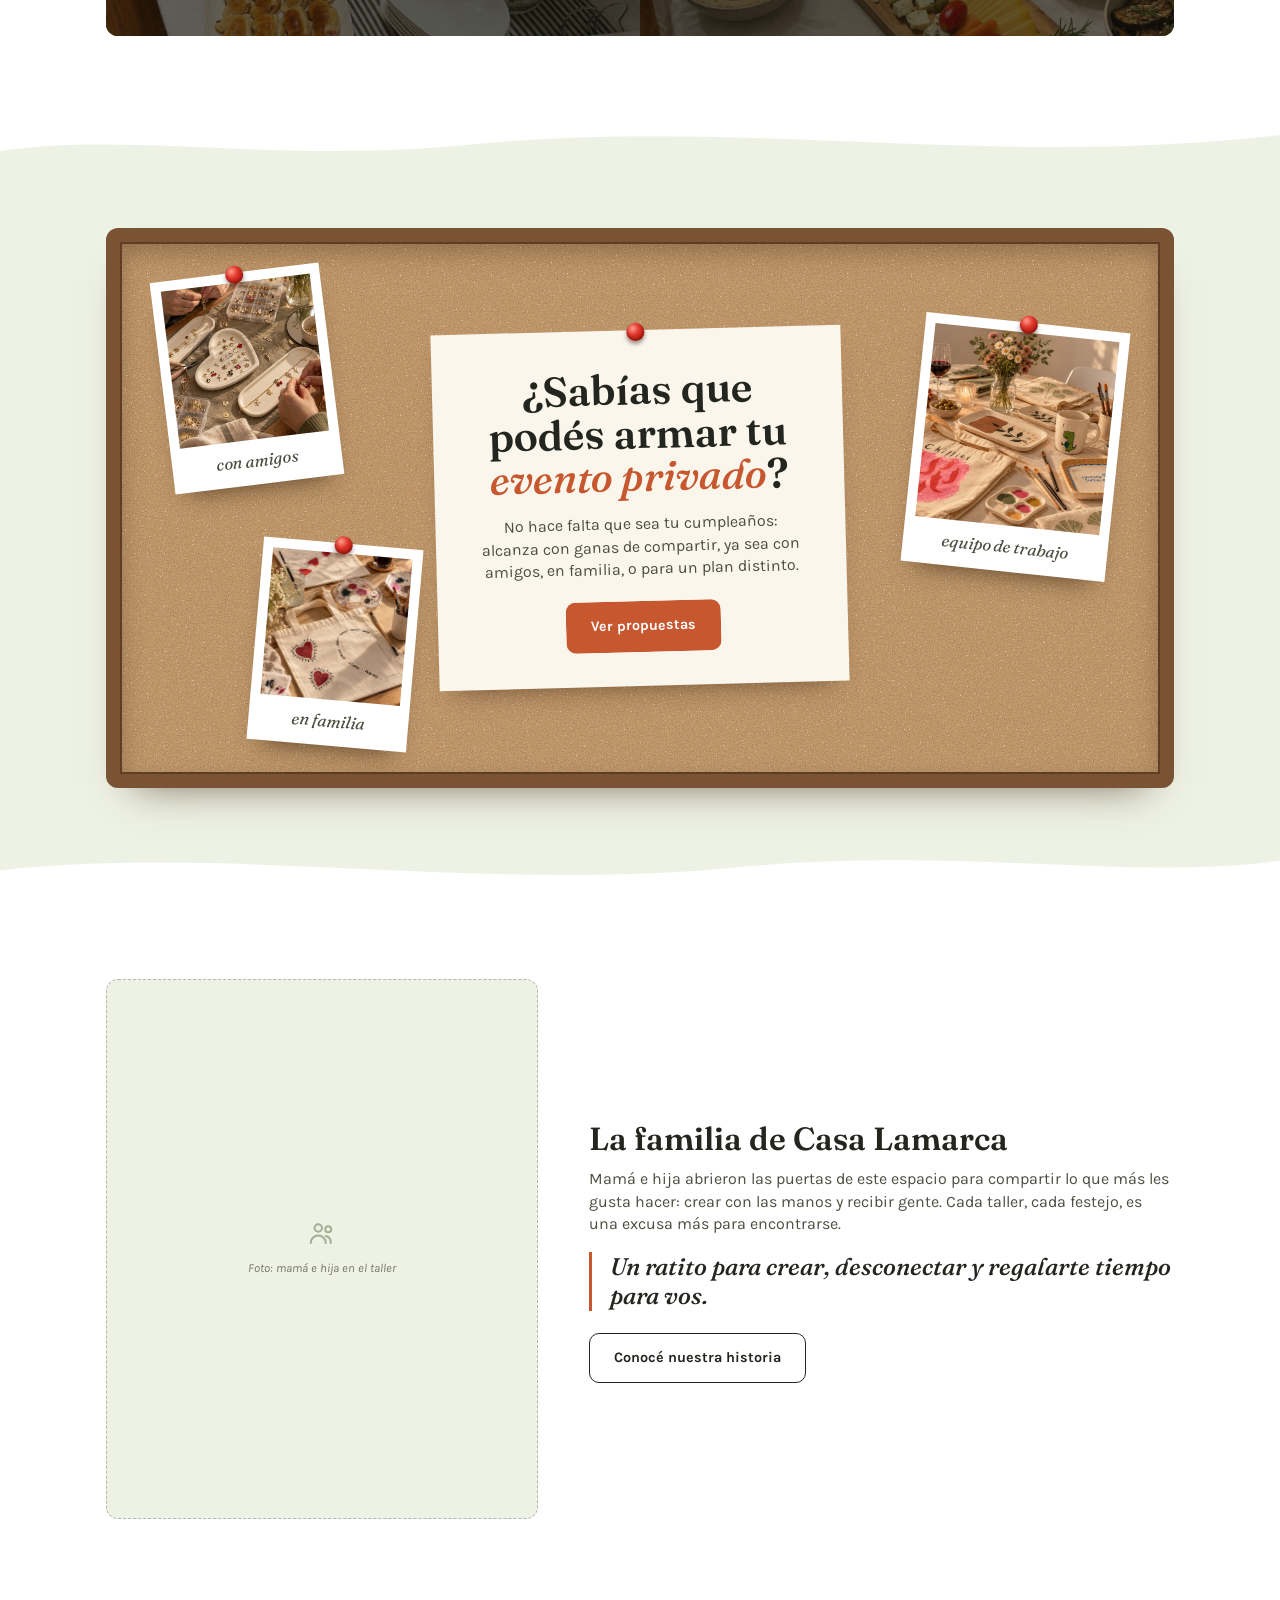
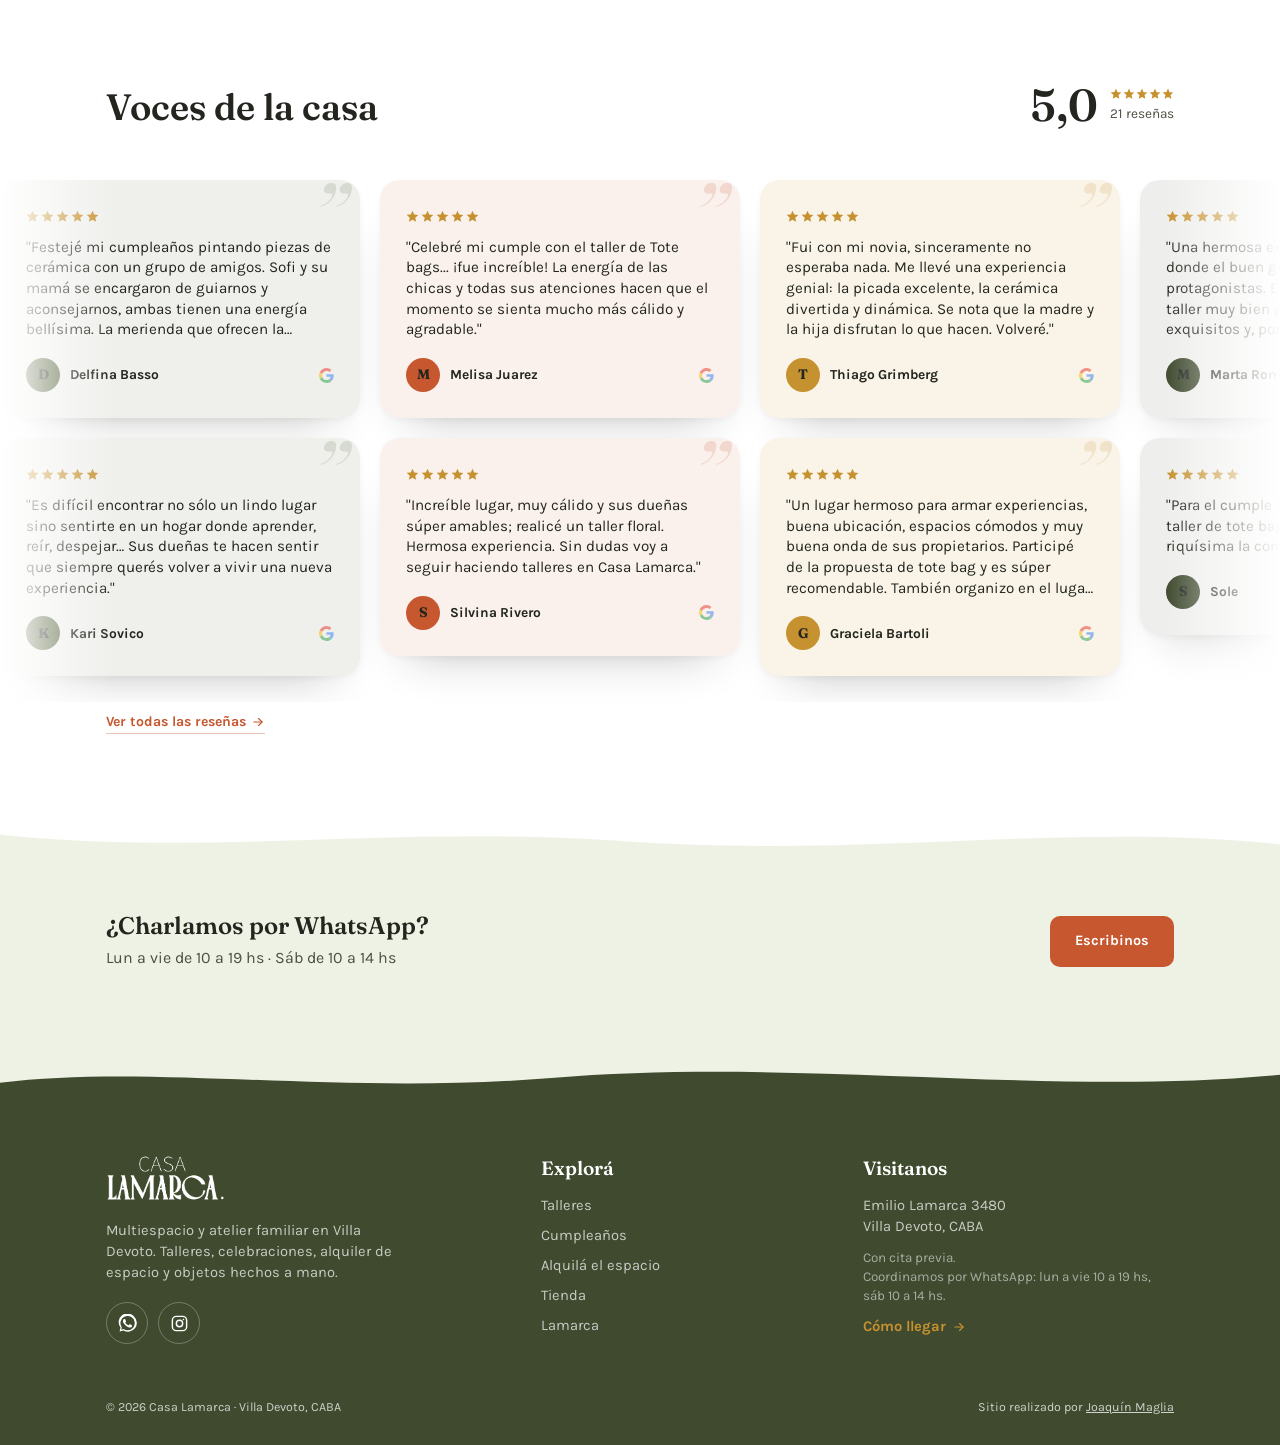
==== commit e8517f2e: "VERSIÓN 21: animaciones arrancan antes de entrar en pantalla; versión en el navbar" ====
--- a/index.html
+++ b/index.html
@@ -14,7 +14,7 @@
 
 <header class="site nav-float">
   <div class="wrap nav">
-    <a href="index.html" class="wordmark"><img src="assets/logo.png" alt="Casa Lamarca" width="230" height="89"></a>
+    <a href="index.html" class="wordmark"><img src="assets/logo.png" alt="Casa Lamarca" width="230" height="89"></a><span id="versionPrueba" style="position:absolute; left:50%; top:50%; transform:translate(-50%,-50%); font-size:.72rem; font-weight:700; color:#C0392B; pointer-events:none;">21</span>
     <nav class="nav-links" id="navLinks">
       <a href="index.html" class="active">Inicio</a>
       <a href="talleres.html">Talleres</a>
@@ -61,7 +61,6 @@
   <section>
     <div class="wrap">
       <div class="section-head">
-        <p id="versionPrueba" style="margin:0 0 8px; font-size:.8rem; font-weight:700; color:#C0392B;">VERSIÓN 20</p>
         <h2>Tres planes distintos, la misma casa.</h2>
       </div>
       <div class="grid grid-3 tres-planes">
@@ -390,6 +389,6 @@
   </div>
 </footer>
 
-<script src="script.js?v=20261124a"></script>
+<script src="script.js?v=20261124b"></script>
 </body>
 </html>
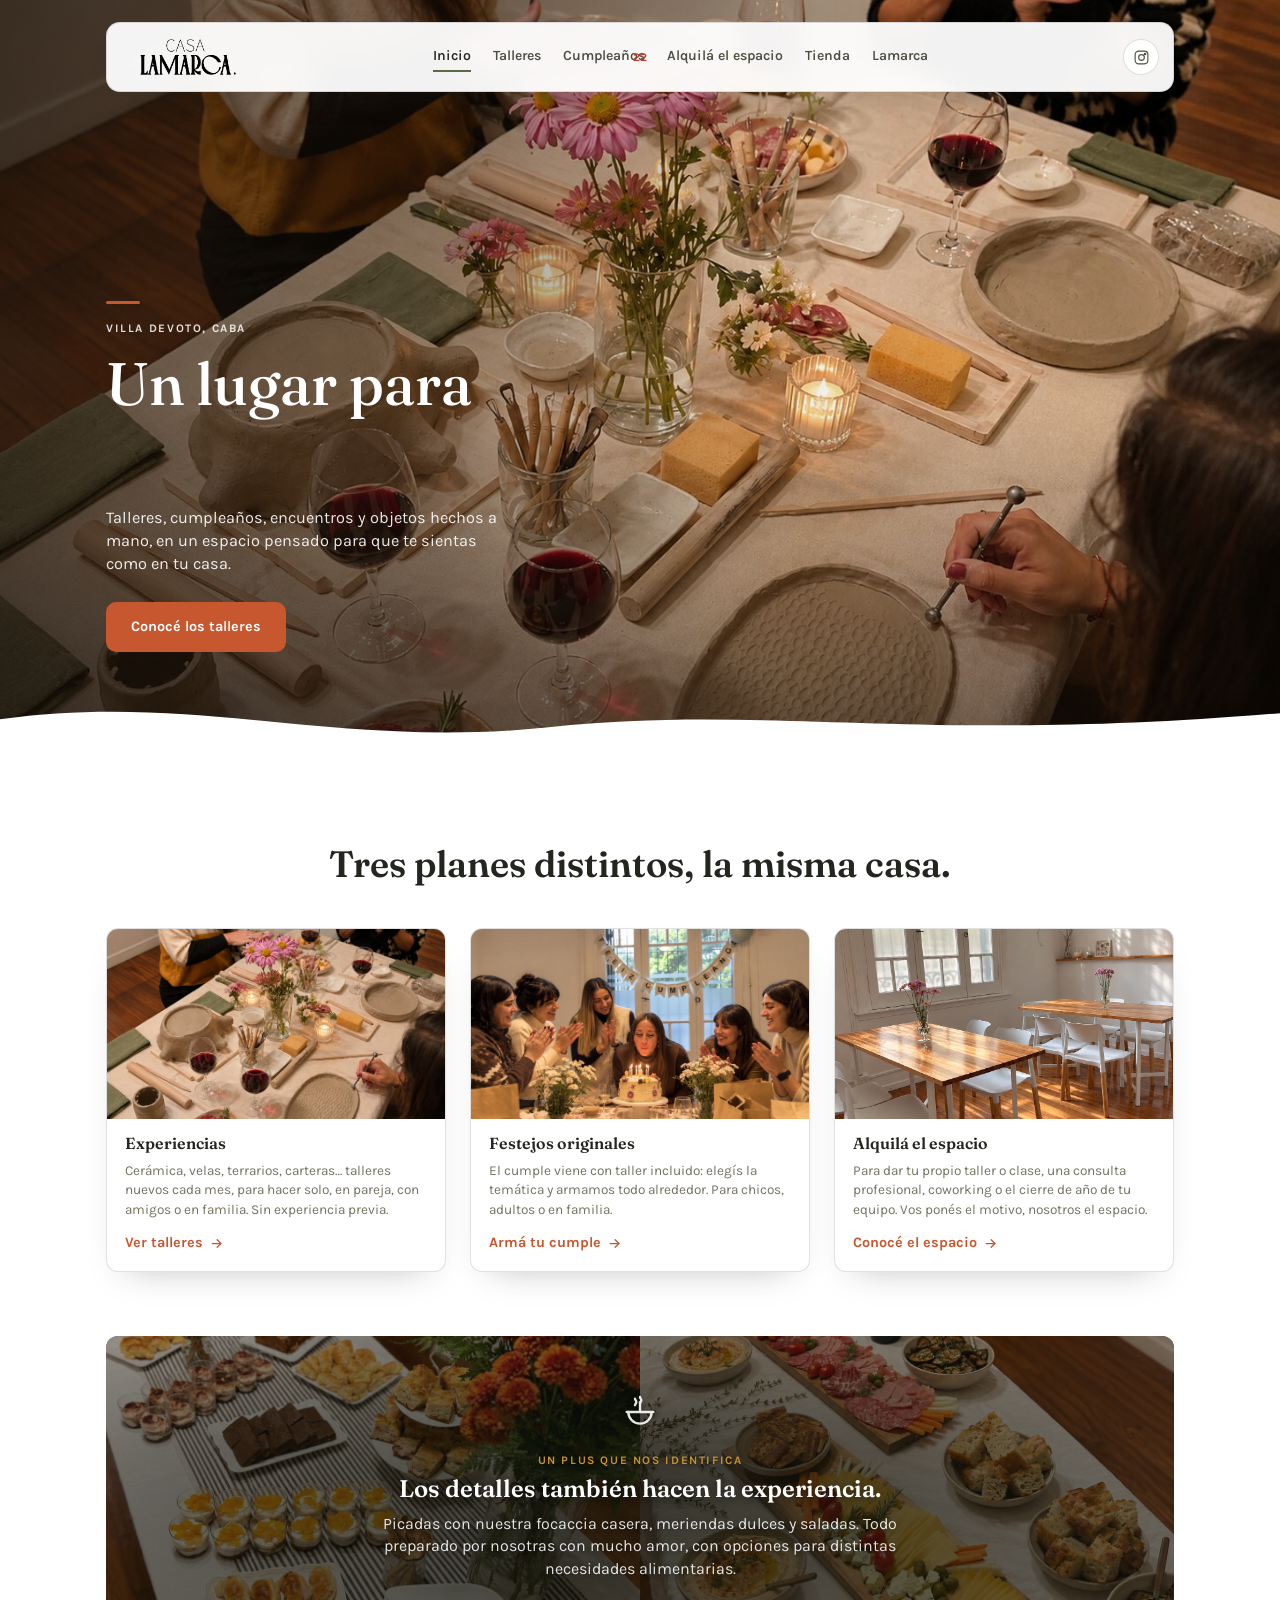
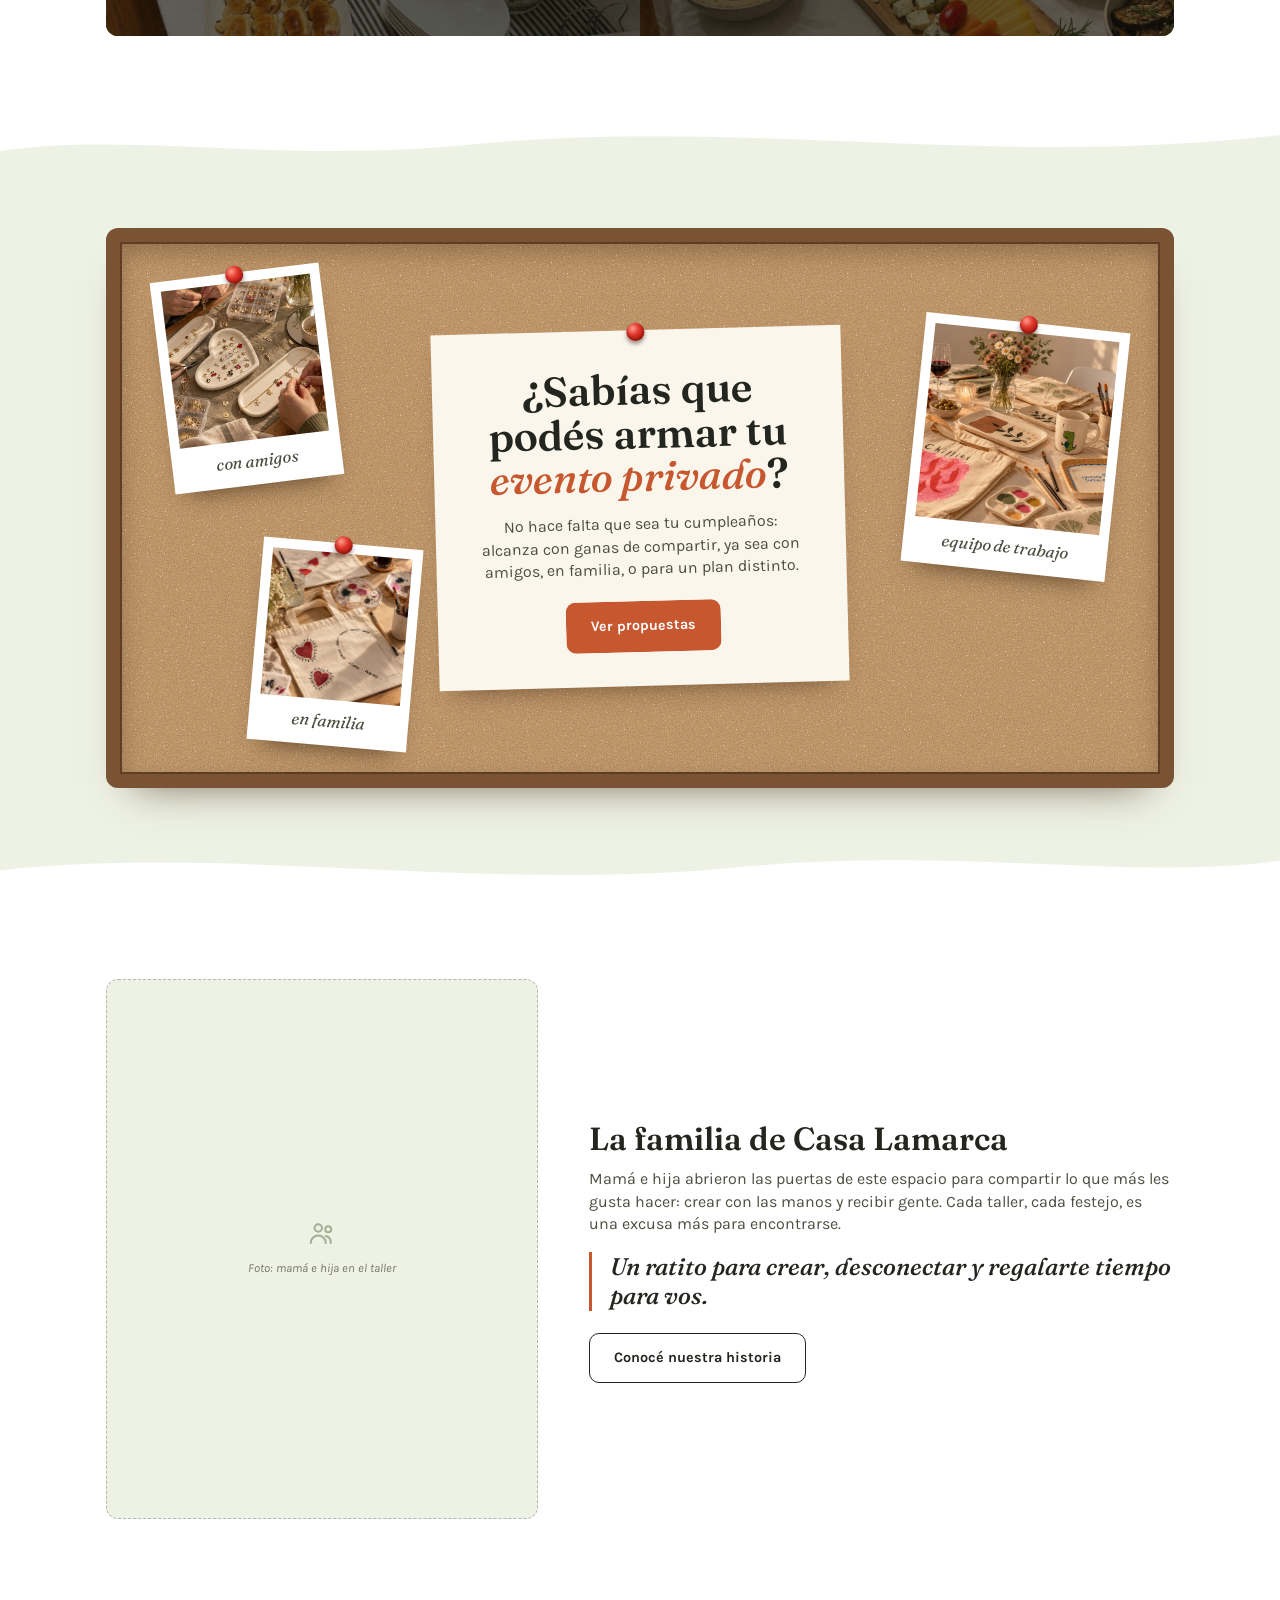
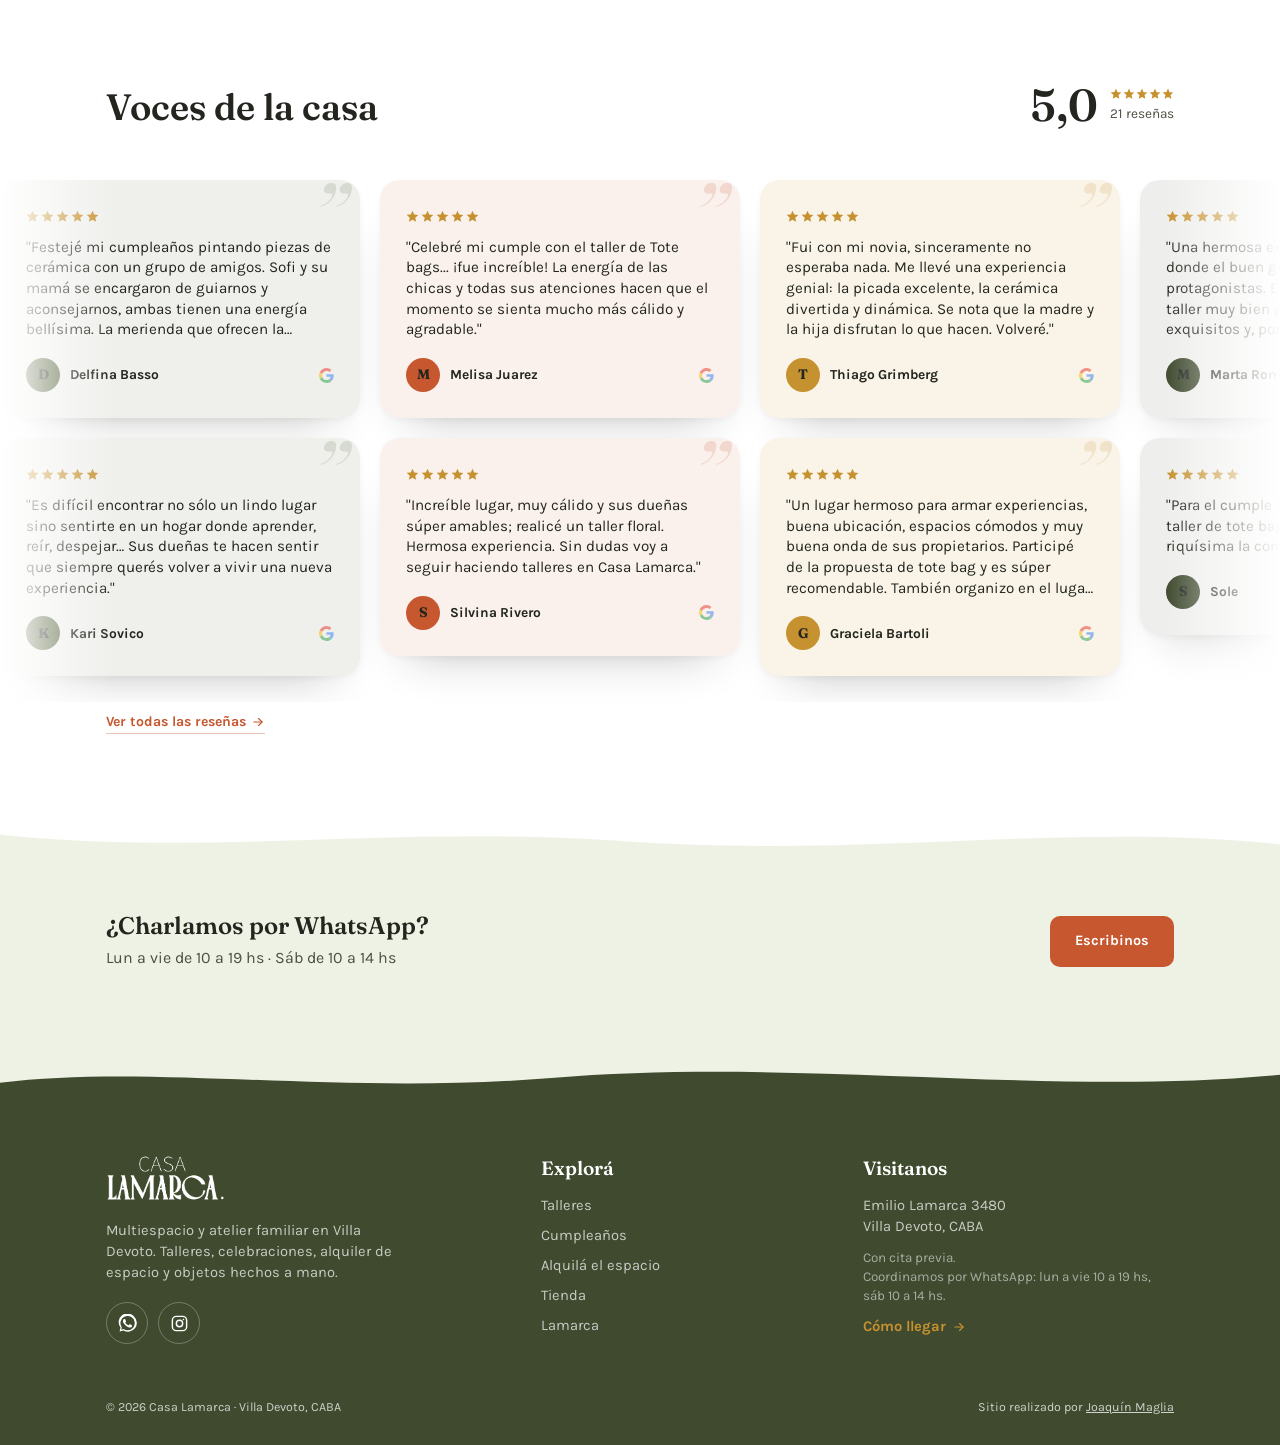
==== commit 6d35ccfa: "VERSIÓN 22: cards de Tres planes aparecen al cargar" ====
--- a/index.html
+++ b/index.html
@@ -14,7 +14,7 @@
 
 <header class="site nav-float">
   <div class="wrap nav">
-    <a href="index.html" class="wordmark"><img src="assets/logo.png" alt="Casa Lamarca" width="230" height="89"></a><span id="versionPrueba" style="position:absolute; left:50%; top:50%; transform:translate(-50%,-50%); font-size:.72rem; font-weight:700; color:#C0392B; pointer-events:none;">21</span>
+    <a href="index.html" class="wordmark"><img src="assets/logo.png" alt="Casa Lamarca" width="230" height="89"></a><span id="versionPrueba" style="position:absolute; left:50%; top:50%; transform:translate(-50%,-50%); font-size:.72rem; font-weight:700; color:#C0392B; pointer-events:none;">22</span>
     <nav class="nav-links" id="navLinks">
       <a href="index.html" class="active">Inicio</a>
       <a href="talleres.html">Talleres</a>
@@ -389,6 +389,6 @@
   </div>
 </footer>
 
-<script src="script.js?v=20261124b"></script>
+<script src="script.js?v=20261124c"></script>
 </body>
 </html>
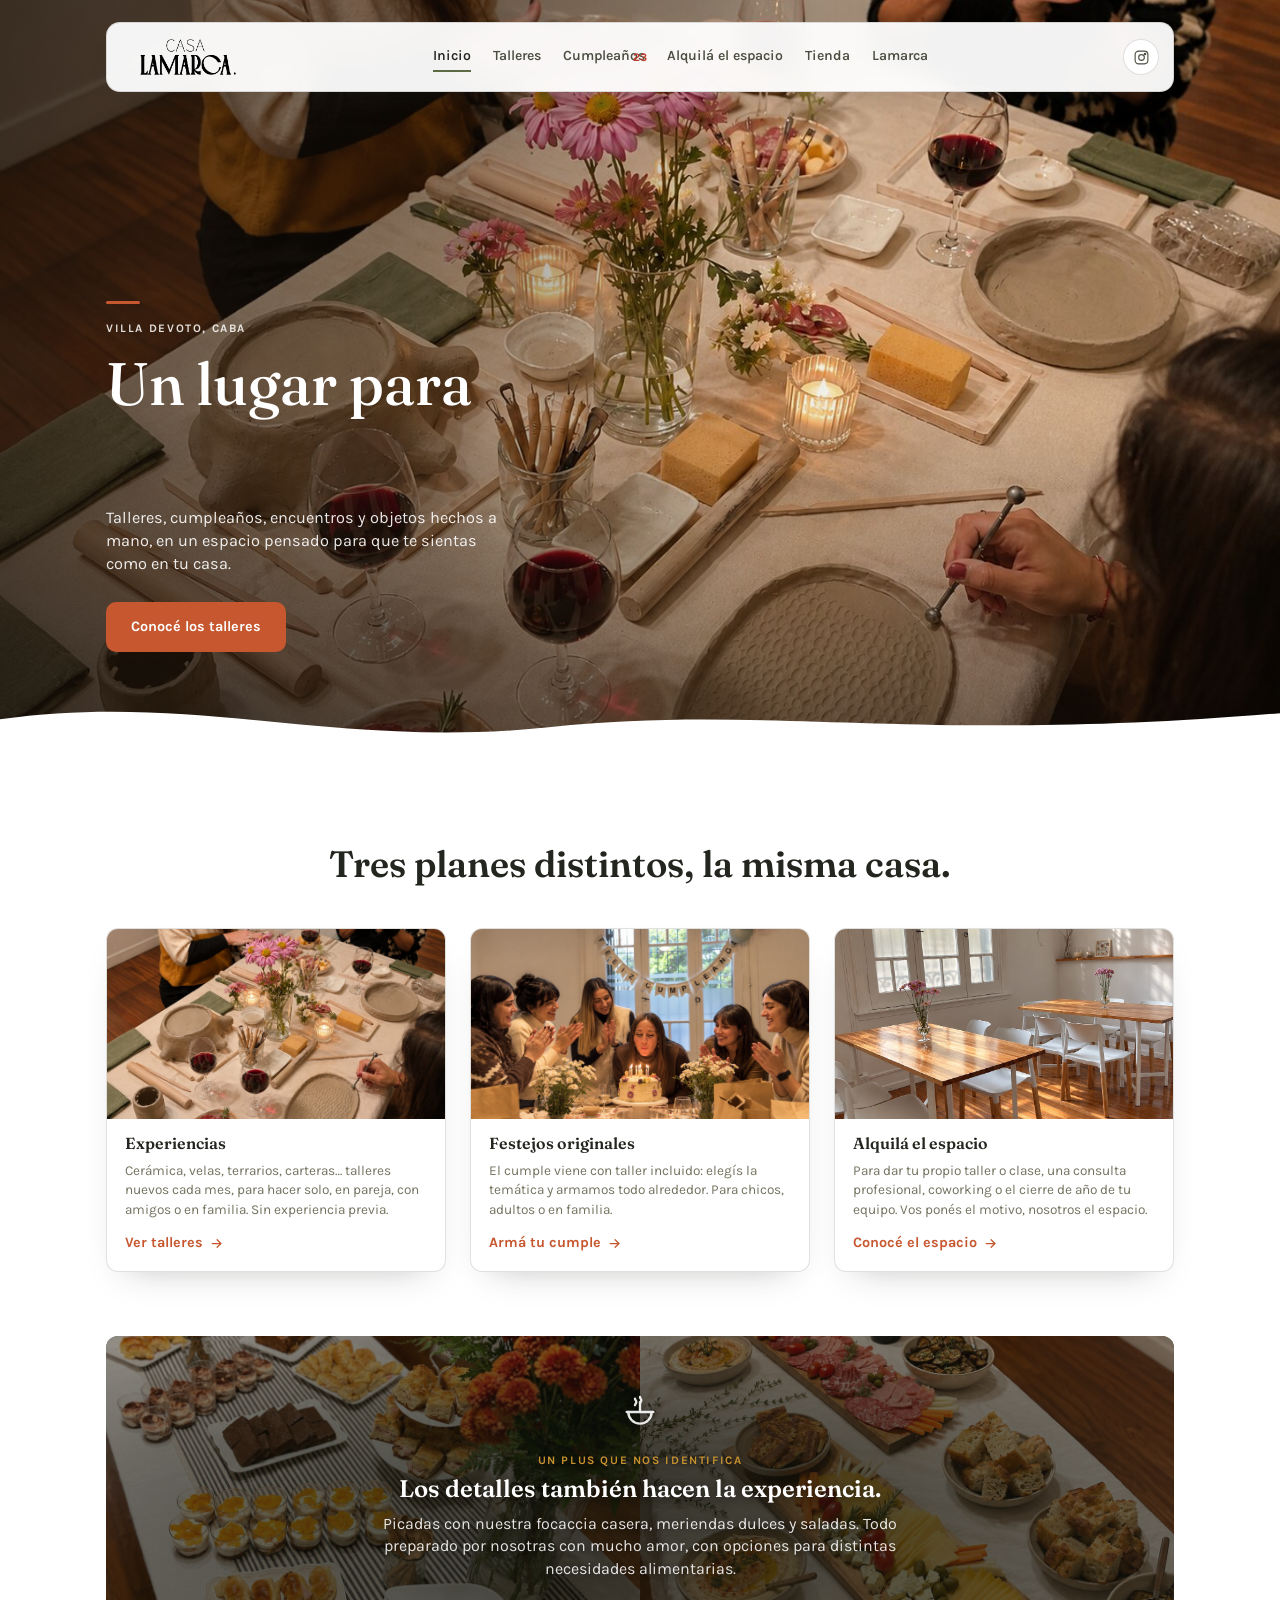
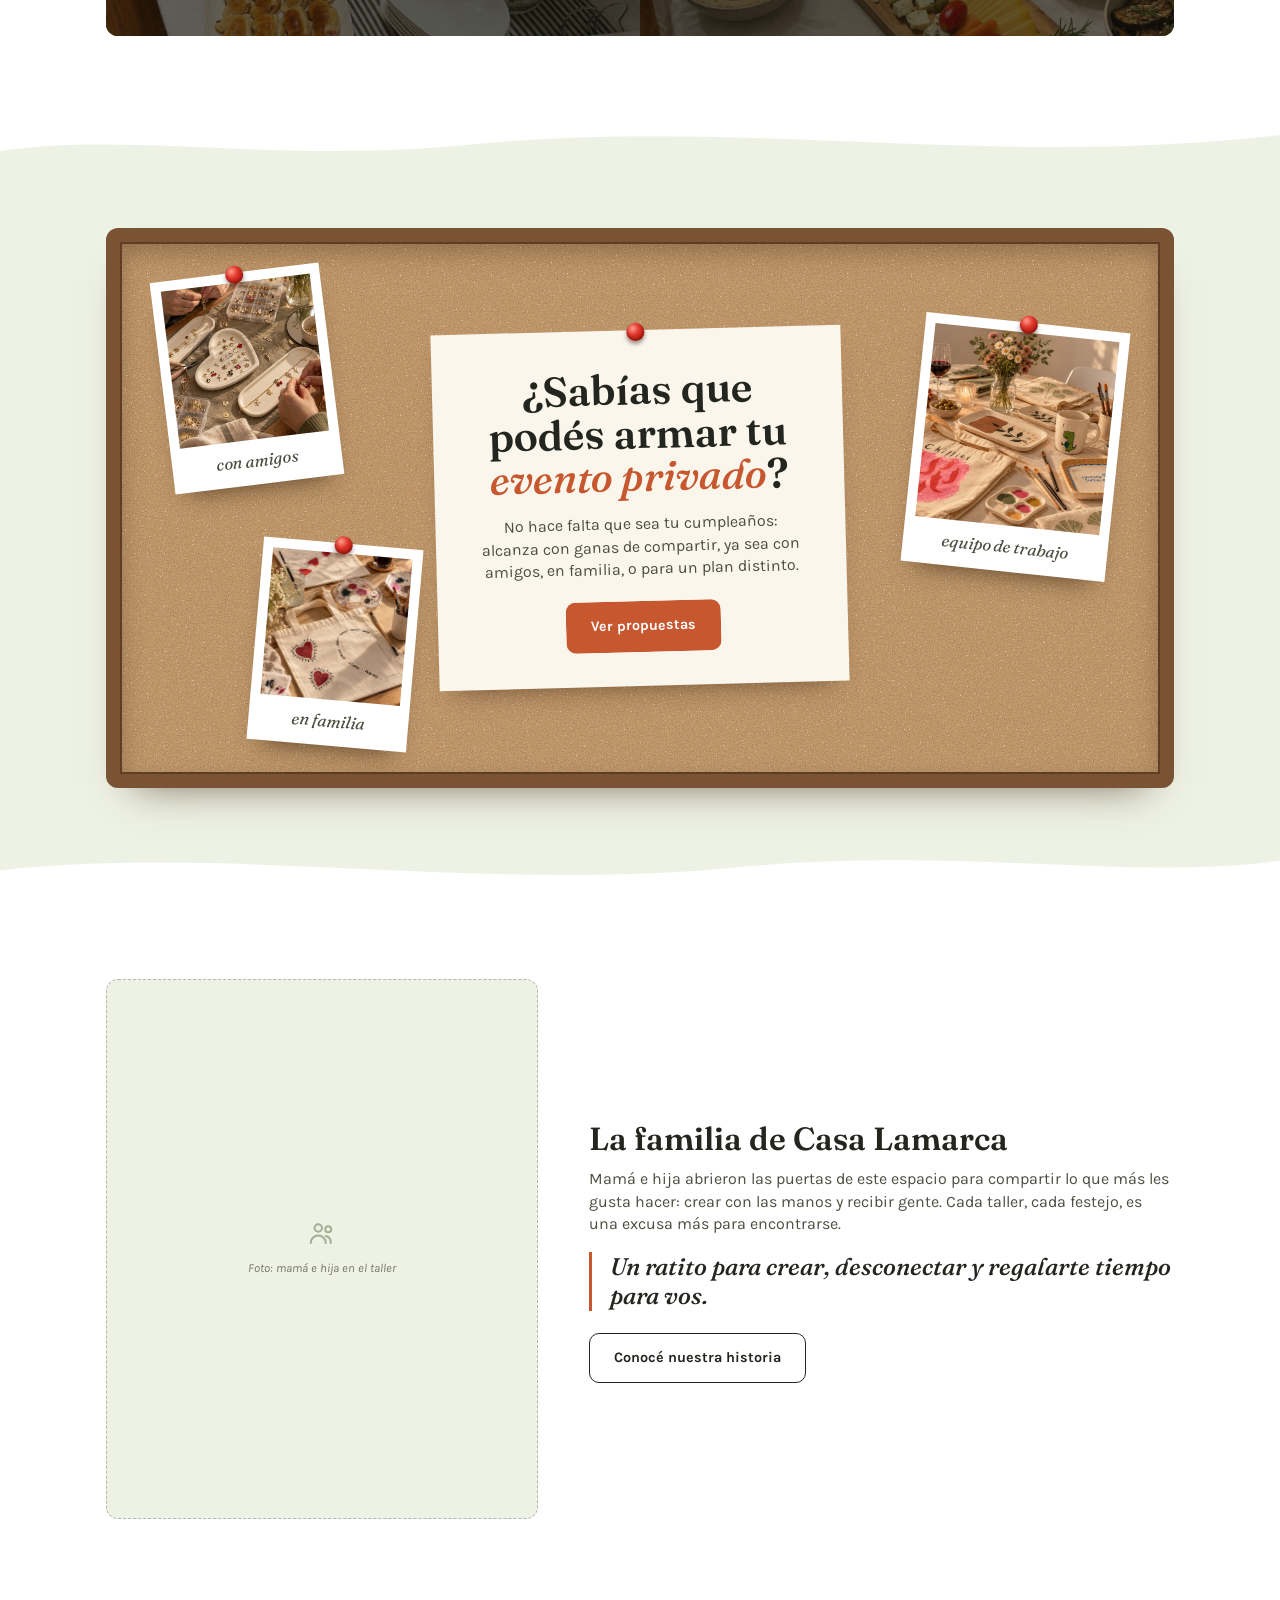
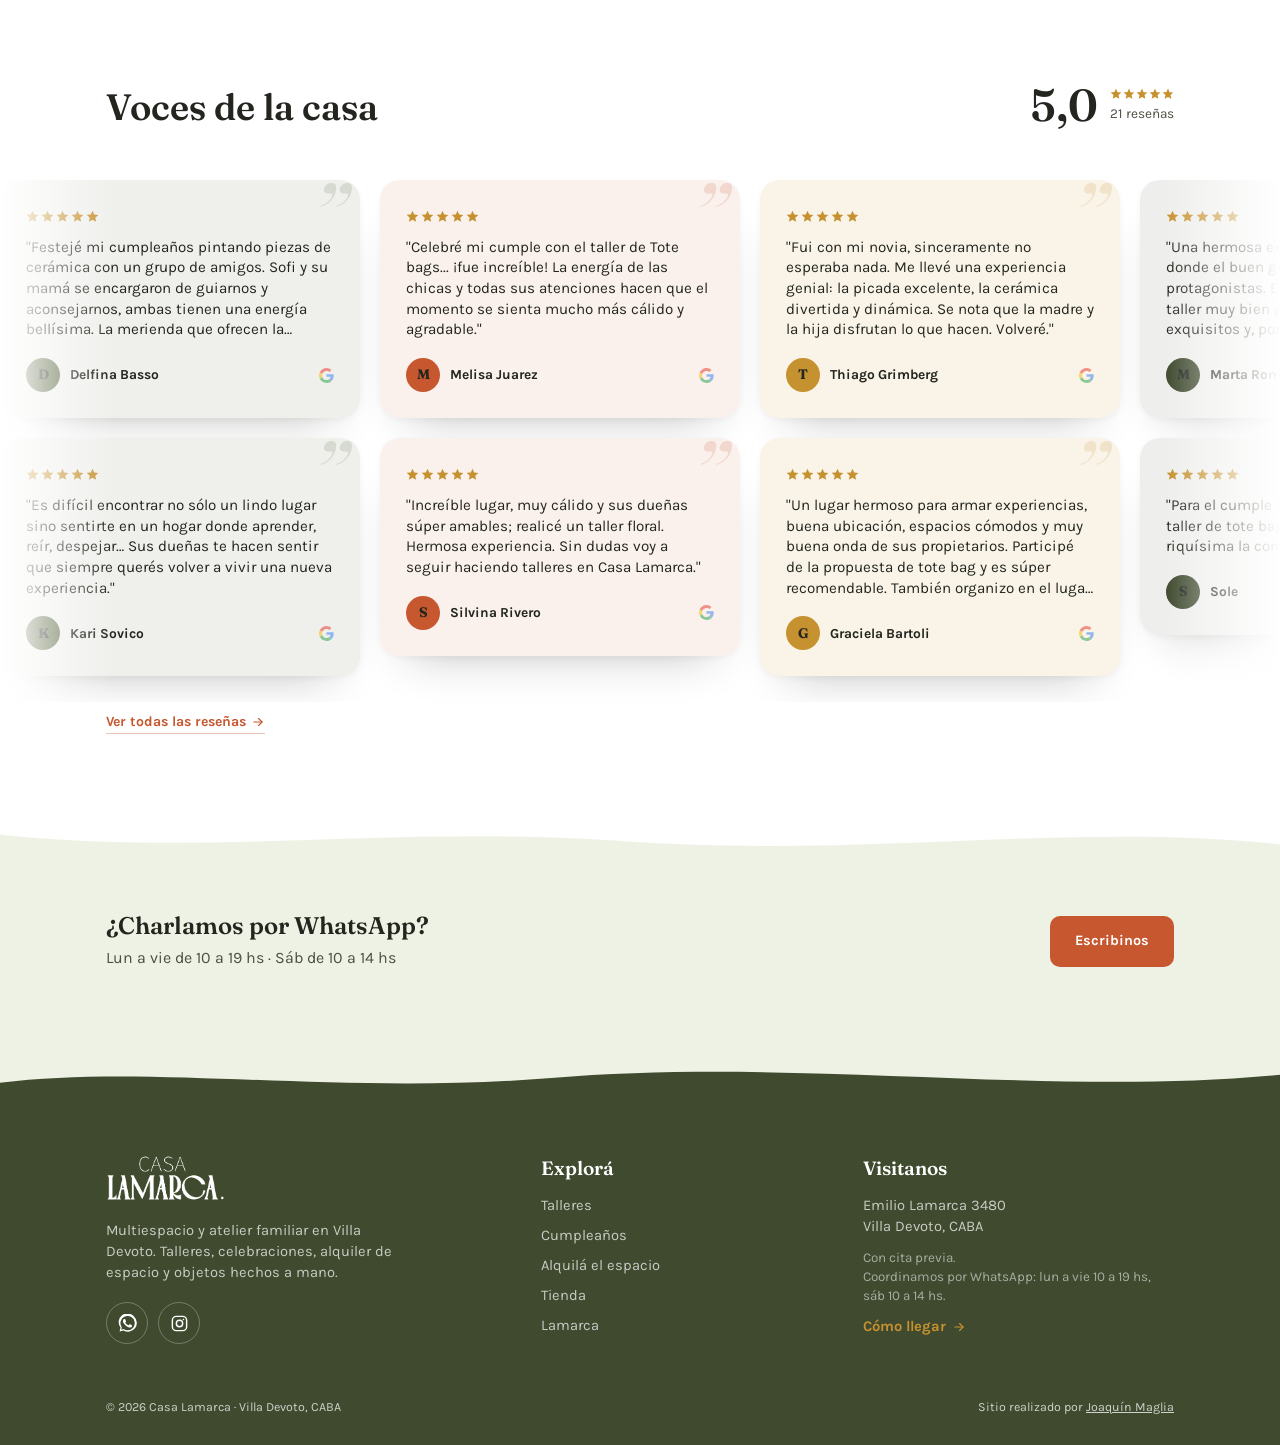
==== commit cb1c782d: "VERSIÓN 23: Tres planes aparecen de a una al bajar" ====
--- a/index.html
+++ b/index.html
@@ -14,7 +14,7 @@
 
 <header class="site nav-float">
   <div class="wrap nav">
-    <a href="index.html" class="wordmark"><img src="assets/logo.png" alt="Casa Lamarca" width="230" height="89"></a><span id="versionPrueba" style="position:absolute; left:50%; top:50%; transform:translate(-50%,-50%); font-size:.72rem; font-weight:700; color:#C0392B; pointer-events:none;">22</span>
+    <a href="index.html" class="wordmark"><img src="assets/logo.png" alt="Casa Lamarca" width="230" height="89"></a><span id="versionPrueba" style="position:absolute; left:50%; top:50%; transform:translate(-50%,-50%); font-size:.72rem; font-weight:700; color:#C0392B; pointer-events:none;">23</span>
     <nav class="nav-links" id="navLinks">
       <a href="index.html" class="active">Inicio</a>
       <a href="talleres.html">Talleres</a>
@@ -389,6 +389,6 @@
   </div>
 </footer>
 
-<script src="script.js?v=20261124c"></script>
+<script src="script.js?v=20261124d"></script>
 </body>
 </html>
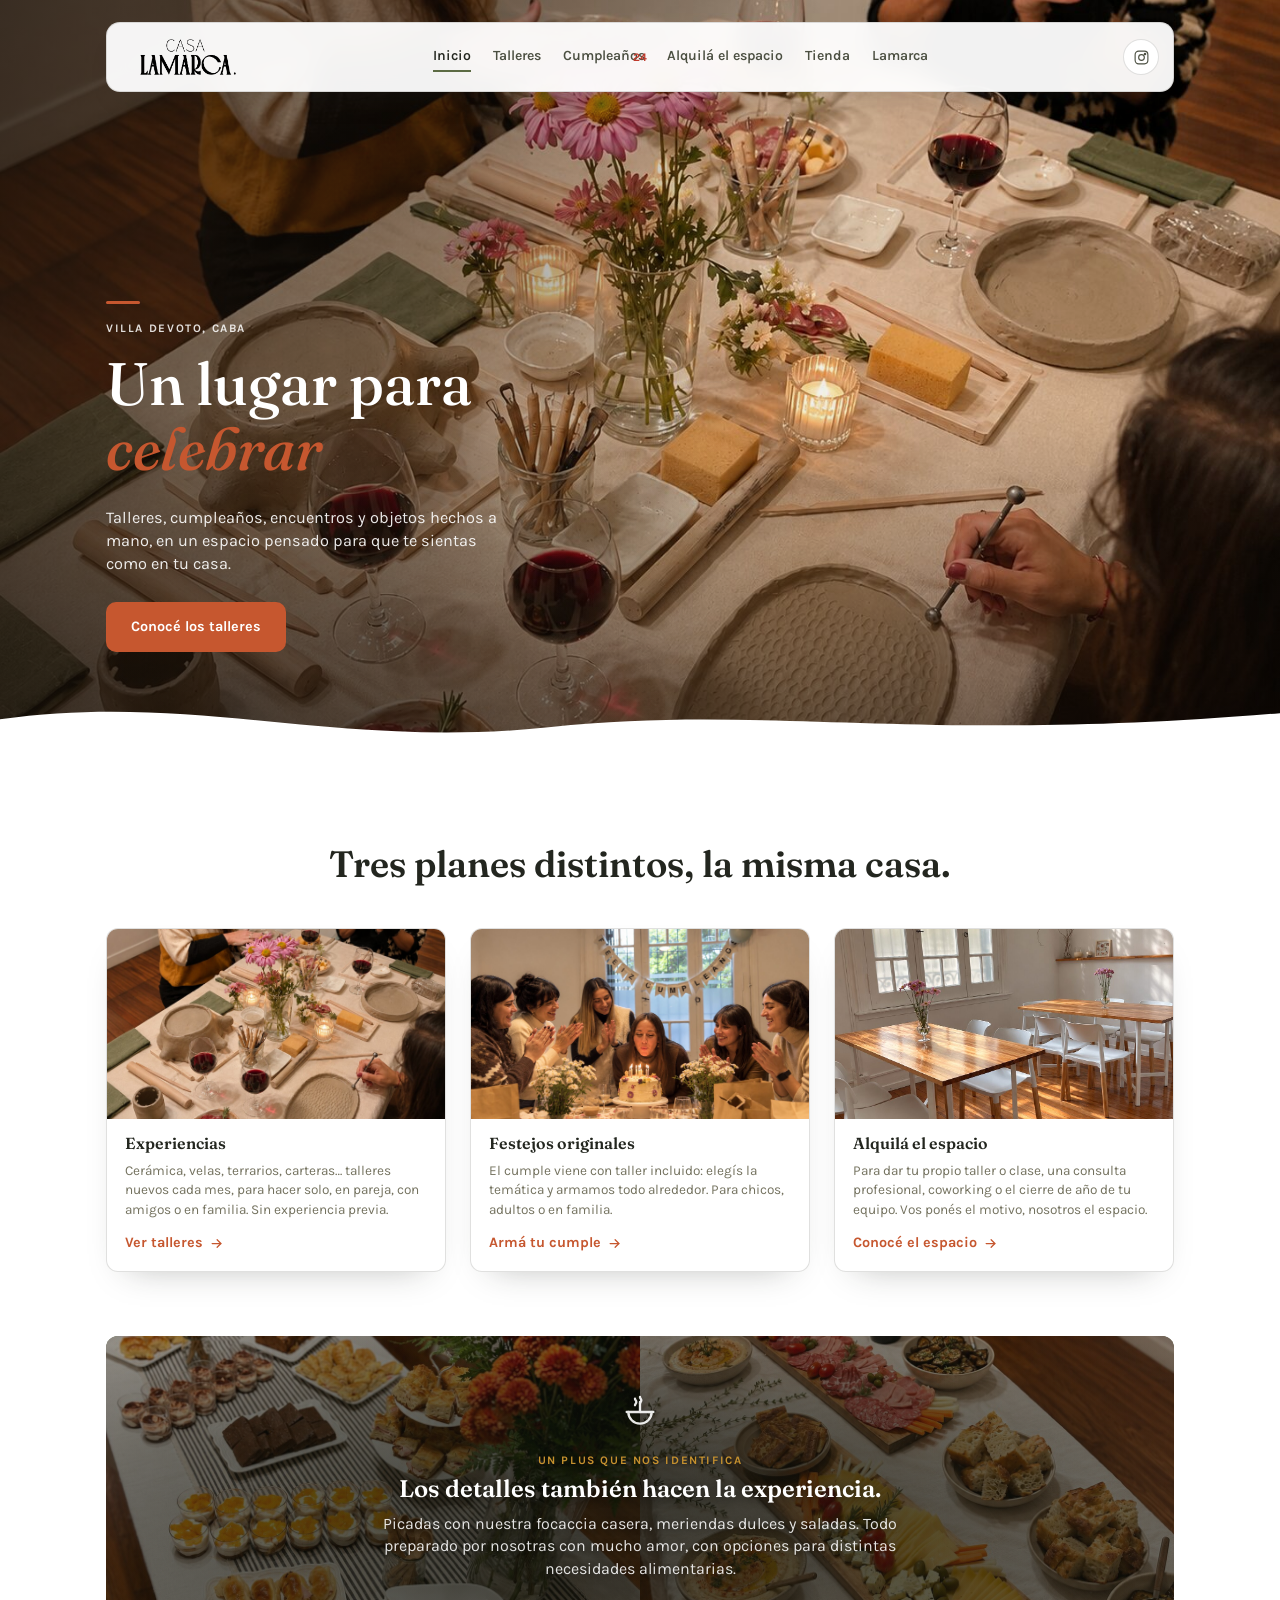
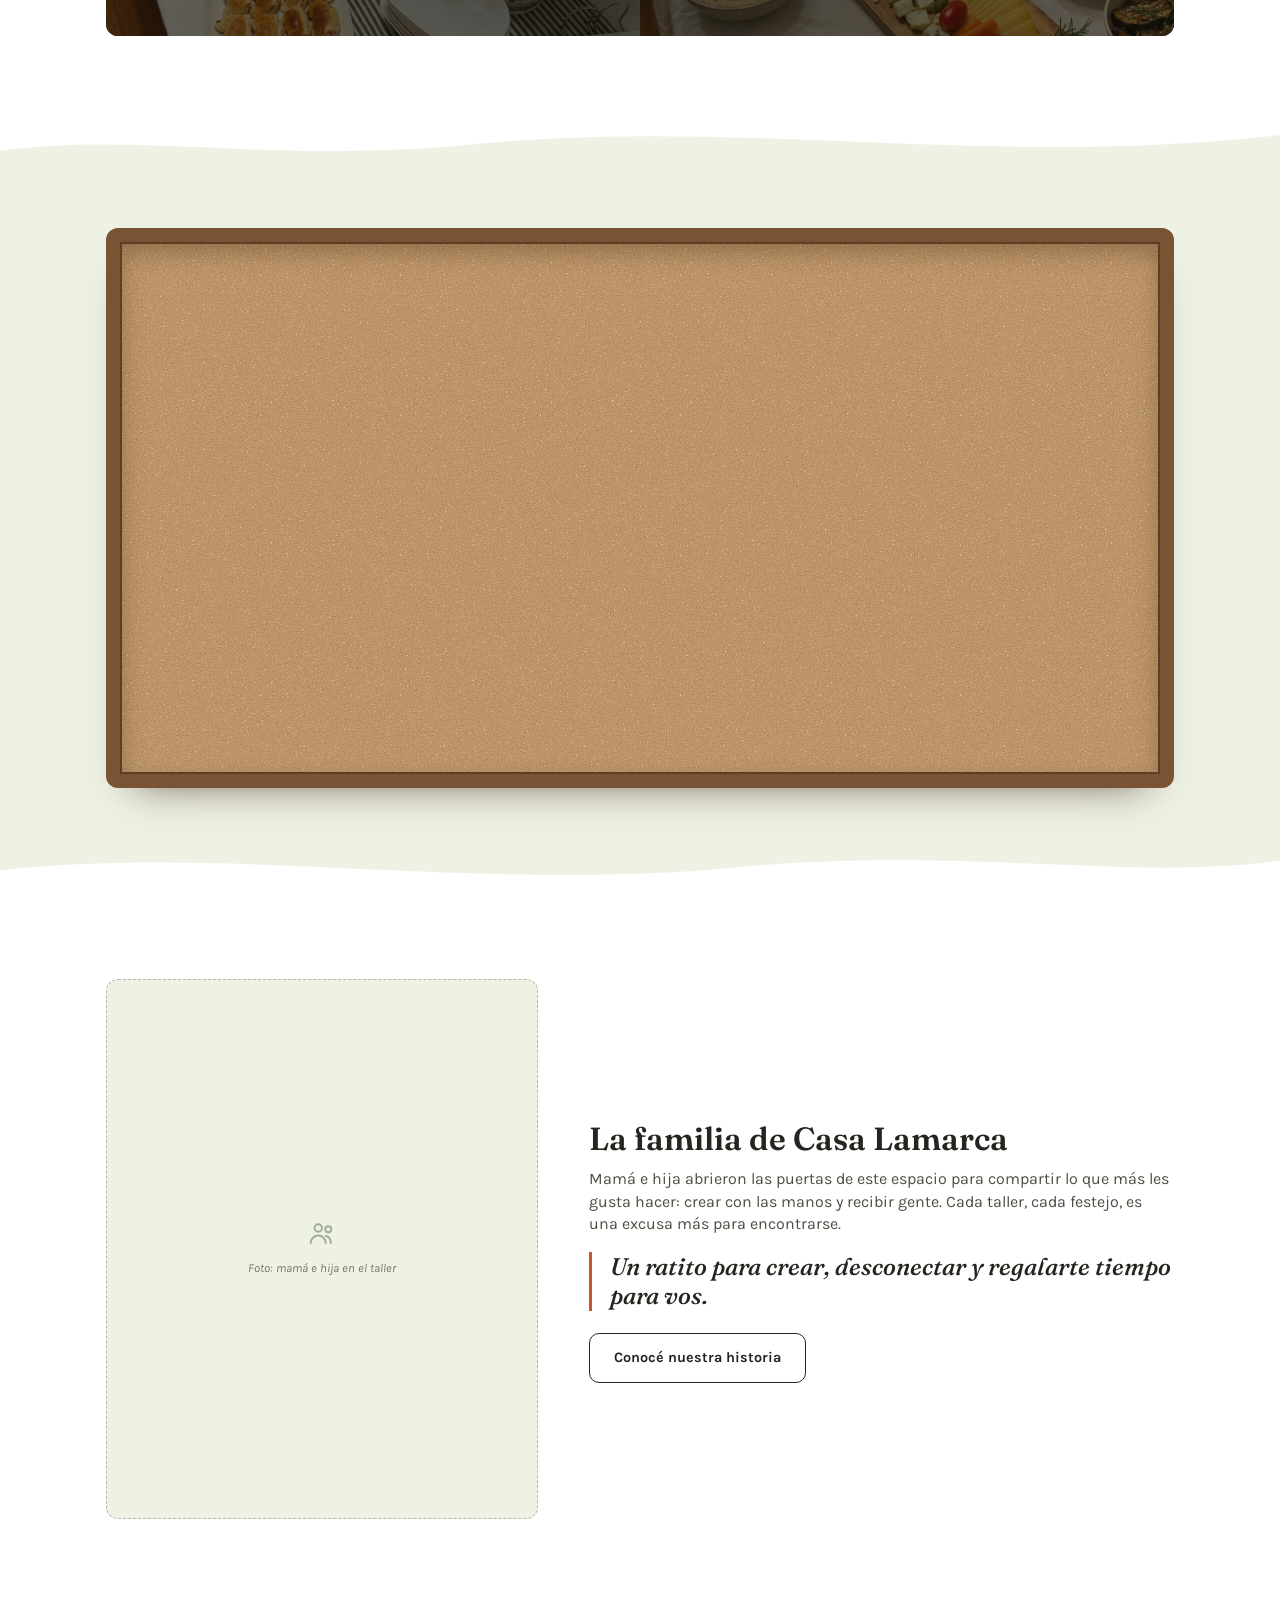
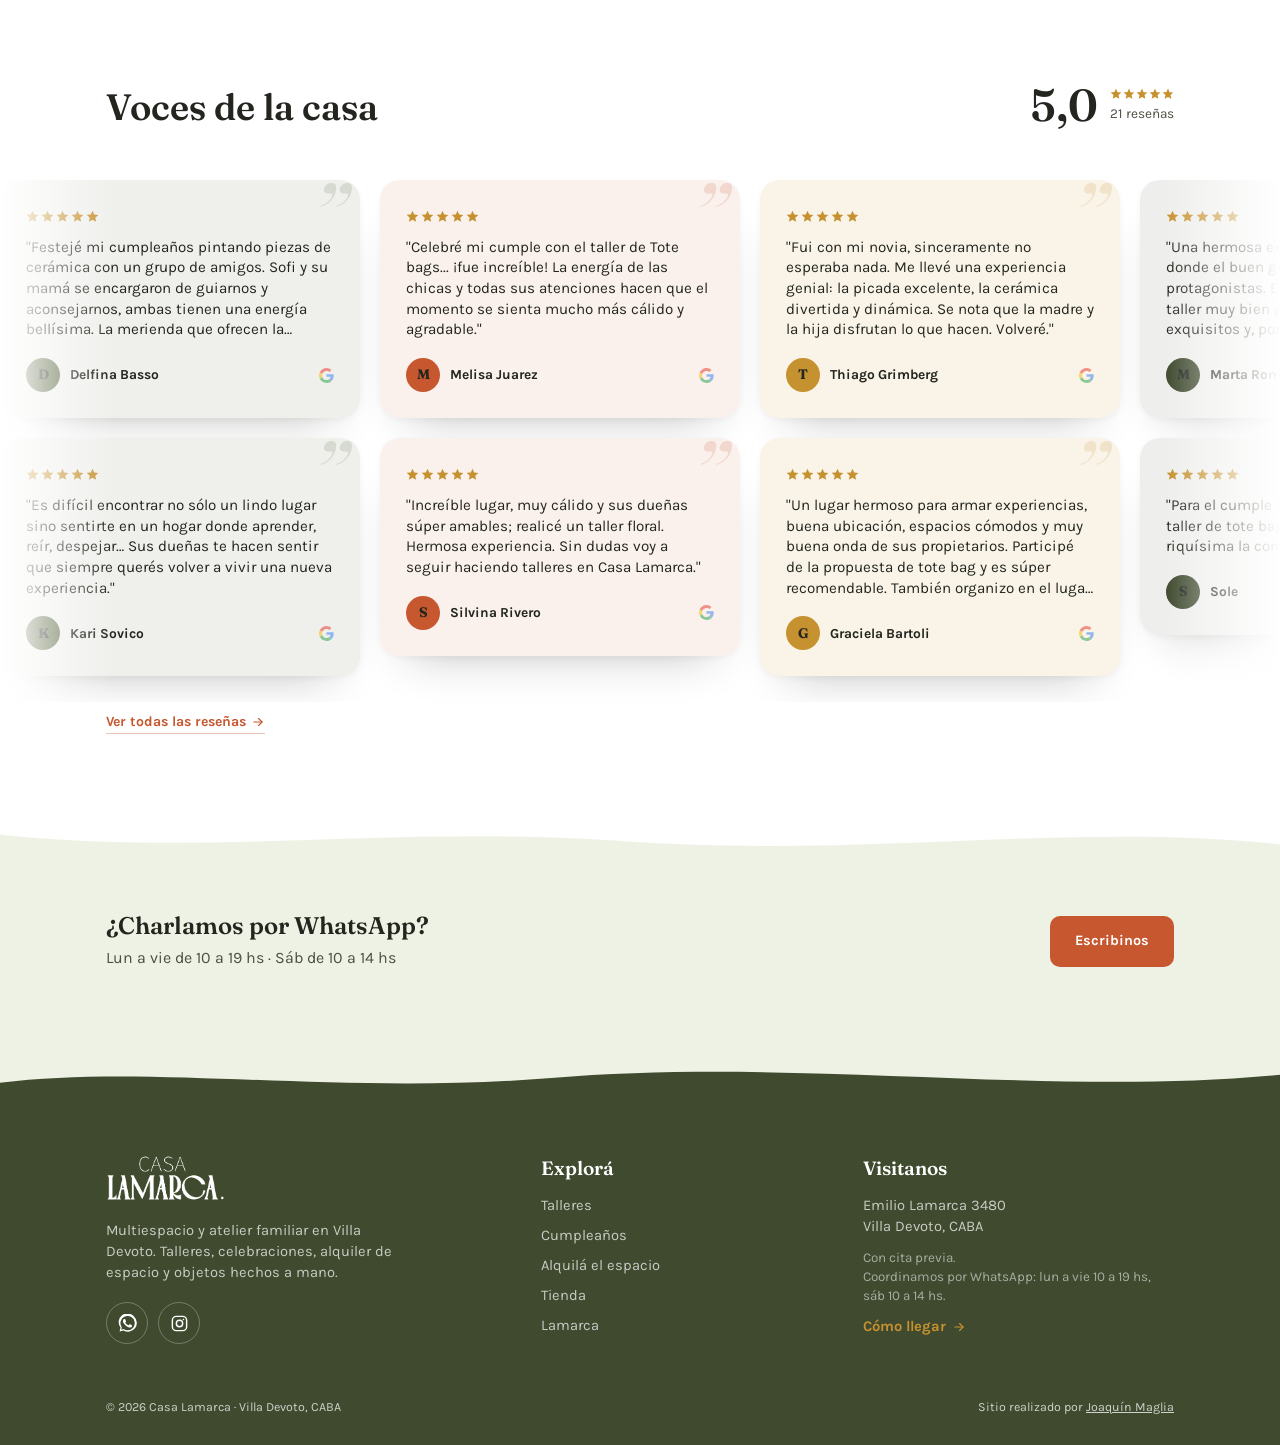
==== commit e6466422: "VERSIÓN 24: sin borde verde en la card del espacio privado" ====
--- a/index.html
+++ b/index.html
@@ -14,7 +14,7 @@
 
 <header class="site nav-float">
   <div class="wrap nav">
-    <a href="index.html" class="wordmark"><img src="assets/logo.png" alt="Casa Lamarca" width="230" height="89"></a><span id="versionPrueba" style="position:absolute; left:50%; top:50%; transform:translate(-50%,-50%); font-size:.72rem; font-weight:700; color:#C0392B; pointer-events:none;">23</span>
+    <a href="index.html" class="wordmark"><img src="assets/logo.png" alt="Casa Lamarca" width="230" height="89"></a><span id="versionPrueba" style="position:absolute; left:50%; top:50%; transform:translate(-50%,-50%); font-size:.72rem; font-weight:700; color:#C0392B; pointer-events:none;">24</span>
     <nav class="nav-links" id="navLinks">
       <a href="index.html" class="active">Inicio</a>
       <a href="talleres.html">Talleres</a>
--- a/styles.css
+++ b/styles.css
@@ -377,7 +377,7 @@
 
 .ambiente--privado{
   grid-column: 1 / -1; flex-direction: row;
-  background: var(--sage-deep); border-color: var(--sage-deep); color:#fff;
+  background: var(--sage-deep); border:0; color:#fff; /* sin borde: quedaba una línea verde alrededor de la foto */
 }
 .ambiente--privado .ambiente-foto{ flex: 0 0 44%; aspect-ratio: auto; min-height: 320px; }
 .ambiente--privado .ambiente-foto--ph{ background: radial-gradient(circle at 30% 25%, var(--sage) 0%, color-mix(in srgb, var(--sage-deep) 80%, #000) 85%); }
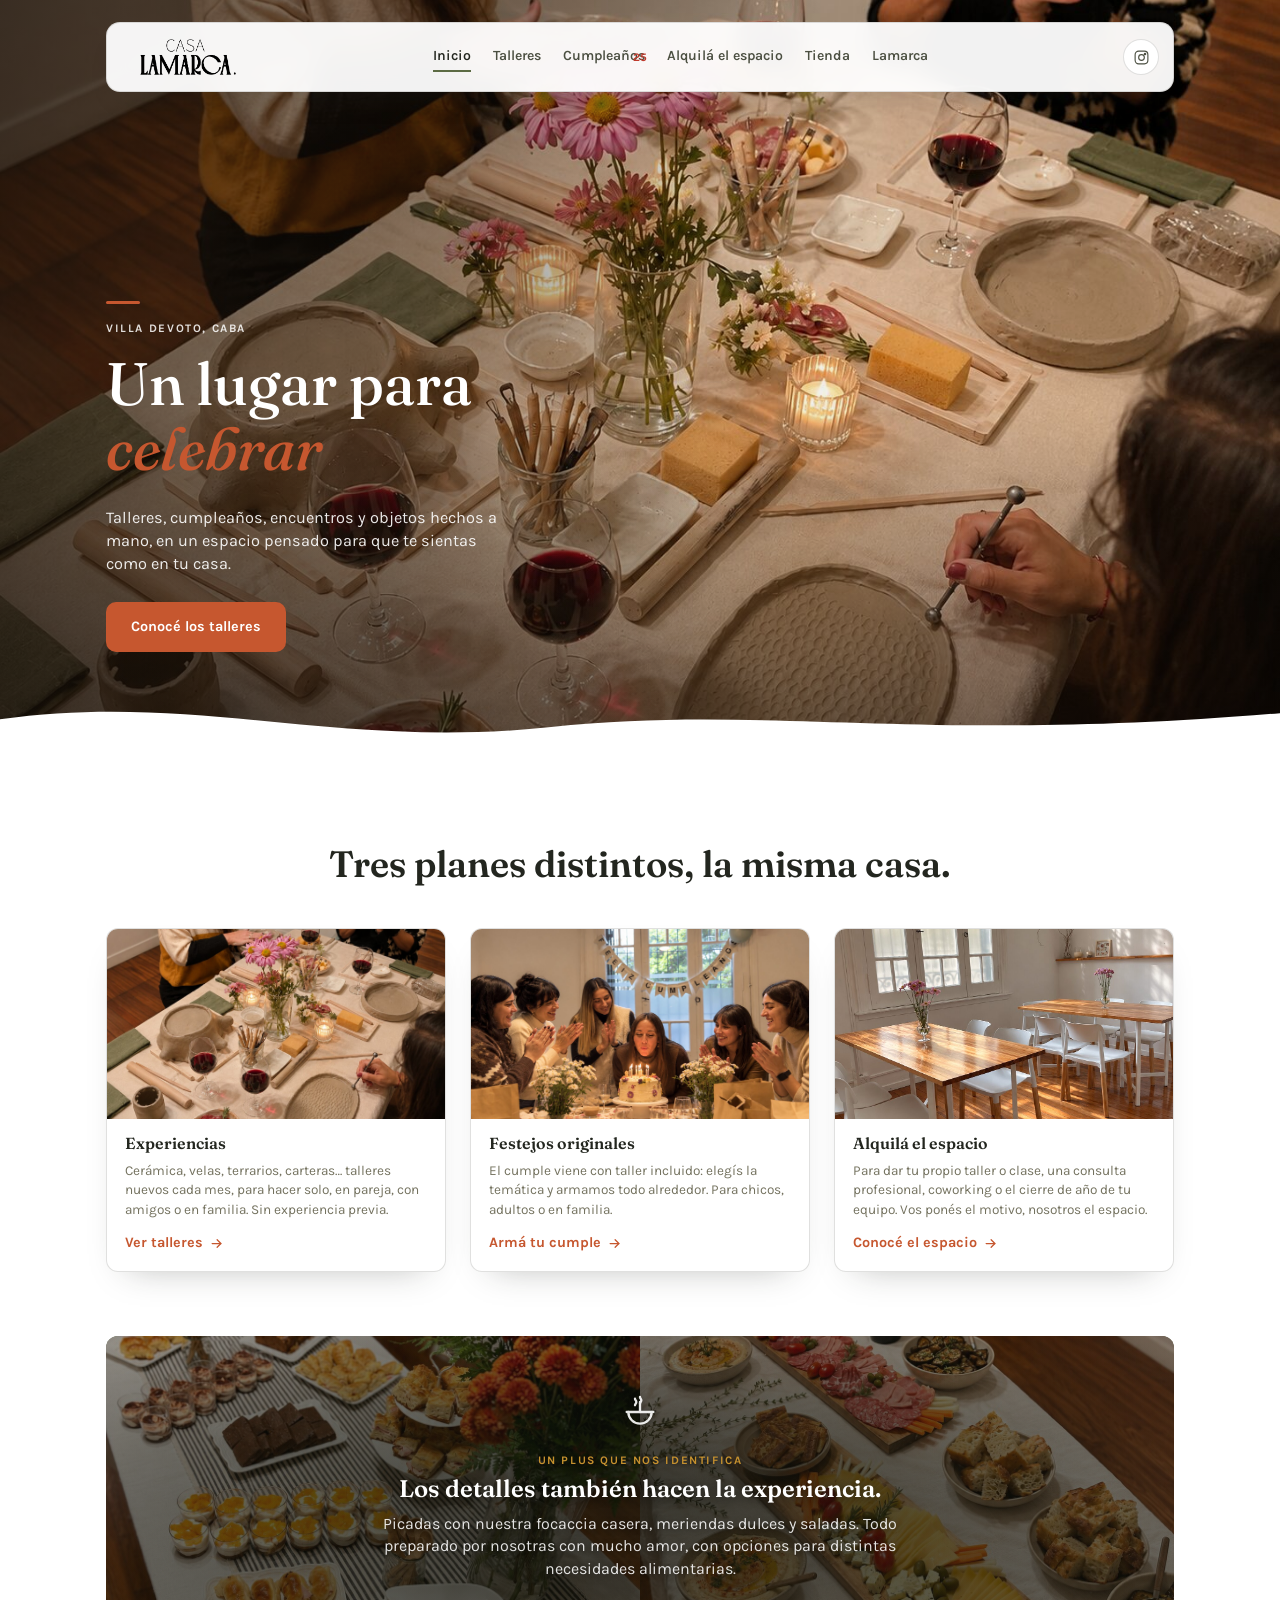
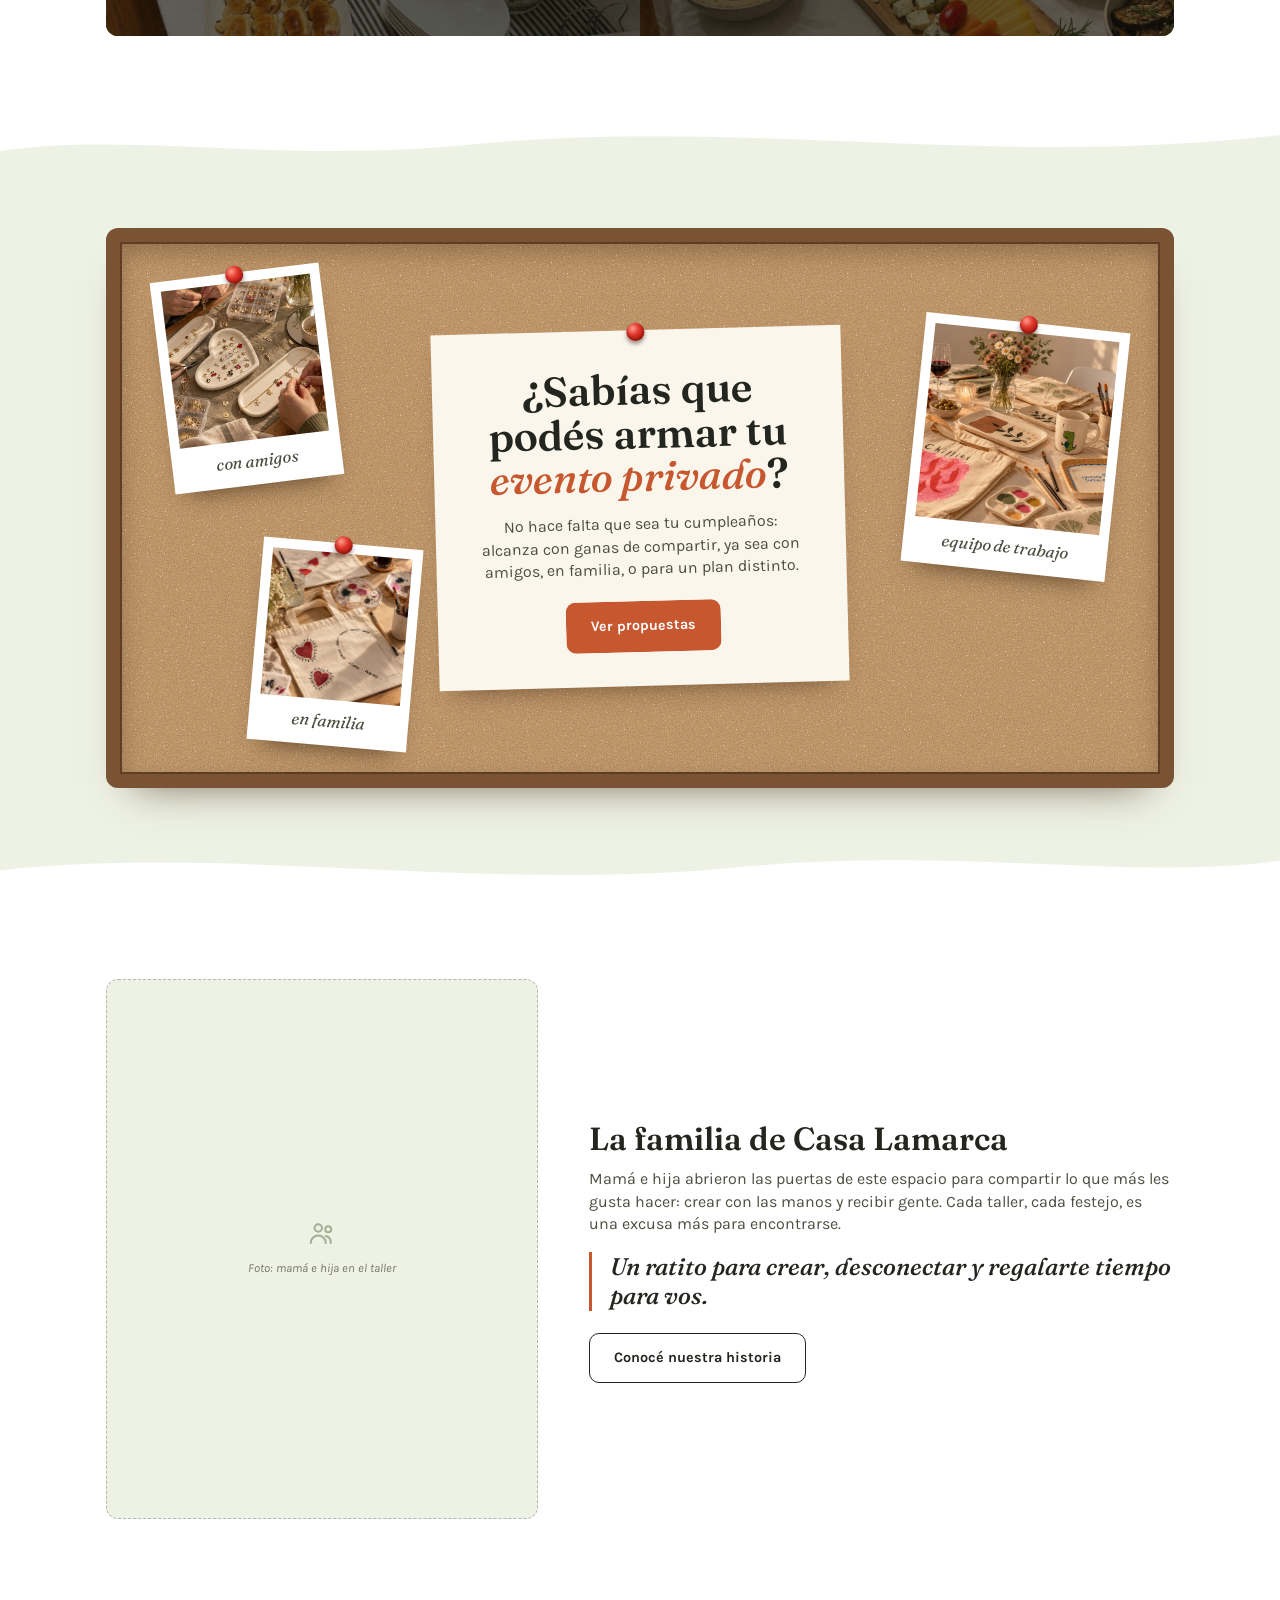
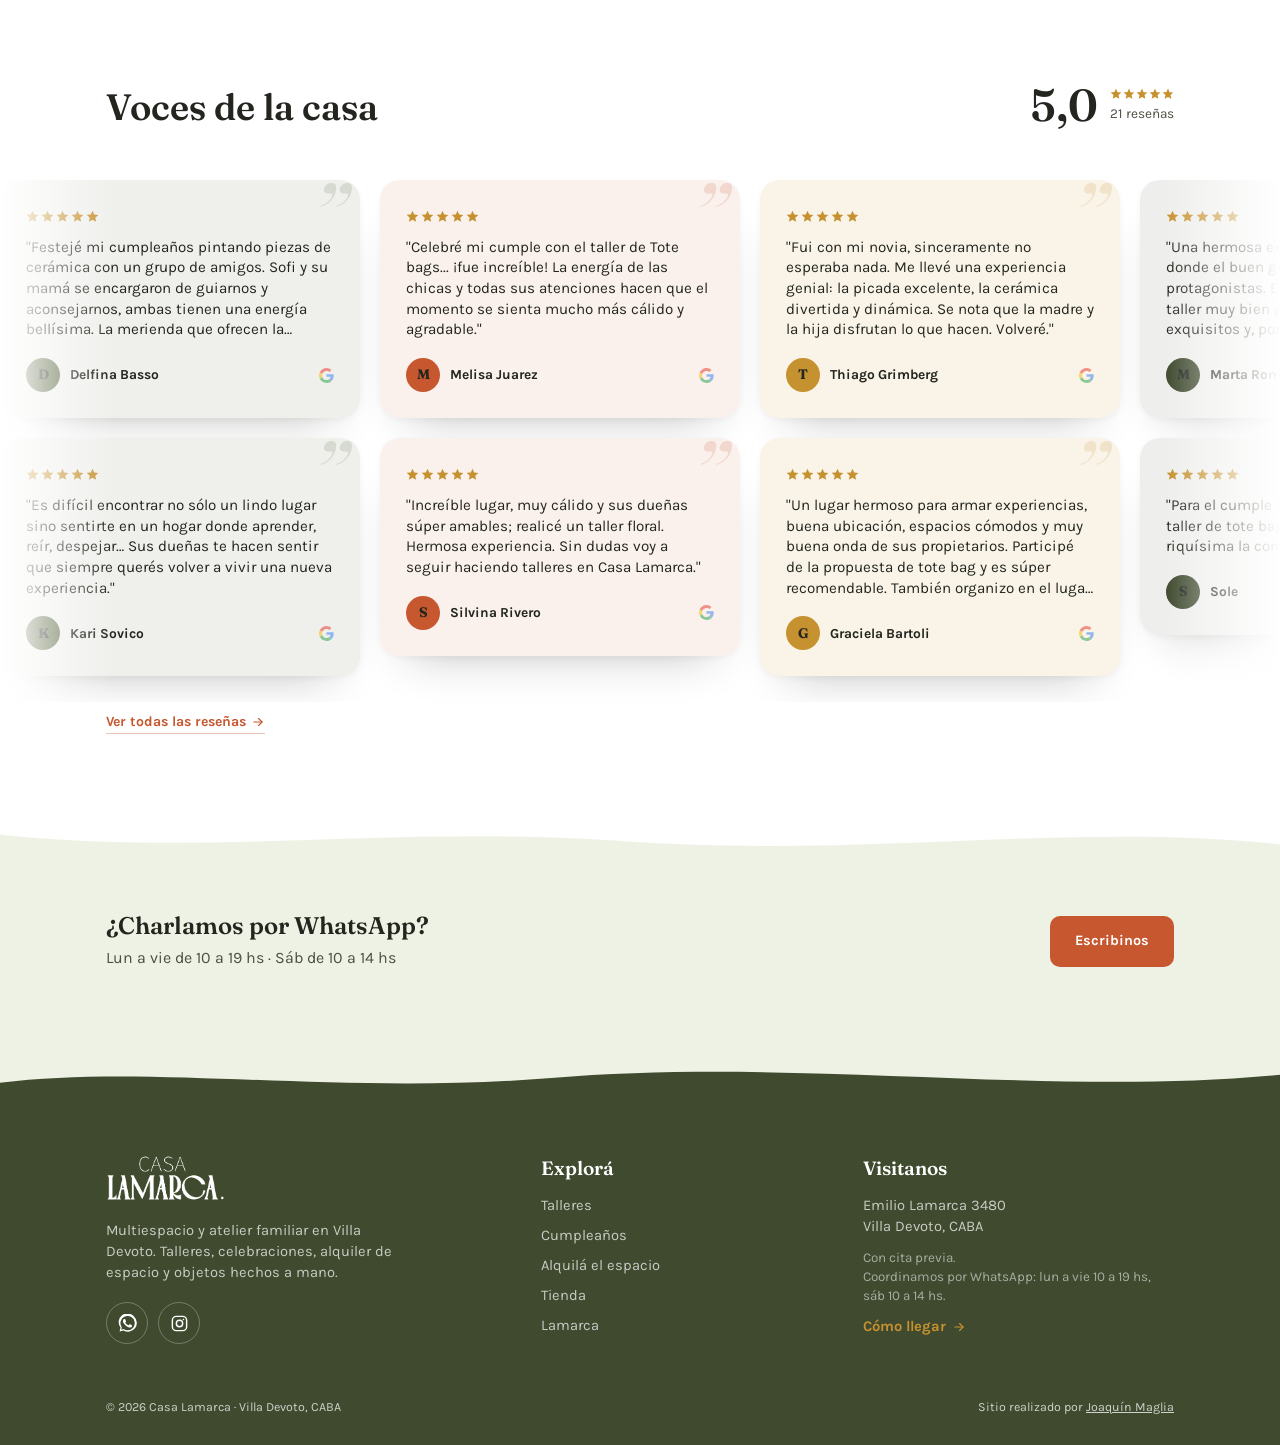
==== commit cdc1baeb: "VERSIÓN 25: carrusel de costado como mazo en celu (talleres y cumpleaños)" ====
--- a/index.html
+++ b/index.html
@@ -14,7 +14,7 @@
 
 <header class="site nav-float">
   <div class="wrap nav">
-    <a href="index.html" class="wordmark"><img src="assets/logo.png" alt="Casa Lamarca" width="230" height="89"></a><span id="versionPrueba" style="position:absolute; left:50%; top:50%; transform:translate(-50%,-50%); font-size:.72rem; font-weight:700; color:#C0392B; pointer-events:none;">24</span>
+    <a href="index.html" class="wordmark"><img src="assets/logo.png" alt="Casa Lamarca" width="230" height="89"></a><span id="versionPrueba" style="position:absolute; left:50%; top:50%; transform:translate(-50%,-50%); font-size:.72rem; font-weight:700; color:#C0392B; pointer-events:none;">25</span>
     <nav class="nav-links" id="navLinks">
       <a href="index.html" class="active">Inicio</a>
       <a href="talleres.html">Talleres</a>
--- a/styles.css
+++ b/styles.css
@@ -1902,13 +1902,7 @@
   .taller-celu #tallerComidaFoto{ margin-top: 12px !important; }
 }
 
-/* COMPARACIÓN TEMPORAL del mazo en el celu (ver mazo.js): botones A/B/C
-   arriba del mazo y la transición de la versión C. Se saca al decidir. */
-.mazo-comparar{ display:flex; flex-wrap:wrap; align-items:center; gap:6px; margin: 0 0 14px; font-size:.78rem; }
-.mazo-comparar span{ color: var(--ink-soft); margin-right:2px; }
-.mazo-comparar a{ padding:6px 10px; border-radius:999px; border:1px solid var(--line); color: var(--ink); text-decoration:none; background:#fff; }
-.mazo-comparar a.is-actual{ background: var(--ink); color:#fff; border-color: var(--ink); }
-/* versión C: carrusel de costado nativo (solo celu) */
+/* Mazo en el celu: carrusel de costado nativo (ver mazo.js) */
 @media (max-width: 620px){
   .mazo--pasos .mazo-track{ height:auto !important; }
   .mazo--pasos .mazo-sticky{ position:relative; top:auto; height:auto !important; padding: 26px 0 30px; }
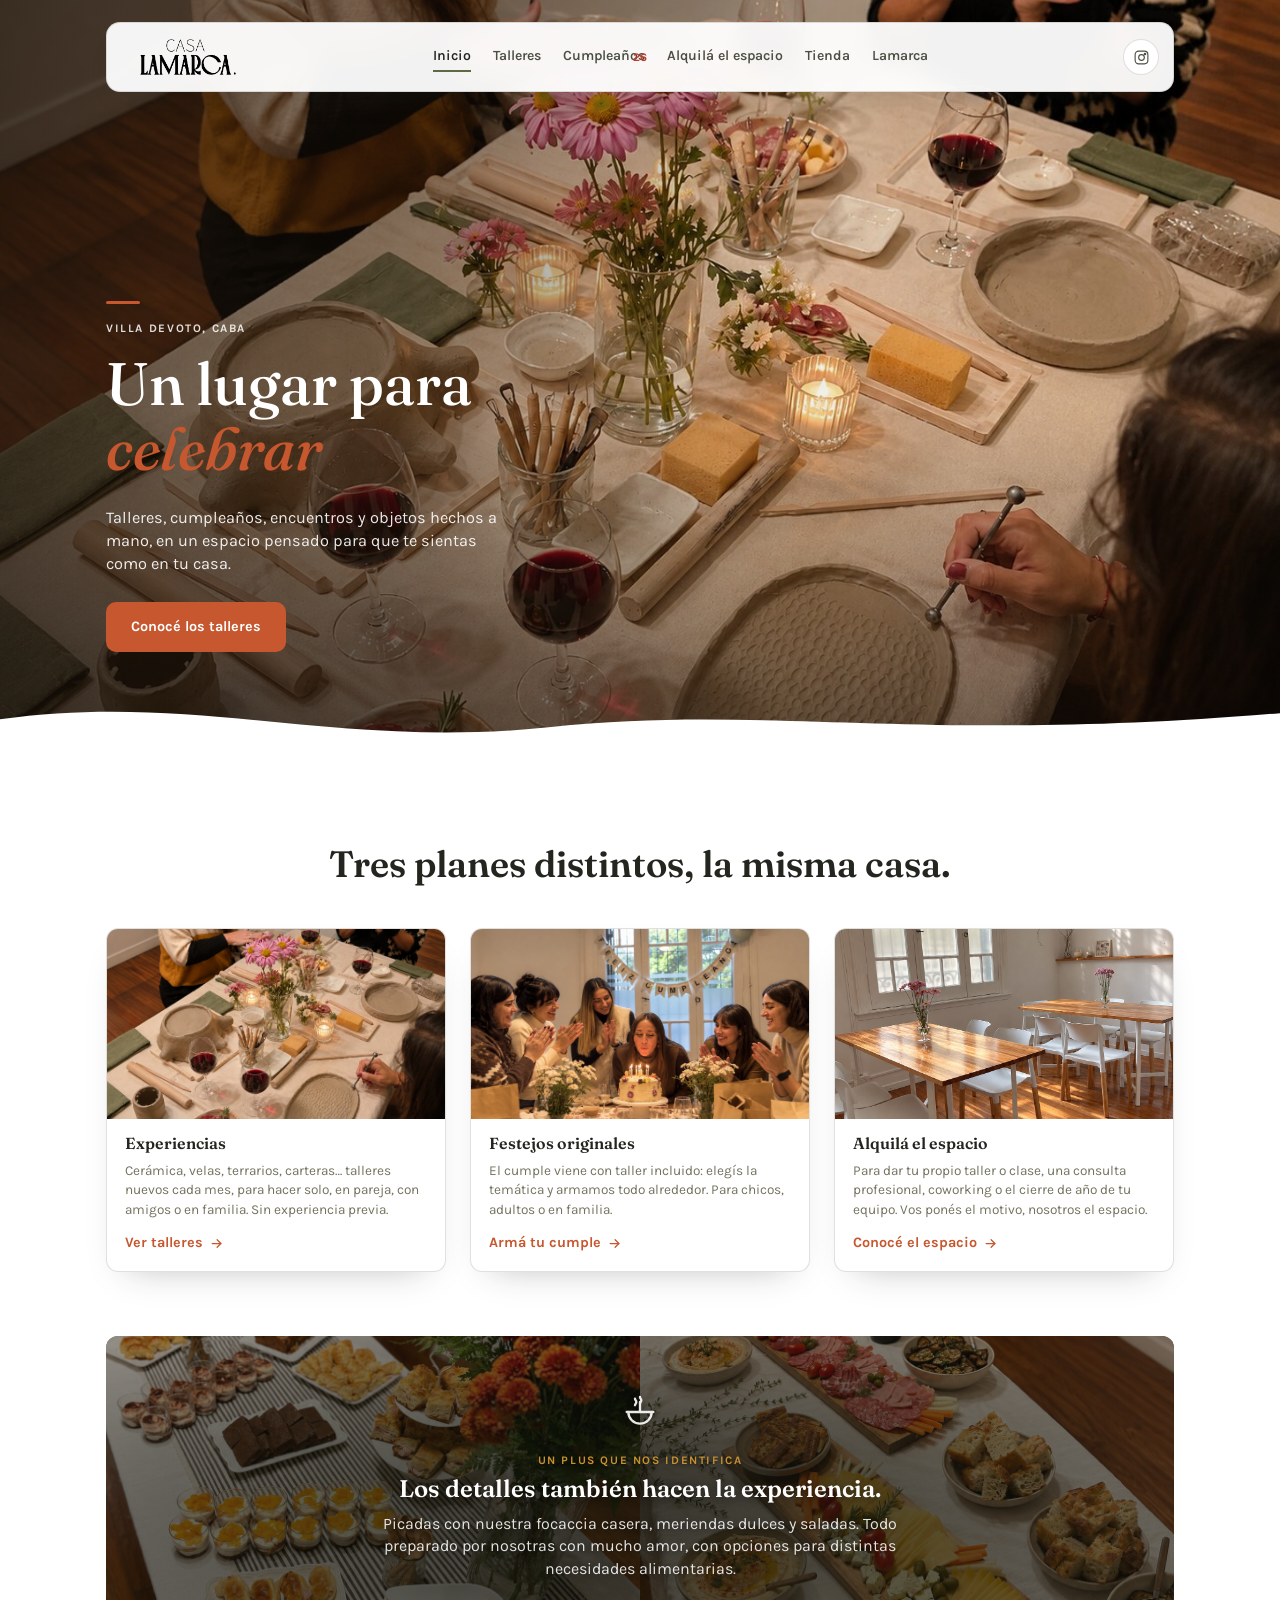
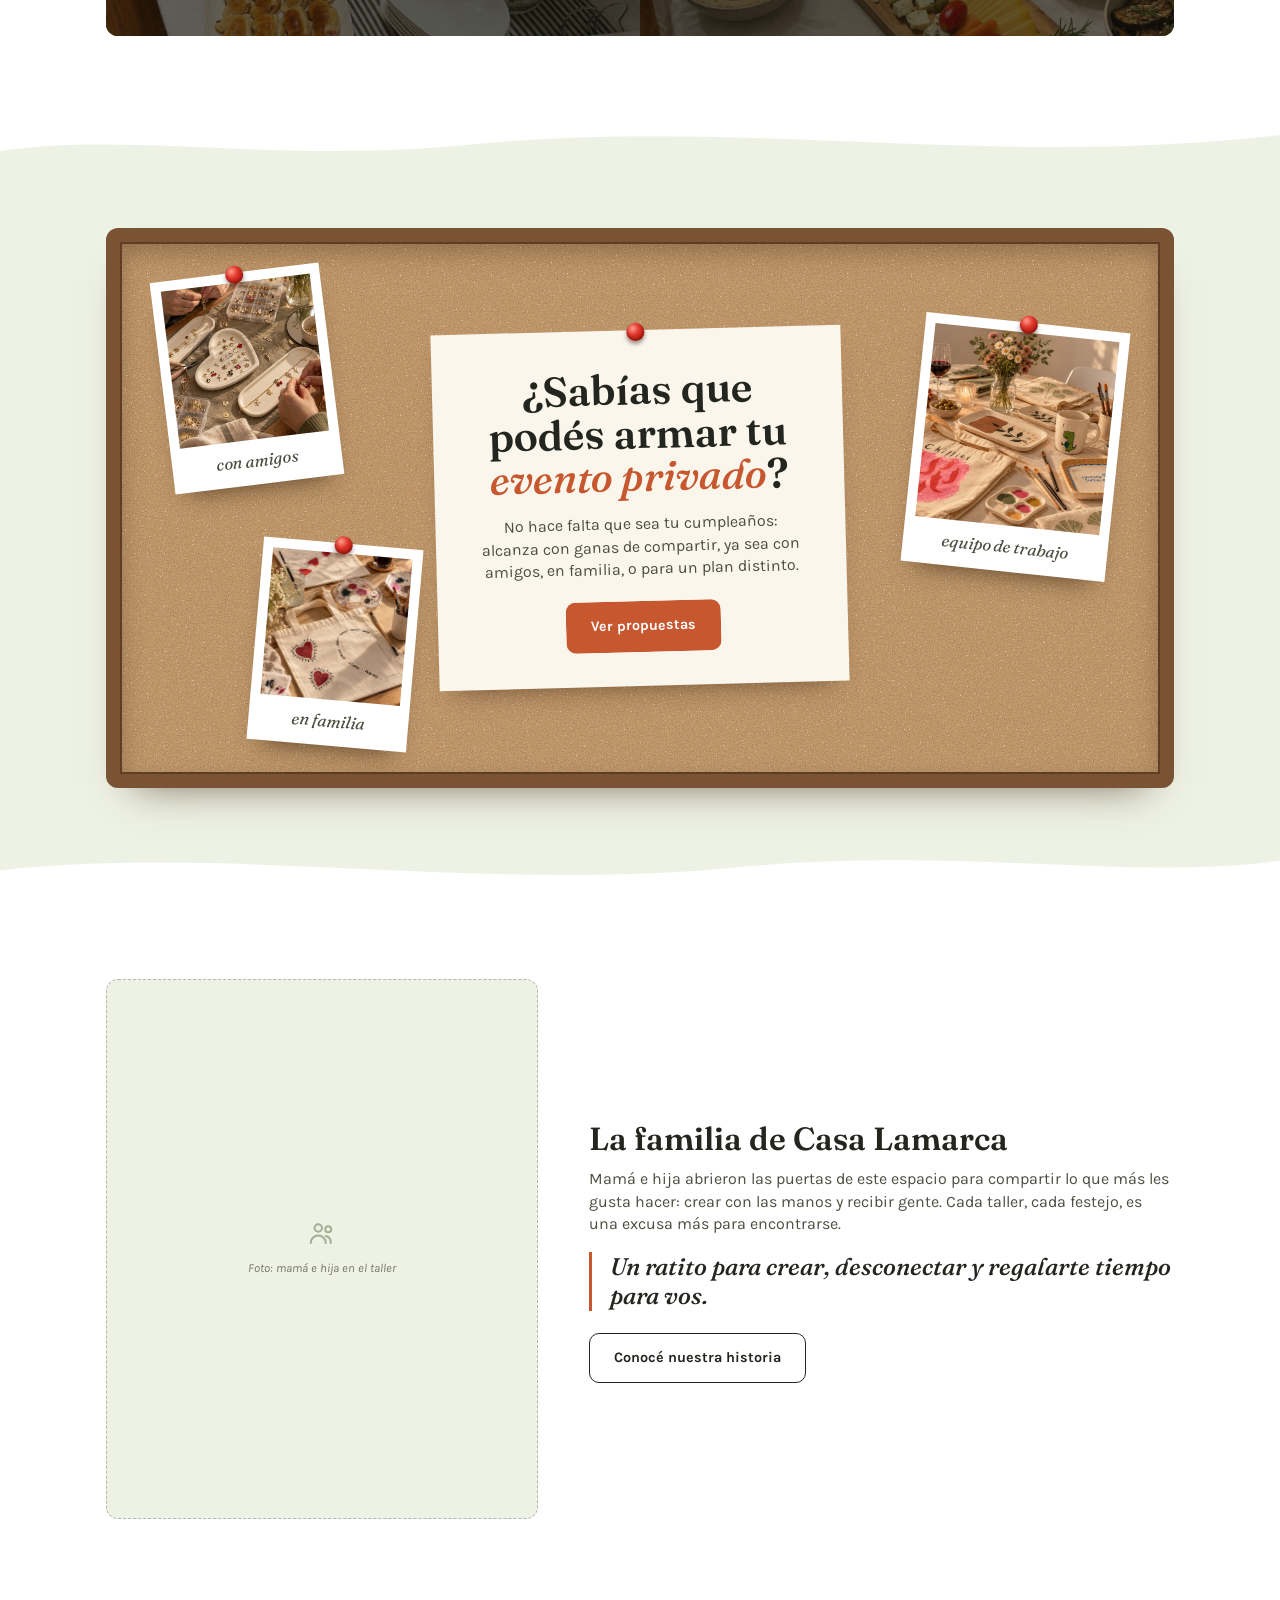
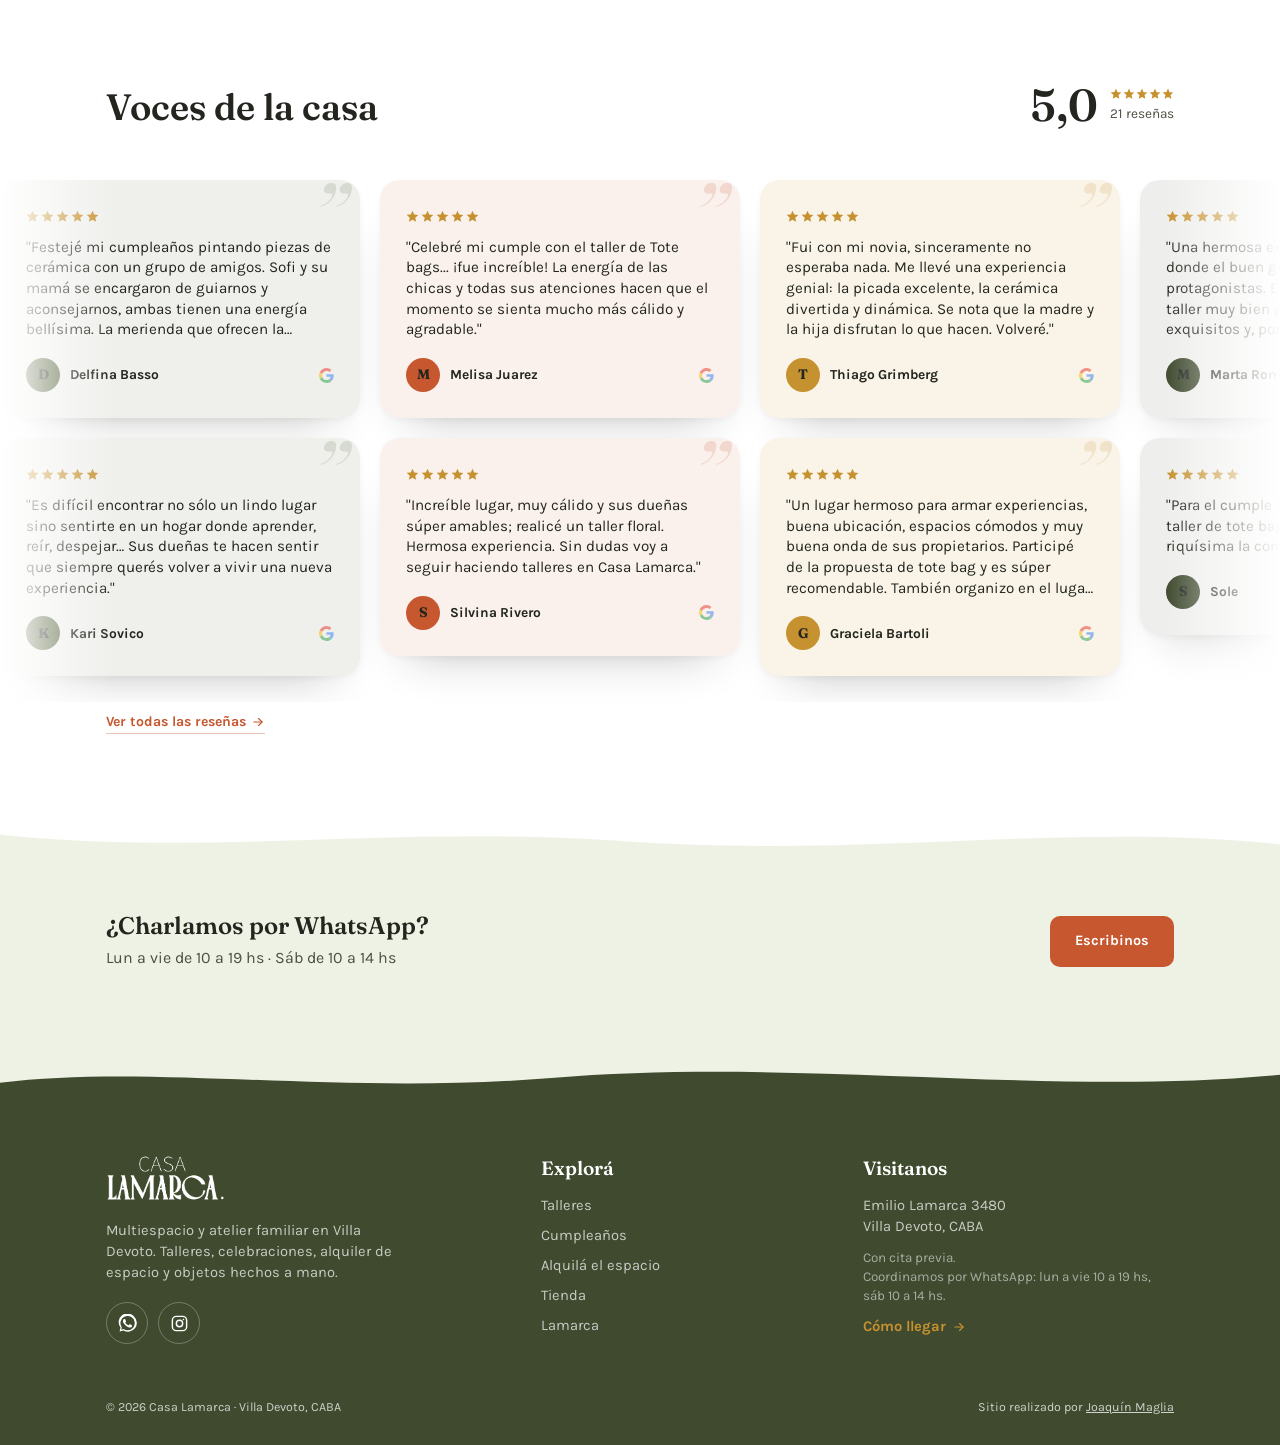
==== commit 915ffa47: "VERSIÓN 26: foto de Arte y Jardinería" ====
--- a/index.html
+++ b/index.html
@@ -14,7 +14,7 @@
 
 <header class="site nav-float">
   <div class="wrap nav">
-    <a href="index.html" class="wordmark"><img src="assets/logo.png" alt="Casa Lamarca" width="230" height="89"></a><span id="versionPrueba" style="position:absolute; left:50%; top:50%; transform:translate(-50%,-50%); font-size:.72rem; font-weight:700; color:#C0392B; pointer-events:none;">25</span>
+    <a href="index.html" class="wordmark"><img src="assets/logo.png" alt="Casa Lamarca" width="230" height="89"></a><span id="versionPrueba" style="position:absolute; left:50%; top:50%; transform:translate(-50%,-50%); font-size:.72rem; font-weight:700; color:#C0392B; pointer-events:none;">26</span>
     <nav class="nav-links" id="navLinks">
       <a href="index.html" class="active">Inicio</a>
       <a href="talleres.html">Talleres</a>
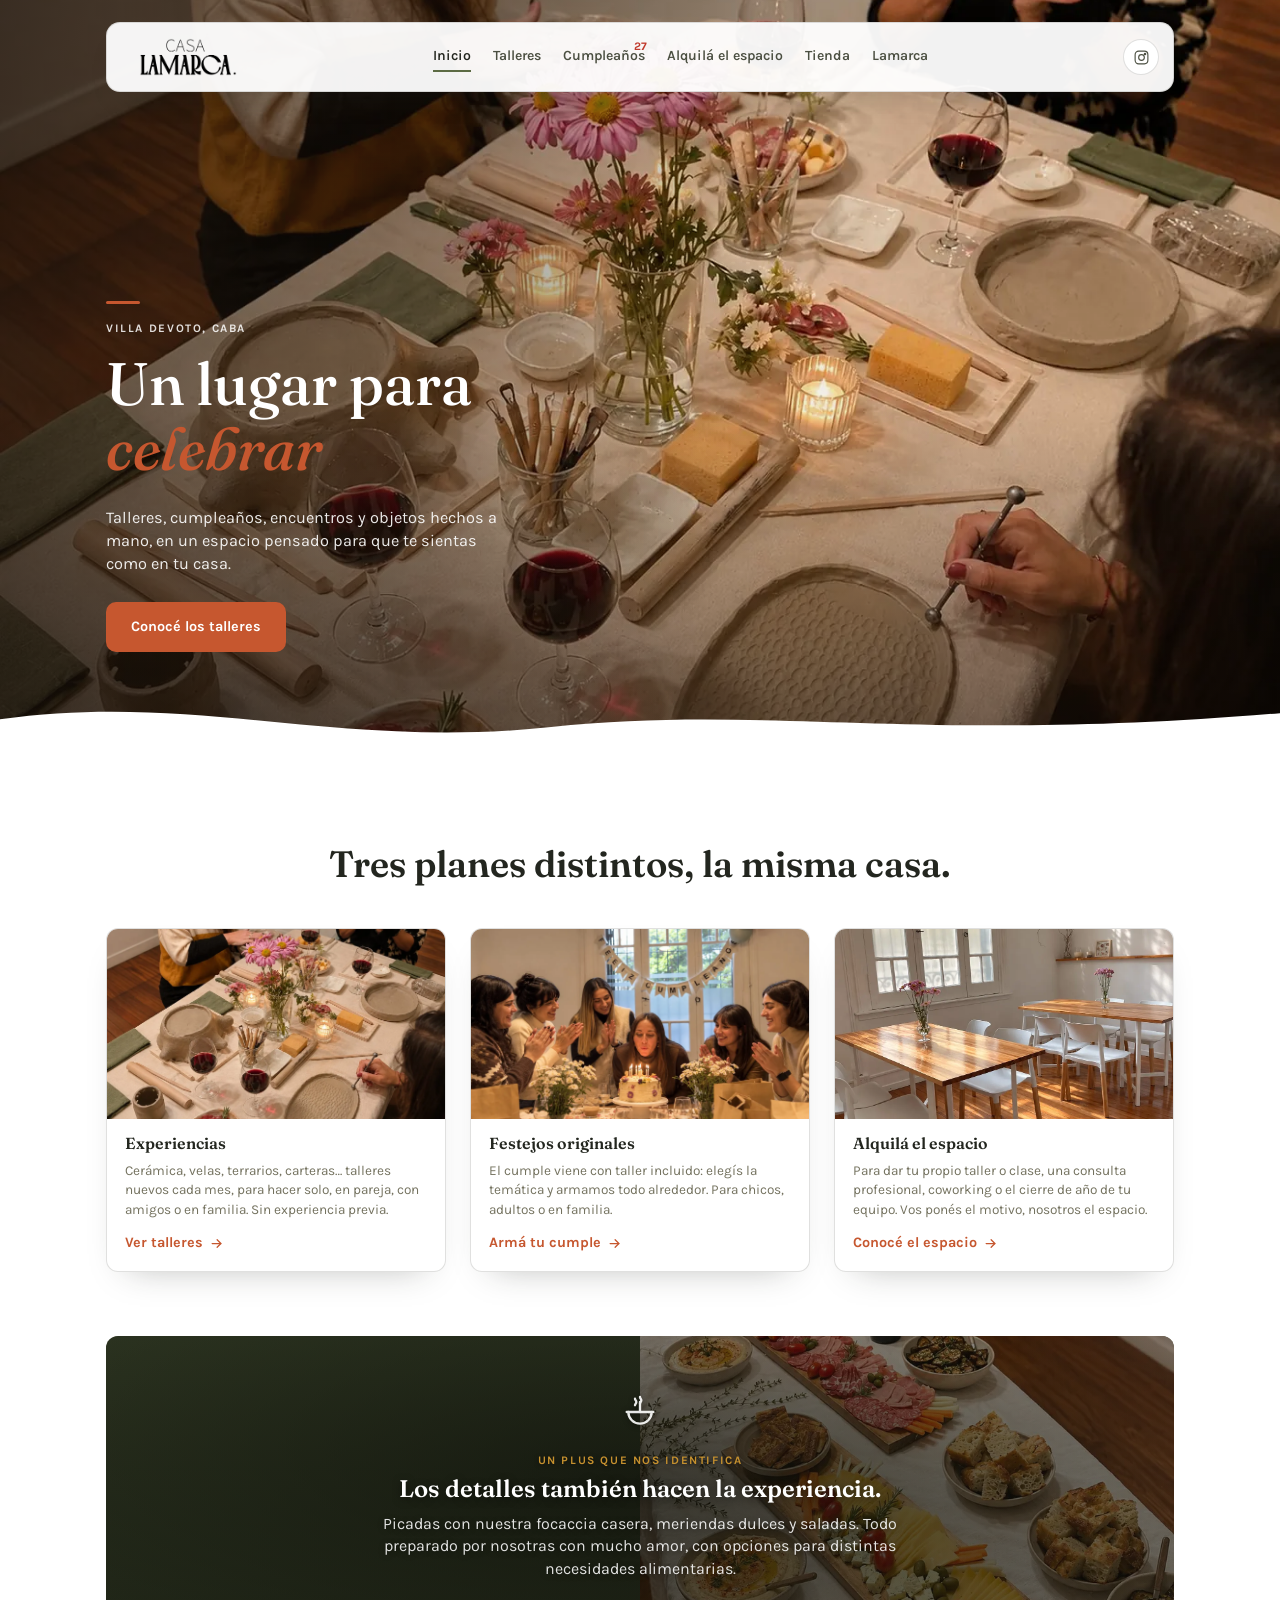
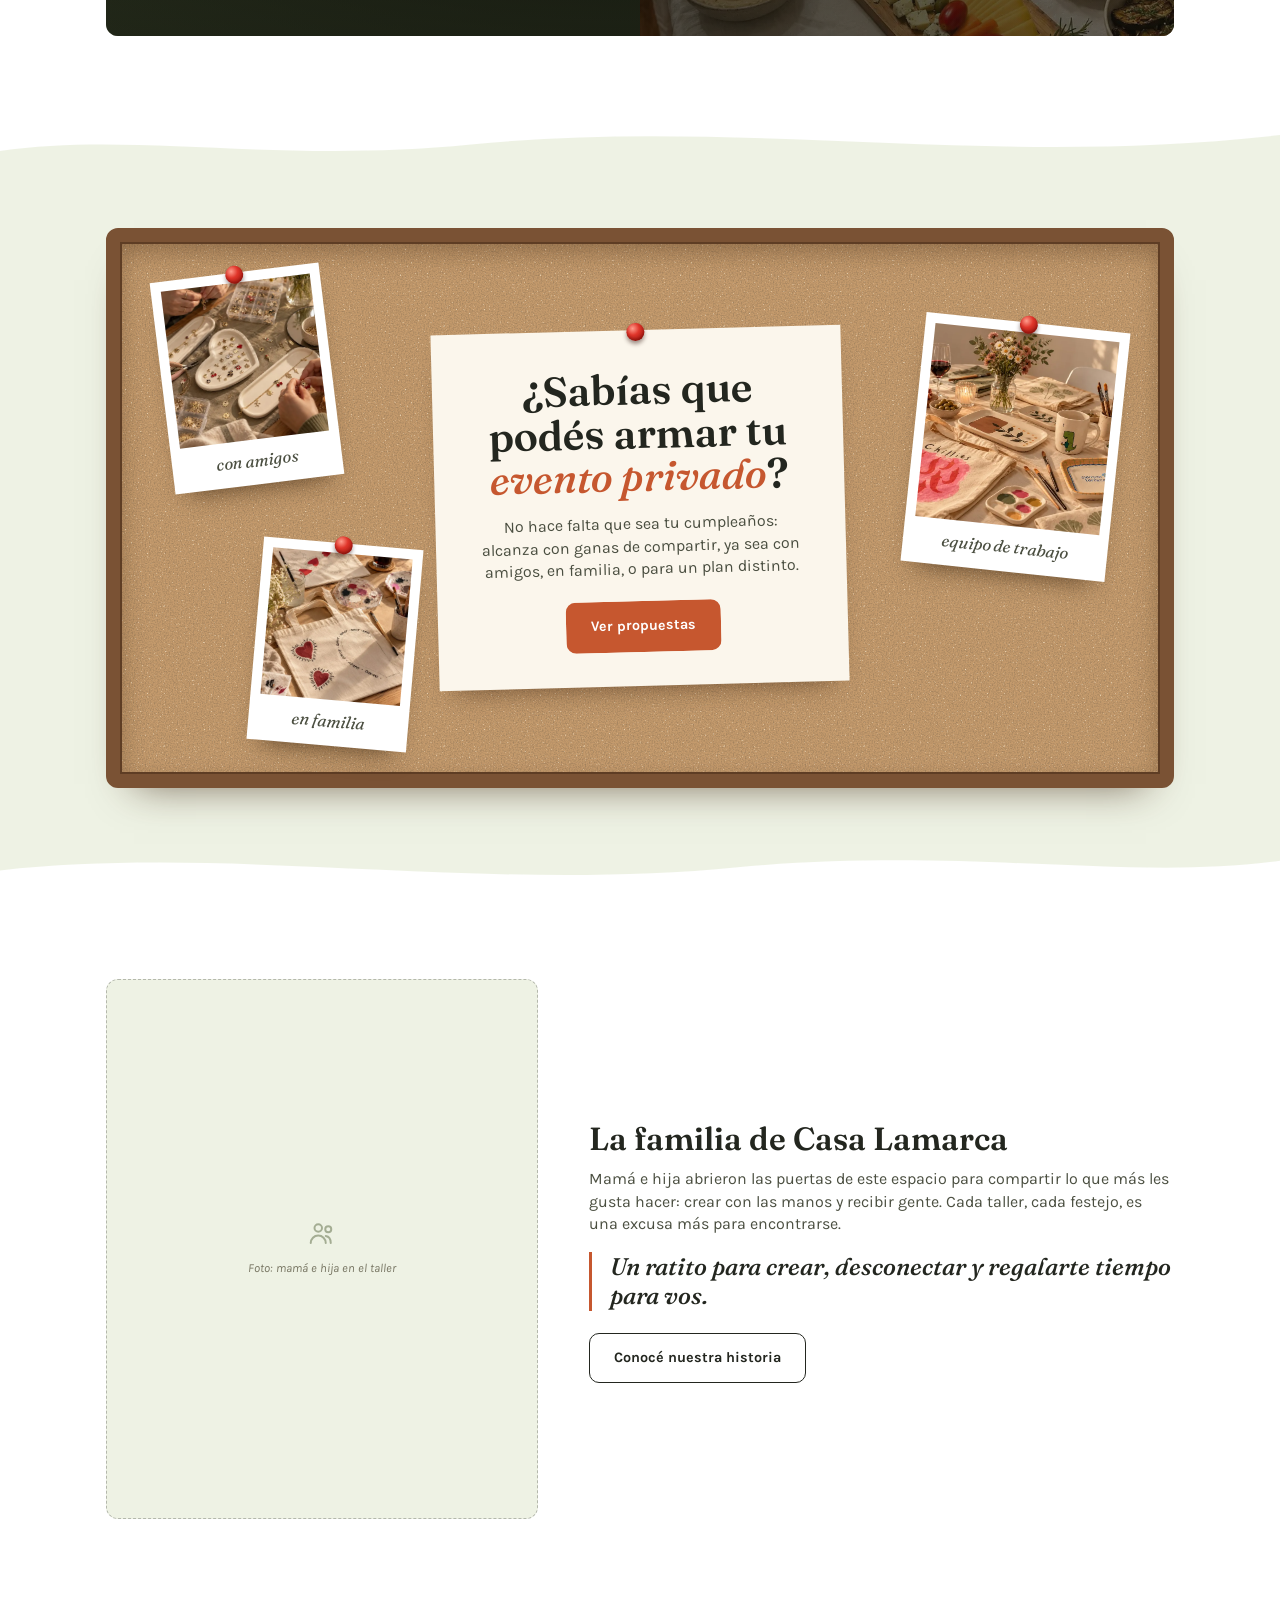
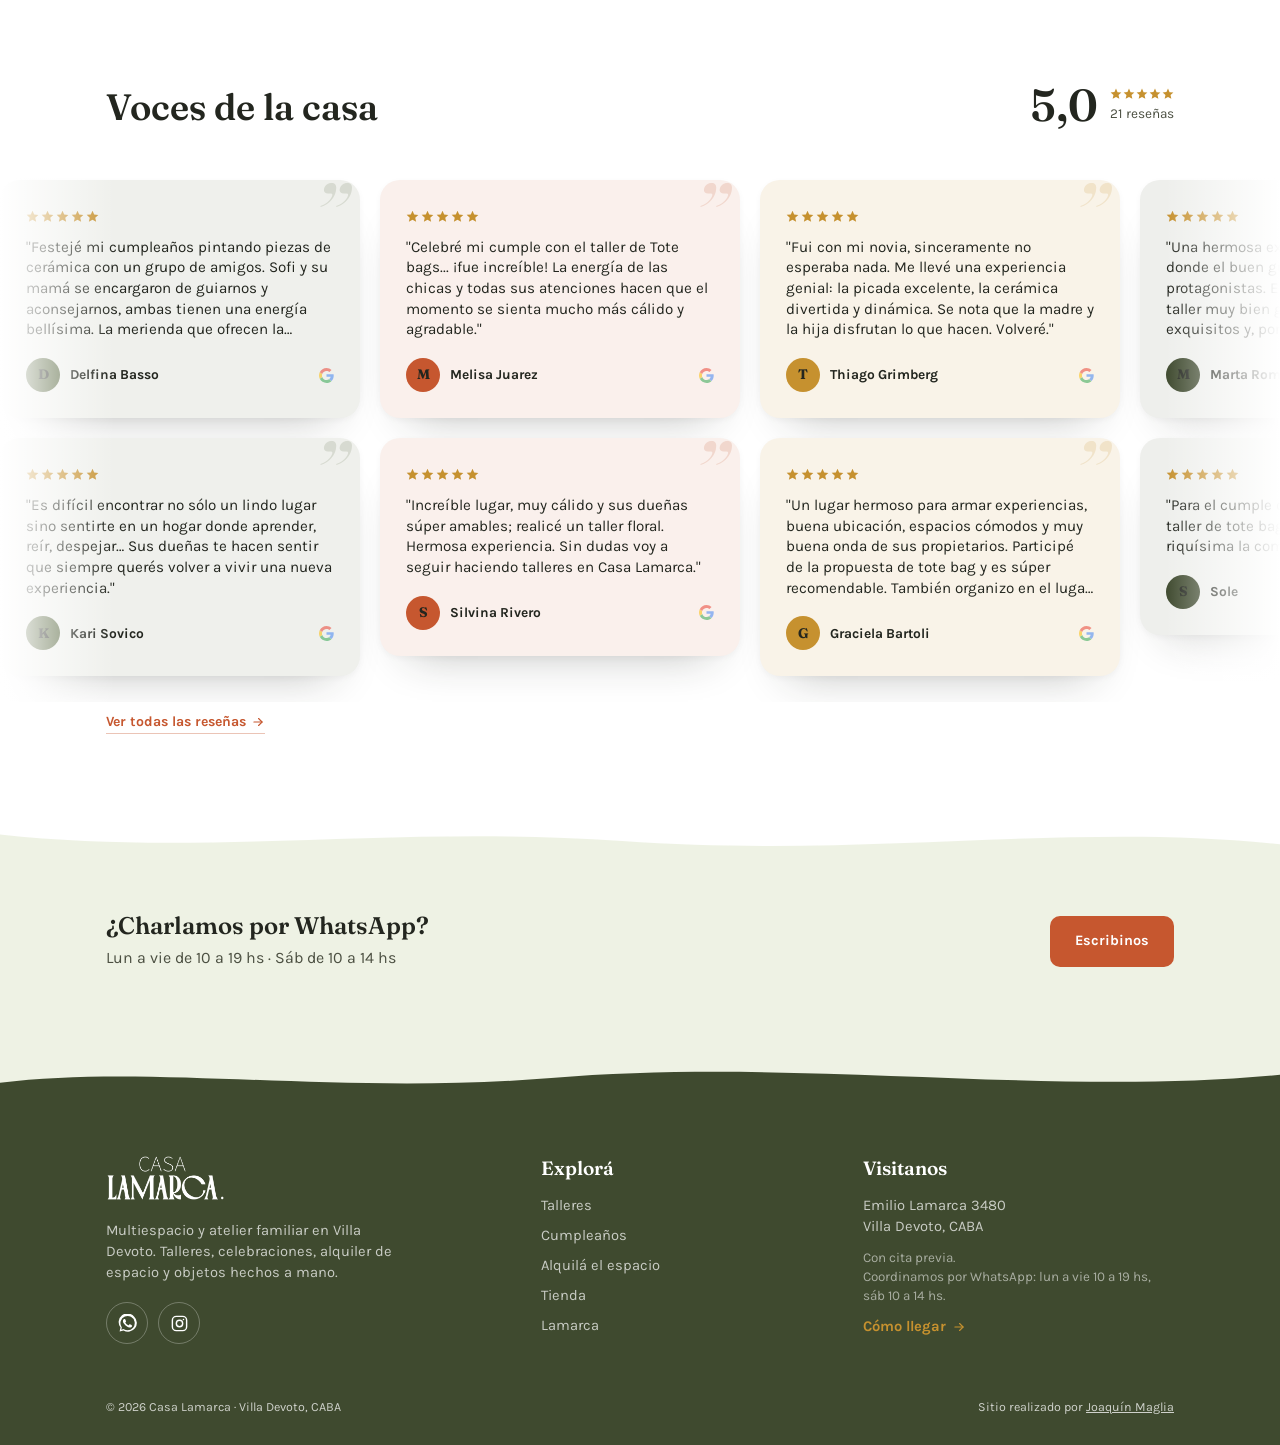
==== commit 9ce03c3d: "VERSIÓN 27: fix form de cumpleaños, sin zoom en iPhone, fotos en WebP y carga diferida" ====
--- a/index.html
+++ b/index.html
@@ -8,13 +8,13 @@
 <link rel="preconnect" href="https://fonts.googleapis.com">
 <link rel="preconnect" href="https://fonts.gstatic.com" crossorigin>
 <link href="https://fonts.googleapis.com/css2?family=Fraunces:ital,opsz,wght@0,9..144,400;0,9..144,600;1,9..144,500&family=Karla:ital,wght@0,400;0,500;0,600;0,700;1,400&display=swap" rel="stylesheet">
-<link rel="stylesheet" href="styles.css?v=20261116c">
+<link rel="stylesheet" href="styles.css?v=20261126c">
 </head>
 <body>
 
 <header class="site nav-float">
   <div class="wrap nav">
-    <a href="index.html" class="wordmark"><img src="assets/logo.png" alt="Casa Lamarca" width="230" height="89"></a><span id="versionPrueba" style="position:absolute; left:50%; top:50%; transform:translate(-50%,-50%); font-size:.72rem; font-weight:700; color:#C0392B; pointer-events:none;">26</span>
+    <a href="index.html" class="wordmark"><img src="assets/logo.png" alt="Casa Lamarca" width="230" height="89"></a><span id="versionPrueba" style="position:absolute; left:50%; top:50%; transform:translate(-50%,-50%); font-size:.72rem; font-weight:700; color:#C0392B; pointer-events:none;">27</span>
     <nav class="nav-links" id="navLinks">
       <a href="index.html" class="active">Inicio</a>
       <a href="talleres.html">Talleres</a>
@@ -36,7 +36,7 @@
 
   <section class="hero-wave">
     <div class="hero-wave-media">
-      <img src="img/hero-home.jpg" alt="Manos trabajando cerámica en un taller de Casa Lamarca">
+      <img src="img/hero-home.webp" alt="Manos trabajando cerámica en un taller de Casa Lamarca" width="1400" height="1050" fetchpriority="high">
     </div>
     <div class="hero-wave-overlay"></div>
 
@@ -66,7 +66,7 @@
       <div class="grid grid-3 tres-planes">
         <a class="product reveal" style="--i:0; text-decoration:none; color:inherit;" href="talleres.html">
           <figure class="ph ph--16-9 ph--photo">
-            <img src="img/tres-experiencia.jpg" alt="Taller en marcha en Casa Lamarca">
+            <img src="img/tres-experiencia.webp" alt="Taller en marcha en Casa Lamarca" width="1400" height="1050">
           </figure>
           <div class="product-body">
             <h3>Experiencias</h3>
@@ -77,7 +77,7 @@
         </a>
         <a class="product reveal" style="--i:1; text-decoration:none; color:inherit;" href="cumpleanos.html">
           <figure class="ph ph--16-9 ph--photo">
-            <img src="img/tres-festejos.jpg" alt="Mesa de cumpleaños temático en Casa Lamarca">
+            <img src="img/tres-festejos.webp" alt="Mesa de cumpleaños temático en Casa Lamarca" width="1400" height="933" loading="lazy" decoding="async">
           </figure>
           <div class="product-body">
             <h3>Festejos originales</h3>
@@ -88,7 +88,7 @@
         </a>
         <a class="product reveal" style="--i:2; text-decoration:none; color:inherit;" href="espacio.html">
           <figure class="ph ph--16-9 ph--photo">
-            <img src="img/primer-espacio.jpg" alt="El espacio de Casa Lamarca listo para alquilar">
+            <img src="img/primer-espacio.webp" alt="El espacio de Casa Lamarca listo para alquilar" width="1050" height="1400" loading="lazy" decoding="async">
           </figure>
           <div class="product-body">
             <h3>Alquilá el espacio</h3>
@@ -101,8 +101,8 @@
 
       <div class="food-band reveal" style="margin-top:64px;">
         <div class="food-band-media">
-          <div class="food-band-half"><img src="img/comida-merienda.jpg" alt="Merienda dulce y salada de un taller en Casa Lamarca"></div>
-          <div class="food-band-half"><img src="img/comida-picada.jpg" alt="Picada con focaccia casera de Casa Lamarca"></div>
+          <div class="food-band-half"><img src="img/comida-merienda.webp" alt="Merienda dulce y salada de un taller en Casa Lamarca" width="750" height="1000" loading="lazy" decoding="async"></div>
+          <div class="food-band-half"><img src="img/comida-picada.webp" alt="Picada con focaccia casera de Casa Lamarca" width="750" height="1000" loading="lazy" decoding="async"></div>
         </div>
         <div class="food-band-overlay"></div>
         <div class="food-band-content">
@@ -129,17 +129,17 @@
       <div class="reveal corcho">
         <figure class="polaroid polaroid--1" style="--i:1; --r:-7deg;">
           <span class="pin" aria-hidden="true"></span>
-          <img src="img/mazo-charms.jpg" alt="Amigas armando collares en el taller de charms" loading="lazy">
+          <img src="img/mazo-charms.webp" alt="Amigas armando collares en el taller de charms" loading="lazy" width="720" height="900">
           <figcaption>con amigos</figcaption>
         </figure>
         <figure class="polaroid polaroid--2" style="--i:2; --r:5deg;">
           <span class="pin" aria-hidden="true"></span>
-          <img src="img/mazo-totebags.jpg" alt="Tote bags pintadas a mano" loading="lazy">
+          <img src="img/mazo-totebags.webp" alt="Tote bags pintadas a mano" loading="lazy" width="720" height="900">
           <figcaption>en familia</figcaption>
         </figure>
         <figure class="polaroid polaroid--3" style="--i:3; --r:6deg;">
           <span class="pin" aria-hidden="true"></span>
-          <img src="img/mazo-arte.jpg" alt="Mesa con vino, picada y piezas para pintar" loading="lazy">
+          <img src="img/mazo-arte.webp" alt="Mesa con vino, picada y piezas para pintar" loading="lazy" width="900" height="675">
           <figcaption>equipo de trabajo</figcaption>
         </figure>
         <div class="corcho-nota" style="--i:0; --r:-1.5deg;">
@@ -167,7 +167,7 @@
             <figcaption><span>Foto: mamá e hija en el taller</span></figcaption>
           </figure>
           <figure class="flip-cara flip-dorso ph ph--portrait ph--photo">
-            <img src="img/el-jefe.jpg" alt="El jefe de la casa, en pañales" loading="lazy" width="900" height="1200">
+            <img src="img/el-jefe.webp" alt="El jefe de la casa, en pañales" loading="lazy" width="675" height="900">
             <figcaption class="flip-etiqueta">Nuestro jefe en pañales</figcaption>
           </figure>
         </div>
@@ -389,6 +389,6 @@
   </div>
 </footer>
 
-<script src="script.js?v=20261124d"></script>
+<script src="script.js?v=20261126c"></script>
 </body>
 </html>
--- a/styles.css
+++ b/styles.css
@@ -41,7 +41,7 @@
   line-height: 1.42;
   -webkit-font-smoothing: antialiased;
 }
-img{ max-width:100%; display:block; }
+img{ max-width:100%; height:auto; display:block; } /* height:auto: que el alto de los atributos width/height no deforme la foto */
 a{ color: inherit; }
 h1,h2,h3{
   font-family: 'Fraunces', Georgia, 'Times New Roman', serif;
@@ -1466,7 +1466,7 @@
   position:relative; padding-block: clamp(100px, 11vw, 170px);
   background:
     linear-gradient(90deg, rgba(35,38,31,.62) 0%, rgba(35,38,31,.38) 55%, rgba(35,38,31,.28) 100%),
-    url('img/hero-contacto.jpg') center / cover no-repeat;
+    url('img/hero-contacto.webp') center / cover no-repeat;
 }
 .cf-grid{ display:grid; grid-template-columns: minmax(0, 560px) 1fr; gap: clamp(32px, 6vw, 96px); align-items:center; }
 .cmf-card{
@@ -1525,7 +1525,7 @@
 @media (max-width: 860px){
   section.consulta-fachada{ background:
     linear-gradient(180deg, rgba(35,38,31,.5), rgba(35,38,31,.3)),
-    url('img/hero-contacto.jpg') center / cover no-repeat; }
+    url('img/hero-contacto.webp') center / cover no-repeat; }
   .cf-grid{ grid-template-columns: 1fr; }
   .cf-mapa{ width: min(260px, 80%); }
 }
@@ -1554,7 +1554,7 @@
     background:
       url("data:image/svg+xml,%3Csvg xmlns='http://www.w3.org/2000/svg' viewBox='0 0 1440 80' preserveAspectRatio='none'%3E%3Cpath d='M0,80 L0,36 C280,64 560,10 840,36 C1080,58 1280,22 1440,40 L1440,80 Z' fill='%23FFFFFF'/%3E%3C/svg%3E") bottom / 100% 30px no-repeat,
       linear-gradient(180deg, rgba(35,38,31,0) 35%, rgba(35,38,31,.8) 100%),
-      url('img/hero-contacto.jpg') 30% 30% / cover no-repeat;
+      url('img/hero-contacto.webp') 30% 30% / cover no-repeat;
   }
   .cmf-card{ display:contents; }
   .cmf-card h2{ grid-area: titulo; color:#fff; font-size: 1.9rem; }
@@ -1931,3 +1931,21 @@
   box-shadow: 0 4px 10px -6px rgba(35,38,31,.3);
 }
 .mazo-nav button:disabled{ opacity:.35; }
+
+/* ============ AJUSTES DE LA AUDITORÍA (VERSIÓN 27) ============ */
+@media (max-width: 620px){
+  /* iPhone agranda la página al tocar un campo si la letra mide menos de
+     16px: así los formularios no hacen zoom solos */
+  input, select, textarea{ font-size: 16px !important; }
+  /* carrusel de talleres: sin la máscara del mazo de PC (difuminaba las
+     cards arriba y abajo y le hacía redibujar todo al deslizar) */
+  .mazo--pasos .mazo-viewport{ -webkit-mask-image:none; mask-image:none; }
+  /* efectos casi invisibles en el celu pero caros al deslizar: el grano del
+     panel y de las fotos, y el número grande "fundido" con la foto */
+  .mazo-sticky::before{ display:none; }
+  .mazo-media::after{ display:none; }
+  .mazo-ghost-num{ mix-blend-mode:normal; color: rgba(255,255,255,0.75); }
+}
+/* header flotante: el fondo ya es casi opaco, el desenfoque no se veía y
+   costaba en cada scroll */
+header.site.nav-float .wrap.nav{ -webkit-backdrop-filter:none; backdrop-filter:none; }
